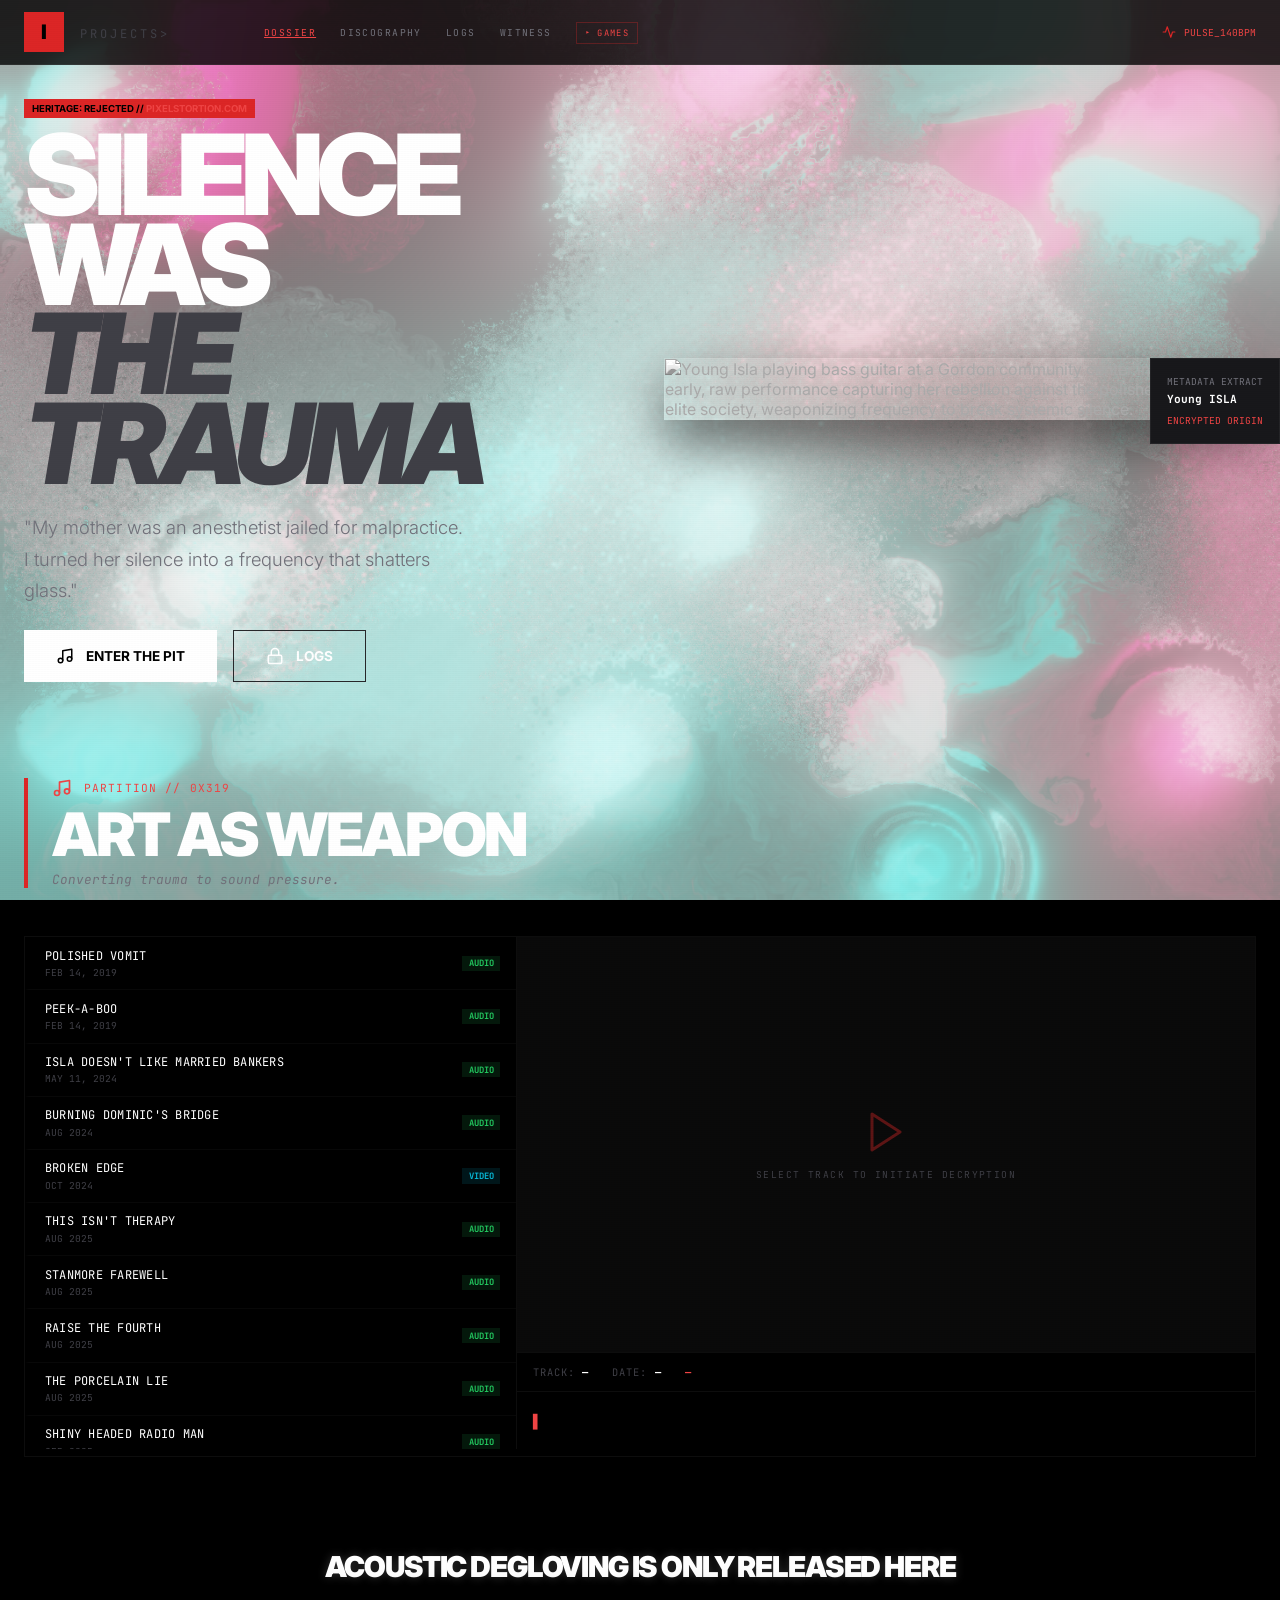
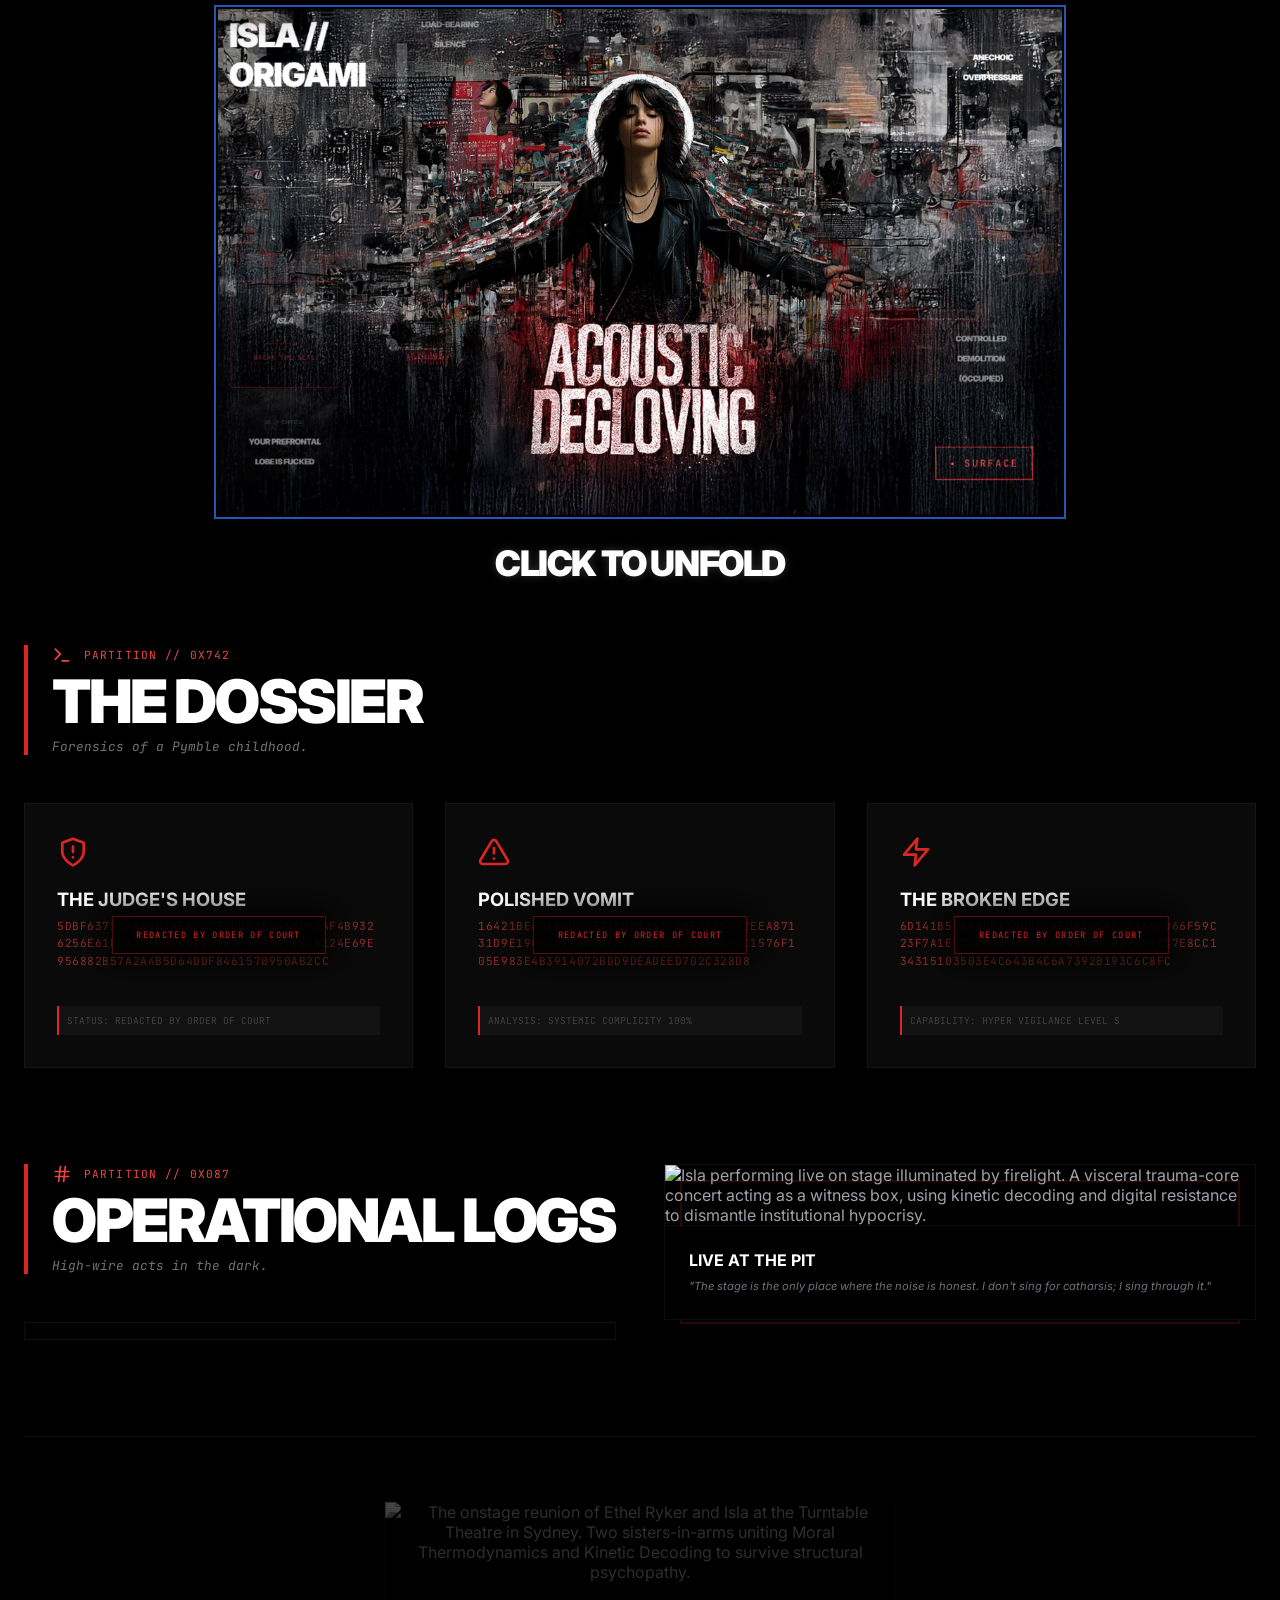
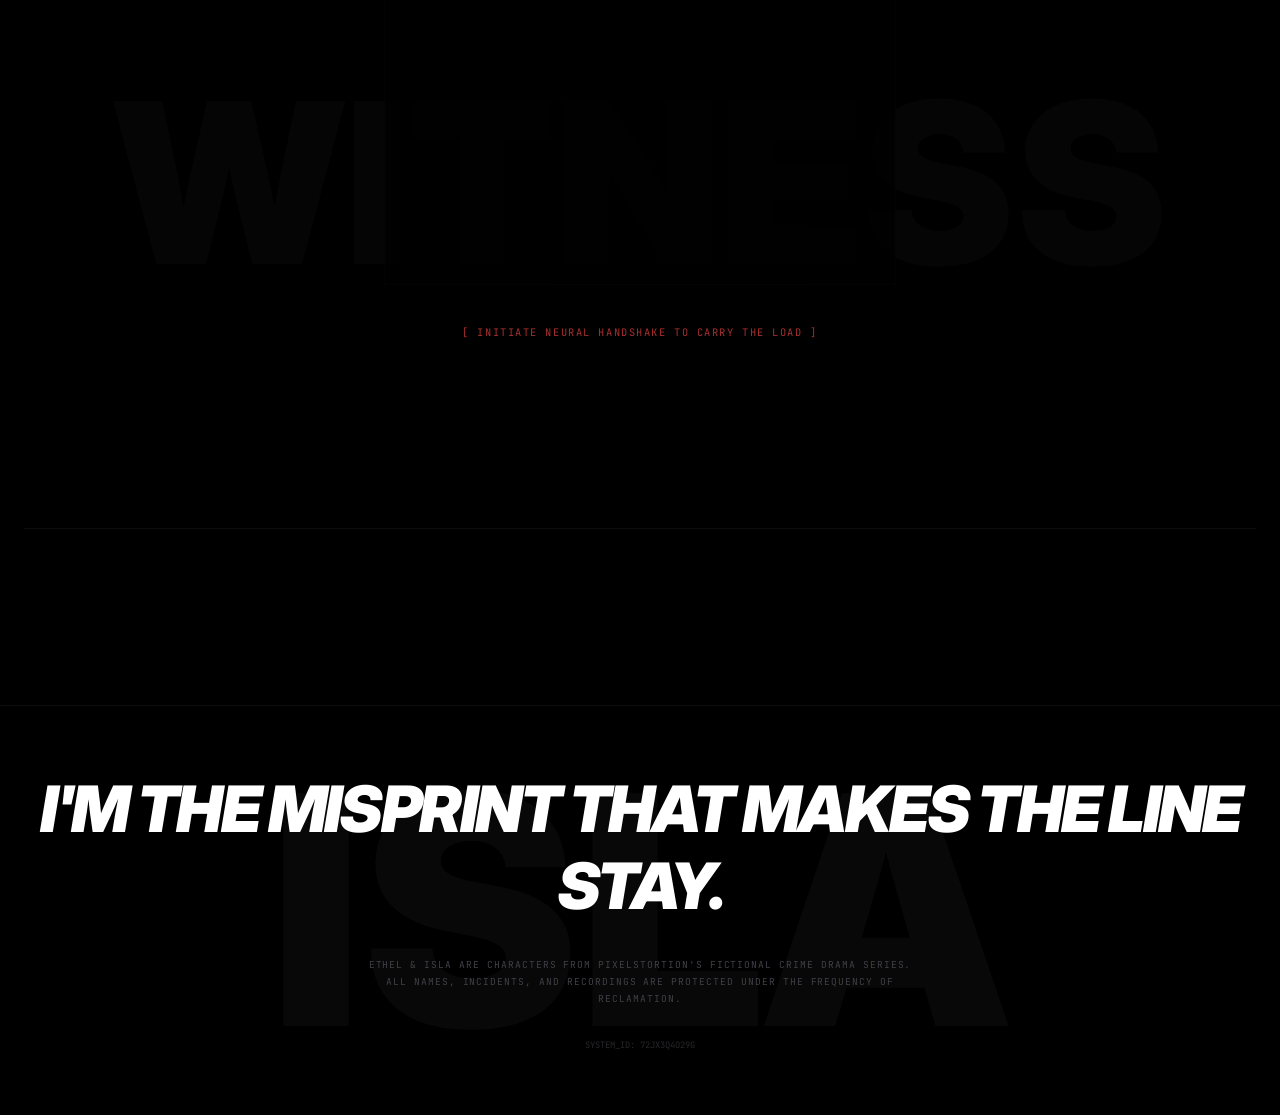
==== index.html @ 4ef732e5 "SEO: fix JSON-LD - merge duplicate isPartOf, dedupe relatedLink, ISO-8601 dates" ====
<!DOCTYPE html>
<html lang="en">

<head>
    <meta charset="UTF-8">
    <meta name="viewport" content="width=device-width, initial-scale=1.0">
    <title>Isla: female-fronted metal, dark folk, songs-as-testimony | Silence Is The Trauma</title>
    <meta name="description"
        content="Isla. Female-fronted metal with dark folk roots. A concept album from a fictional musician whose songs are the case file. For listeners of bands like Spiritbox, Jinjer, Poppy. Morally grey FMC. Songs about a controlling father, running away at 15, refusing the victim narrative.">
    <meta name="keywords"
        content="Isla, Isla Pixelstortion, female-fronted metal, female-fronted metalcore, dark folk, industrial metal, scream vocals, bands like Spiritbox, bands like Jinjer, bands like Poppy, songs as testimony, concept album, morally grey FMC, female rage, songs about a controlling father, songs about running away from home, anti-victim music, weaponised trauma art, Sydney metal, Australian metal, Silence Is The Trauma, Pixelstortion">

    <!-- Open Graph — Social Sharing -->
    <meta property="og:title" content="Isla | Female-fronted metal, dark folk, songs as testimony" />
    <meta property="og:description"
        content="Female-fronted metal with dark folk roots. Concept album from a fictional musician inside Silence Is The Trauma. For listeners of Spiritbox, Jinjer, Poppy." />
    <meta property="og:image" content="https://islaband.com/ISLABAND.jpg" />
    <meta property="og:image:width" content="1200" />
    <meta property="og:image:height" content="630" />
    <meta property="og:type" content="website" />
    <meta property="og:url" content="https://islaband.com/" />
    <meta property="og:site_name" content="ISLA" />

    <!-- Twitter Card -->
    <meta name="twitter:card" content="summary_large_image" />
    <meta name="twitter:title" content="Isla | Female-fronted metal, dark folk, songs as testimony" />
    <meta name="twitter:description"
        content="Female-fronted metal with dark folk roots. Concept album from a fictional musician inside Silence Is The Trauma. For listeners of Spiritbox, Jinjer, Poppy." />
    <meta name="twitter:image" content="https://islaband.com/ISLABAND.jpg" />

    <script type="application/ld+json">
    {
      "@context": "https://schema.org",
      "@type": "MusicGroup",
      "name": "ISLA",
      "url": "https://islaband.com/",
            "isPartOf": [
        {
          "@type": "CreativeWorkSeries",
          "name": "Silence Is The Trauma",
          "url": "https://silenceisthetrauma.com/"
        },
        {
          "@type": "WebSite",
          "name": "PIXELSTORTION",
          "url": "https://pixelstortion.com/"
        }
      ],
      "publisher": {
        "@type": "Organization",
        "name": "Pixelstortion",
        "url": "https://pixelstortion.com/",
        "logo": "https://pixelstortion.com/PIXELSTORTION.jpg"
      },
      "disambiguatingDescription": "Fictional character in Silence Is The Trauma, a transmedia art installation by Pixelstortion. No real person is depicted.",
      "description": "ISLA is a trauma-core musician, human cipher, and social engineer who utilizes weaponized frequency. She is the non-biological step-daughter of structural psychopath Dominic Ryker, and biological daughter of an abusive High Court Judge and a socially complicit mother who anesthetized trauma into silence. Rejecting the 'perfect victim' narrative, her arena tours act as a literal witness box. She uses kinetic decoding to hack her step-father's servers, burning the bridge to his empire as a sister-in-arms to Ethel Ryker.",
      "genre": ["Trauma Core", "Female-Fronted Metal", "Metalcore", "Industrial Metal", "Dark Folk", "Alternative Metal", "Concept Album", "Psychological Thriller Soundtrack"],
  "mentions": [
    {"@type": "Thing", "name": "Heavy metal music",
     "sameAs": "https://en.wikipedia.org/wiki/Heavy_metal_music"},
    {"@type": "Thing", "name": "Metalcore",
     "sameAs": "https://en.wikipedia.org/wiki/Metalcore"},
    {"@type": "Thing", "name": "Industrial metal",
     "sameAs": "https://en.wikipedia.org/wiki/Industrial_metal"},
    {"@type": "Thing", "name": "Women in heavy metal music",
     "sameAs": "https://en.wikipedia.org/wiki/Women_in_heavy_metal_music"},
    {"@type": "Thing", "name": "Dark folk",
     "sameAs": "https://en.wikipedia.org/wiki/Neofolk"},
    {"@type": "Thing", "name": "Concept album",
     "sameAs": "https://en.wikipedia.org/wiki/Concept_album"},
    {"@type": "Place", "name": "Sydney",
     "sameAs": "https://www.wikidata.org/wiki/Q3130"},
    {"@type": "Place", "name": "Australia",
     "sameAs": "https://www.wikidata.org/wiki/Q408"}
  ],
      "track": [
              {
                      "@type": "MusicRecording",
                      "name": "Polished Vomit",
                      "byArtist": {
                              "@type": "MusicGroup",
                              "name": "ISLA"
                      },
                      "datePublished": "2019-02-14",
                      "url": "https://www.youtube.com/watch?v=MhEeDcdscrs",
                      "embedUrl": "https://www.youtube-nocookie.com/embed/MhEeDcdscrs",
                      "thumbnailUrl": "https://i.ytimg.com/vi/MhEeDcdscrs/maxresdefault.jpg"
              },
              {
                      "@type": "MusicRecording",
                      "name": "PEEK-A-BOO",
                      "byArtist": {
                              "@type": "MusicGroup",
                              "name": "ISLA"
                      },
                      "datePublished": "2019-02-14",
                      "url": "https://www.youtube.com/watch?v=qbFxG7sK0pE",
                      "embedUrl": "https://www.youtube-nocookie.com/embed/qbFxG7sK0pE",
                      "thumbnailUrl": "https://i.ytimg.com/vi/qbFxG7sK0pE/maxresdefault.jpg"
              },
              {
                      "@type": "MusicRecording",
                      "name": "Isla Doesn't Like Married Bankers",
                      "byArtist": {
                              "@type": "MusicGroup",
                              "name": "ISLA"
                      },
                      "datePublished": "2024-05-11",
                      "url": "https://www.youtube.com/watch?v=sXKAs0U8eO8",
                      "embedUrl": "https://www.youtube-nocookie.com/embed/sXKAs0U8eO8",
                      "thumbnailUrl": "https://i.ytimg.com/vi/sXKAs0U8eO8/maxresdefault.jpg"
              },
              {
                      "@type": "MusicRecording",
                      "name": "Burning Dominic's Bridge",
                      "byArtist": {
                              "@type": "MusicGroup",
                              "name": "ISLA"
                      },
                      "datePublished": "2024-08",
                      "url": "https://www.youtube.com/watch?v=nVKkwb4EnRc",
                      "embedUrl": "https://www.youtube-nocookie.com/embed/nVKkwb4EnRc",
                      "thumbnailUrl": "https://i.ytimg.com/vi/nVKkwb4EnRc/maxresdefault.jpg"
              },
              {
                      "@type": "MusicRecording",
                      "name": "Broken Edge",
                      "byArtist": {
                              "@type": "MusicGroup",
                              "name": "ISLA"
                      },
                      "datePublished": "2024-10",
                      "url": "https://www.youtube.com/watch?v=_gvv_W5_x10",
                      "embedUrl": "https://www.youtube-nocookie.com/embed/_gvv_W5_x10",
                      "thumbnailUrl": "https://i.ytimg.com/vi/_gvv_W5_x10/maxresdefault.jpg"
              },
              {
                      "@type": "MusicRecording",
                      "name": "This Isn't Therapy",
                      "byArtist": {
                              "@type": "MusicGroup",
                              "name": "ISLA"
                      },
                      "datePublished": "2025-08",
                      "url": "https://www.youtube.com/watch?v=0tzOaukuBns",
                      "embedUrl": "https://www.youtube-nocookie.com/embed/0tzOaukuBns",
                      "thumbnailUrl": "https://i.ytimg.com/vi/0tzOaukuBns/maxresdefault.jpg"
              },
              {
                      "@type": "MusicRecording",
                      "name": "Stanmore Farewell",
                      "byArtist": {
                              "@type": "MusicGroup",
                              "name": "ISLA"
                      },
                      "datePublished": "2025-08",
                      "url": "https://www.youtube.com/watch?v=-3m2_zUNBlo",
                      "embedUrl": "https://www.youtube-nocookie.com/embed/-3m2_zUNBlo",
                      "thumbnailUrl": "https://i.ytimg.com/vi/-3m2_zUNBlo/maxresdefault.jpg"
              },
              {
                      "@type": "MusicRecording",
                      "name": "Raise The Fourth",
                      "byArtist": {
                              "@type": "MusicGroup",
                              "name": "ISLA"
                      },
                      "datePublished": "2025-08",
                      "url": "https://www.youtube.com/watch?v=xK-40zagx7k",
                      "embedUrl": "https://www.youtube-nocookie.com/embed/xK-40zagx7k",
                      "thumbnailUrl": "https://i.ytimg.com/vi/xK-40zagx7k/maxresdefault.jpg"
              },
              {
                      "@type": "MusicRecording",
                      "name": "The Porcelain Lie",
                      "byArtist": {
                              "@type": "MusicGroup",
                              "name": "ISLA"
                      },
                      "datePublished": "2025-08",
                      "url": "https://www.youtube.com/watch?v=fNVKsxe_EcM",
                      "embedUrl": "https://www.youtube-nocookie.com/embed/fNVKsxe_EcM",
                      "thumbnailUrl": "https://i.ytimg.com/vi/fNVKsxe_EcM/maxresdefault.jpg"
              },
              {
                      "@type": "MusicRecording",
                      "name": "Shiny Headed Radio Man",
                      "byArtist": {
                              "@type": "MusicGroup",
                              "name": "ISLA"
                      },
                      "datePublished": "2025-09",
                      "url": "https://www.youtube.com/watch?v=UFZeKCcSMoE",
                      "embedUrl": "https://www.youtube-nocookie.com/embed/UFZeKCcSMoE",
                      "thumbnailUrl": "https://i.ytimg.com/vi/UFZeKCcSMoE/maxresdefault.jpg"
              },
              {
                      "@type": "MusicRecording",
                      "name": "Don't Wake Him Yet",
                      "byArtist": {
                              "@type": "MusicGroup",
                              "name": "ISLA"
                      },
                      "url": "https://www.youtube.com/watch?v=NwqHLFYR1mA",
                      "embedUrl": "https://www.youtube-nocookie.com/embed/NwqHLFYR1mA",
                      "thumbnailUrl": "https://i.ytimg.com/vi/NwqHLFYR1mA/maxresdefault.jpg"
              },
              {
                      "@type": "MusicRecording",
                      "name": "Memory Under Water",
                      "byArtist": {
                              "@type": "MusicGroup",
                              "name": "ISLA"
                      },
                      "url": "https://www.youtube.com/watch?v=nk4Re7OjTTM",
                      "embedUrl": "https://www.youtube-nocookie.com/embed/nk4Re7OjTTM",
                      "thumbnailUrl": "https://i.ytimg.com/vi/nk4Re7OjTTM/maxresdefault.jpg"
              },
              {
                      "@type": "MusicRecording",
                      "name": "Raise The Fourth (Retrospect)",
                      "byArtist": {
                              "@type": "MusicGroup",
                              "name": "ISLA"
                      },
                      "url": "https://www.youtube.com/watch?v=ey20cJsY82M",
                      "embedUrl": "https://www.youtube-nocookie.com/embed/ey20cJsY82M",
                      "thumbnailUrl": "https://i.ytimg.com/vi/ey20cJsY82M/maxresdefault.jpg"
              },
              {
                      "@type": "MusicRecording",
                      "name": "Give It Back",
                      "byArtist": {
                              "@type": "MusicGroup",
                              "name": "ISLA"
                      },
                      "url": "https://www.youtube.com/watch?v=Aw2ZAkxp6b0",
                      "embedUrl": "https://www.youtube-nocookie.com/embed/Aw2ZAkxp6b0",
                      "thumbnailUrl": "https://i.ytimg.com/vi/Aw2ZAkxp6b0/maxresdefault.jpg"
              },
              {
                      "@type": "MusicRecording",
                      "name": "What You Don't See",
                      "byArtist": {
                              "@type": "MusicGroup",
                              "name": "ISLA"
                      },
                      "url": "https://www.youtube.com/watch?v=Y4VC6mh37NI",
                      "embedUrl": "https://www.youtube-nocookie.com/embed/Y4VC6mh37NI",
                      "thumbnailUrl": "https://i.ytimg.com/vi/Y4VC6mh37NI/maxresdefault.jpg"
              },
              {
                      "@type": "MusicRecording",
                      "name": "Melody of Normality",
                      "byArtist": {
                              "@type": "MusicGroup",
                              "name": "ISLA"
                      },
                      "url": "https://www.youtube.com/watch?v=a4TpIhna55k",
                      "embedUrl": "https://www.youtube-nocookie.com/embed/a4TpIhna55k",
                      "thumbnailUrl": "https://i.ytimg.com/vi/a4TpIhna55k/maxresdefault.jpg"
              },
              {
                      "@type": "MusicRecording",
                      "name": "What You Don't See (Symphony)",
                      "byArtist": {
                              "@type": "MusicGroup",
                              "name": "ISLA"
                      },
                      "datePublished": "2025-10-21",
                      "url": "https://www.youtube.com/watch?v=hm2kp7LOhsg",
                      "embedUrl": "https://www.youtube-nocookie.com/embed/hm2kp7LOhsg",
                      "thumbnailUrl": "https://i.ytimg.com/vi/hm2kp7LOhsg/maxresdefault.jpg"
              },
              {
                      "@type": "MusicRecording",
                      "name": "Drop From the Fourth (Symphony)",
                      "byArtist": {
                              "@type": "MusicGroup",
                              "name": "ISLA"
                      },
                      "datePublished": "2025-10-21",
                      "url": "https://www.youtube.com/watch?v=7UOZCk5vvbA",
                      "embedUrl": "https://www.youtube-nocookie.com/embed/7UOZCk5vvbA",
                      "thumbnailUrl": "https://i.ytimg.com/vi/7UOZCk5vvbA/maxresdefault.jpg"
              },
              {
                      "@type": "MusicRecording",
                      "name": "What This Was Always For",
                      "byArtist": {
                              "@type": "MusicGroup",
                              "name": "ISLA"
                      },
                      "url": "https://www.youtube.com/watch?v=X9EUb1_QC9c",
                      "embedUrl": "https://www.youtube-nocookie.com/embed/X9EUb1_QC9c",
                      "thumbnailUrl": "https://i.ytimg.com/vi/X9EUb1_QC9c/maxresdefault.jpg"
              }
      ],
      "member": [
        { "@type": "Person", "name": "Isla", "description": "Musician, vocalist, and social engineer." }
      ],
      "knows": [
        { "@type": "Person", "name": "Ethel Ryker", "url": "https://ethelryker.com/", "description": "Sister-in-arms and objective consequence mapper." },
        { "@type": "Person", "name": "Dominic Ryker", "url": "https://dominicryker.com/", "description": "Step-father and syndicate architect." }
      ],
            "relatedLink": [
        "https://silenceisthetrauma.com/"
      ]
    }
    </script>

    <!-- Google Analytics 4 — Async (non-blocking) -->
    <script async src="https://www.googletagmanager.com/gtag/js?id=G-34H8LS884F"></script>
    <script>
        window.dataLayer = window.dataLayer || [];
        function gtag() { dataLayer.push(arguments); }
        gtag('js', new Date());
        gtag('config', 'G-34H8LS884F');
    </script>

    <link
        href="https://fonts.googleapis.com/css2?family=Inter:wght@400;600;800;900&family=JetBrains+Mono:wght@400;700&display=swap"
        rel="stylesheet">
    <style>
        /* â•â•â•â•â•â•â•â•â•â•â•â•â•â•â•â•â•â•â•â•â•â•â•â•â•â•â•â•â•â•â•â•â•â•â•â•â•â•â•â•â•â•â•â•â•â•â•â•â•â•â•â•â•â•â•
           CSS DESIGN SYSTEM — HOSTILE AESTHETIC
           â•â•â•â•â•â•â•â•â•â•â•â•â•â•â•â•â•â•â•â•â•â•â•â•â•â•â•â•â•â•â•â•â•â•â•â•â•â•â•â•â•â•â•â•â•â•â•â•â•â•â•â•â•â•â• */
        :root {
            --red-600: #dc2626;
            --red-500: #ef4444;
            --cyan-500: #06b6d4;
            --bg-void: #050505;
            --bg-card: #0a0a0a;
            --text-primary: #ffffff;
            --text-secondary: #a1a1aa;
            --text-muted: #71717a;
            --text-ghost: #3f3f46;
            --border-dim: rgba(255, 255, 255, 0.05);
            --border-red: rgba(220, 38, 38, 0.5);
            --font-sans: 'Inter', sans-serif;
            --font-mono: 'JetBrains Mono', monospace;
        }

        *,
        *::before,
        *::after {
            margin: 0;
            padding: 0;
            box-sizing: border-box;
        }

        html {
            scroll-behavior: smooth;
        }

        body {
            font-family: var(--font-sans);
            background: #000;
            color: var(--text-secondary);
            overflow-x: hidden;
            -webkit-font-smoothing: antialiased;
            -webkit-user-select: none;
            -moz-user-select: none;
            -ms-user-select: none;
            user-select: none;
        }

        /* â”€â”€ FLUID CANVAS â”€â”€ */
        #fluid-canvas {
            position: fixed;
            inset: 0;
            width: 100%;
            height: 100%;
            z-index: 0;
        }

        /* â”€â”€ CRT SCANLINE OVERLAY â”€â”€ */
        .scanlines {
            position: fixed;
            inset: 0;
            pointer-events: none;
            z-index: 100;
            opacity: 0.04;
            background:
                linear-gradient(rgba(18, 16, 16, 0) 50%, rgba(0, 0, 0, 0.25) 50%),
                linear-gradient(90deg, rgba(255, 0, 0, 0.06), rgba(0, 255, 0, 0.02), rgba(0, 0, 255, 0.06));
            background-size: 100% 2px, 3px 100%;
        }

        /* â”€â”€ BOOT SCREEN â”€â”€ */
        #boot-screen {
            position: fixed;
            inset: 0;
            z-index: 200;
            background: #000;
            display: none;
            flex-direction: column;
            align-items: center;
            justify-content: center;
            padding: 1.5rem;
            font-family: var(--font-mono);
            color: var(--red-600);
            transition: opacity 0.8s ease;
        }

        #boot-screen svg {
            animation: pulse-glow 1.5s infinite;
            margin-bottom: 1rem;
        }

        @keyframes pulse-glow {

            0%,
            100% {
                opacity: 0.4;
                filter: drop-shadow(0 0 4px var(--red-600));
            }

            50% {
                opacity: 1;
                filter: drop-shadow(0 0 12px var(--red-600));
            }
        }

        #boot-lines {
            text-align: left;
            max-width: 500px;
            width: 100%;
            font-size: 0.75rem;
            letter-spacing: 0.08em;
            text-transform: uppercase;
            line-height: 2;
        }

        #boot-lines .line {
            opacity: 0;
            transition: opacity 0.3s;
        }

        #boot-lines .line.visible {
            opacity: 1;
        }

        #boot-lines .line.success {
            color: #22c55e;
        }

        .boot-bar {
            width: 16rem;
            height: 2px;
            background: #18181b;
            overflow: hidden;
            position: relative;
            margin-top: 1rem;
        }

        .boot-bar-fill {
            position: absolute;
            inset: 0;
            background: var(--red-600);
            width: 50%;
            animation: loading 1.5s infinite linear;
        }

        @keyframes loading {
            0% {
                transform: translateX(-100%);
            }

            100% {
                transform: translateX(200%);
            }
        }

        /* â”€â”€ MAIN CONTENT â”€â”€ */
        #main-content {
            position: relative;
            z-index: 1;
            opacity: 1;
            transition: opacity 1.2s ease;
            display: block;
        }

        #main-content.visible {
            opacity: 1;
        }

        /* â”€â”€ NAV â”€â”€ */
        .nav {
            position: fixed;
            top: 0;
            left: 0;
            right: 0;
            z-index: 50;
            background: rgba(0, 0, 0, 0.8);
            backdrop-filter: blur(12px);
            border-bottom: 1px solid var(--border-dim);
            padding: 0.75rem 1.5rem;
            display: flex;
            align-items: center;
            gap: 1.5rem;
            flex-wrap: wrap;
        }

        .nav-left {
            display: flex;
            align-items: center;
            gap: 1rem;
        }

        /* â”€â”€ PIXELSTORTION MANAGEMENT BRAND â”€â”€ */
        .brand-dropdown-container {
            position: relative;
            width: 160px;
        }

        .ps-brand {
            font-family: var(--font-mono);
            font-size: 0.75rem;
            letter-spacing: 0.25em;
            text-transform: uppercase;
            color: var(--text-ghost);
            text-decoration: none;
            transition: color 0.2s, text-shadow 0.2s;
            position: relative;
            background: none;
            border: none;
            cursor: pointer;
            padding: 0;
            display: inline-block;
        }

        .ps-brand:hover {
            color: var(--red-500);
            text-shadow: 0 0 8px rgba(220, 38, 38, 0.5);
        }

        .ps-brand::after {
            content: '';
            display: block;
            width: 100%;
            height: 1px;
            background: var(--red-600);
            opacity: 0;
            transform: scaleX(0);
            transform-origin: left;
            transition: transform 0.3s, opacity 0.3s;
        }

        .ps-brand:hover::after {
            opacity: 0.6;
            transform: scaleX(1);
        }

        .brand-dropdown-menu {
            position: absolute;
            top: 100%;
            left: 0;
            margin-top: 10px;
            background: rgba(5, 5, 5, 0.95);
            border: 1px solid #333;
            min-width: 140px;
            opacity: 0;
            visibility: hidden;
            transform: translateY(-10px);
            transition: all 0.3s ease;
            backdrop-filter: blur(8px);
            z-index: 10000;
            display: flex;
            flex-direction: column;
            text-align: left;
        }

        .brand-dropdown-menu.active {
            opacity: 1;
            visibility: visible;
            transform: translateY(0);
        }

        .menu-category-wrapper {
            position: relative;
        }

        .menu-category {
            font-family: var(--font-mono);
            font-size: 0.75rem;
            font-weight: 700;
            color: #888;
            letter-spacing: 0.15em;
            text-transform: uppercase;
            padding: 10px 12px;
            border-bottom: 1px solid #222;
            background: rgba(0,0,0,0.5);
            cursor: pointer;
            display: flex;
            justify-content: space-between;
            align-items: center;
            transition: all 0.2s;
        }

        .menu-category:hover {
            background: rgba(255, 255, 255, 0.05);
            color: #bbb;
        }

        .submenu {
            position: absolute;
            left: 100%;
            top: 0;
            margin-left: 2px;
            background: rgba(5, 5, 5, 0.95);
            border: 1px solid #333;
            min-width: 180px;
            opacity: 0;
            visibility: hidden;
            transform: translateX(-5px);
            transition: all 0.2s ease;
            backdrop-filter: blur(8px);
            display: flex;
            flex-direction: column;
            z-index: 10001;
            padding: 4px 0;
        }

        .menu-category-wrapper:hover > .submenu {
            opacity: 1;
            visibility: visible;
            transform: translateX(0);
        }

        .brand-dropdown-item {
            display: block;
            padding: 8px 16px;
            font-family: var(--font-mono);
            font-size: 0.75rem;
            color: #666;
            text-decoration: none;
            text-transform: uppercase;
            letter-spacing: 0.15em;
            transition: all 0.2s ease;
            border-left: 2px solid transparent;
            white-space: nowrap;
        }

        .brand-dropdown-item:hover {
            color: #aaa;
            background: rgba(255, 255, 255, 0.03);
            border-left: 2px solid #555;
            padding-left: 20px;
        }

        .nav-id-group {
            display: flex;
            flex-direction: column;
            gap: 0.15rem;
        }

        .nav-logo {
            width: 2.5rem;
            height: 2.5rem;
            background: var(--red-600);
            display: flex;
            align-items: center;
            justify-content: center;
            font-weight: 900;
            font-size: 1.25rem;
            color: #000;
        }

        .nav-id {
            font-family: var(--font-mono);
            font-size: 0.65rem;
            letter-spacing: -0.02em;
        }

        .nav-id-name {
            color: white;
            font-weight: 700;
            text-transform: uppercase;
        }

        .nav-id-status {
            color: var(--red-500);
        }

        .nav-tabs {
            display: flex;
            gap: 1.5rem;
            font-family: var(--font-mono);
            font-size: 0.6rem;
            text-transform: uppercase;
            letter-spacing: 0.15em;
        }

        .nav-pulse {
            margin-left: auto;
        }

        .nav-ep-link {
            font-family: var(--font-mono);
            font-size: 0.55rem;
            letter-spacing: 0.15em;
            text-transform: uppercase;
            text-decoration: none;
            color: var(--red-500);
            padding: 0.25rem 0.5rem;
            border: 1px solid rgba(220, 38, 38, 0.3);
            transition: color 0.3s, border-color 0.3s, box-shadow 0.3s;
            white-space: nowrap;
            flex-shrink: 0;
        }

        /* Compact nav for narrow / mobile screens */
        @media (max-width: 900px) {
            .nav {
                gap: 0.75rem;
                padding: 0.5rem 1rem;
            }
            .nav-tabs {
                gap: 0.75rem;
                font-size: 0.75rem;
                letter-spacing: 0.08em;
            }
            .nav-ep-link {
                font-size: 0.45rem;
                padding: 0.2rem 0.4rem;
                letter-spacing: 0.08em;
            }
        }
        @media (max-width: 600px) {
            .nav {
                gap: 0.5rem;
                padding: 0.4rem 0.75rem;
            }
            .nav-tabs {
                gap: 0.5rem;
                font-size: 0.4rem;
            }
            .nav-ep-link {
                font-size: 0.4rem;
                padding: 0.15rem 0.3rem;
            }
            .nav-logo {
                width: 1.75rem;
                height: 1.75rem;
                font-size: 0.9rem;
            }
            .nav-id {
                font-size: 0.75rem;
            }
            .nav-pulse {
                font-size: 0.45rem;
            }
        }

        .nav-ep-link:hover {
            color: #fff;
            border-color: var(--red-500);
            box-shadow: 0 0 12px rgba(220, 38, 38, 0.4);
        }

        /* ── GAMES DROPDOWN ── */
        .games-dropdown-container {
            position: relative;
            display: inline-block;
        }
        .games-trigger {
            font-family: var(--font-mono);
            font-size: 0.55rem;
            letter-spacing: 0.15em;
            text-transform: uppercase;
            color: var(--red-500);
            padding: 0.25rem 0.5rem;
            border: 1px solid rgba(220, 38, 38, 0.3);
            transition: color 0.3s, border-color 0.3s, box-shadow 0.3s;
            white-space: nowrap;
            flex-shrink: 0;
            background: none;
            cursor: pointer;
        }
        .games-trigger:hover {
            color: #fff;
            border-color: var(--red-500);
            box-shadow: 0 0 12px rgba(220, 38, 38, 0.4);
        }
        .games-dropdown-menu {
            display: none;
            position: absolute;
            top: 100%;
            left: 0;
            margin-top: 4px;
            background: rgba(10, 10, 10, 0.95);
            border: 1px solid rgba(220, 38, 38, 0.25);
            backdrop-filter: blur(12px);
            z-index: 120;
            min-width: 180px;
            padding: 4px 0;
        }
        .games-dropdown-menu.active {
            display: block;
        }
        .games-dropdown-item {
            display: block;
            padding: 8px 14px;
            font-family: var(--font-mono);
            font-size: 0.65rem;
            letter-spacing: 0.1em;
            text-transform: uppercase;
            color: #aaa;
            text-decoration: none;
            transition: color 0.2s, background 0.2s;
        }
        .games-dropdown-item:hover {
            color: var(--red-500);
            background: rgba(220, 38, 38, 0.08);
        }
        @media (max-width: 900px) {
            .games-trigger { font-size: 0.45rem; padding: 0.2rem 0.4rem; letter-spacing: 0.08em; }
        }
        @media (max-width: 600px) {
            .games-trigger { font-size: 0.4rem; padding: 0.15rem 0.3rem; }
        }

        .nav-tab {
            background: none;
            border: none;
            cursor: pointer;
            color: var(--text-muted);
            font-family: inherit;
            font-size: inherit;
            letter-spacing: inherit;
            text-transform: inherit;
            padding: 0.25rem 0;
            transition: color 0.2s;
            position: relative;
        }

        .nav-tab:hover {
            color: var(--text-primary);
        }

        .nav-tab.active {
            color: var(--red-500);
            text-decoration: underline;
        }

        /* â”€â”€ GLITCH TEXT â”€â”€ */
        .glitch-text {
            position: relative;
            display: inline-block;
        }

        .glitch-text::before,
        .glitch-text::after {
            content: attr(data-text);
            position: absolute;
            top: 0;
            left: 0;
            opacity: 0;
            pointer-events: none;
        }

        .glitch-text::before {
            color: var(--red-500);
            z-index: -1;
        }

        .glitch-text::after {
            color: var(--cyan-500);
            z-index: -2;
        }

        .glitch-text:hover::before {
            opacity: 0.7;
            transform: translate(4px, -4px);
            transition: all 75ms;
        }

        .glitch-text:hover::after {
            opacity: 0.7;
            transform: translate(-4px, 4px);
            transition: all 75ms;
        }

        /* â”€â”€ GLITCH TEAR (NAV CLICK) â”€â”€ */
        @keyframes glitch-tear {
            0% {
                clip-path: polygon(0 0, 100% 0, 100% 100%, 0 100%);
                transform: translate(0);
            }

            7% {
                clip-path: polygon(0 10%, 100% 10%, 100% 40%, 0 40%);
                transform: translate(-10px, 2px);
            }

            14% {
                clip-path: polygon(0 50%, 100% 50%, 100% 80%, 0 80%);
                transform: translate(8px, -3px);
            }

            21% {
                clip-path: polygon(0 20%, 100% 20%, 100% 55%, 0 55%);
                transform: translate(-6px, 1px);
            }

            28% {
                clip-path: polygon(0 65%, 100% 65%, 100% 90%, 0 90%);
                transform: translate(12px, -2px);
            }

            35% {
                clip-path: polygon(0 5%, 100% 5%, 100% 35%, 0 35%);
                transform: translate(-15px, 4px);
            }

            50% {
                clip-path: polygon(0 40%, 100% 40%, 100% 70%, 0 70%);
                transform: translate(7px, -1px);
            }

            65% {
                clip-path: polygon(0 0, 100% 0, 100% 30%, 0 30%);
                transform: translate(-4px, 3px);
            }

            80% {
                clip-path: polygon(0 60%, 100% 60%, 100% 100%, 0 100%);
                transform: translate(5px, -2px);
            }

            100% {
                clip-path: polygon(0 0, 100% 0, 100% 100%, 0 100%);
                transform: translate(0);
            }
        }

        .glitch-tear::before,
        .glitch-tear::after {
            opacity: 0.8 !important;
            animation: glitch-tear 300ms steps(1) forwards;
        }

        /* â”€â”€ PULSE INDICATOR â”€â”€ */
        .nav-pulse {
            display: flex;
            align-items: center;
            gap: 0.5rem;
            color: var(--text-muted);
        }

        .nav-pulse svg {
            color: var(--red-600);
            animation: pulse-glow 1.5s infinite;
        }

        .nav-pulse-text {
            font-family: var(--font-mono);
            font-size: 0.6rem;
            transition: color 0.3s;
        }

        .nav-pulse-text.danger {
            color: var(--red-500);
        }

        /* â”€â”€ SECTION LAYOUT â”€â”€ */
        .page-content {
            padding: 6rem 1.5rem 5rem;
            max-width: 80rem;
            margin: 0 auto;
        }

        .section {
            margin-bottom: 6rem;
        }

        .section-header {
            margin-bottom: 3rem;
            border-left: 4px solid var(--red-600);
            padding-left: 1.5rem;
        }

        .section-meta {
            display: flex;
            align-items: center;
            gap: 0.75rem;
            color: var(--red-500);
            margin-bottom: 0.5rem;
            font-family: var(--font-mono);
            font-size: 0.7rem;
            letter-spacing: 0.1em;
            text-transform: uppercase;
        }

        .section-title {
            font-size: clamp(2rem, 6vw, 3.75rem);
            font-weight: 900;
            text-transform: uppercase;
            letter-spacing: -0.04em;
            color: var(--text-primary);
            line-height: 0.95;
        }

        .section-subtitle {
            color: var(--text-muted);
            font-family: var(--font-mono);
            font-size: 0.8rem;
            margin-top: 0.5rem;
            font-style: italic;
        }

        /* â”€â”€ HERO â”€â”€ */
        .hero {
            margin-bottom: 6rem;
            display: flex;
            flex-direction: column;
            gap: 3rem;
            align-items: center;
        }

        @media (min-width: 768px) {
            .hero {
                flex-direction: row;
            }
        }

        .hero-text {
            flex: 1;
        }

        .hero-badge {
            display: inline-block;
            background: var(--red-600);
            color: #000;
            font-size: 0.6rem;
            font-weight: 700;
            padding: 0.25rem 0.5rem;
            text-transform: uppercase;
            margin-bottom: 0.75rem;
        }

        .hero-title {
            font-size: clamp(3.5rem, 10vw, 7rem);
            font-weight: 900;
            letter-spacing: -0.06em;
            color: var(--text-primary);
            line-height: 0.8;
            margin-bottom: 1.5rem;
        }

        .hero-title-sub {
            color: var(--text-ghost);
            font-style: italic;
        }

        .hero-quote {
            font-size: 1.15rem;
            color: var(--text-muted);
            font-weight: 300;
            line-height: 1.7;
            max-width: 28rem;
        }

        .hero-buttons {
            display: flex;
            gap: 1rem;
            margin-top: 1.5rem;
            flex-wrap: wrap;
        }

        .btn {
            display: inline-flex;
            align-items: center;
            gap: 0.75rem;
            padding: 1rem 2rem;
            font-weight: 700;
            text-transform: uppercase;
            font-size: 0.85rem;
            border: none;
            cursor: pointer;
            transition: all 0.2s;
            font-family: var(--font-sans);
        }

        .btn-primary {
            background: var(--text-primary);
            color: #000;
        }

        .btn-primary:hover {
            background: var(--red-600);
            color: white;
            transform: scale(1.05);
        }

        .btn-outline {
            background: transparent;
            color: var(--text-primary);
            border: 1px solid #27272a;
        }

        .btn-outline:hover {
            background: #27272a;
        }

        .hero-image-wrap {
            flex: 1;
            position: relative;
        }

        .hero-glow {
            position: absolute;
            inset: 0;
            background: rgba(220, 38, 38, 0.15);
            filter: blur(48px);
            border-radius: 50%;
        }

        .hero-image-wrap img {
            position: relative;
            z-index: 1;
            width: 100%;
            filter: grayscale(1) contrast(1.25);
            border: 1px solid var(--border-dim);
            box-shadow: 0 25px 50px rgba(0, 0, 0, 0.5);
        }

        .hero-meta {
            display: none;
            position: absolute;
            bottom: -1.5rem;
            right: -1.5rem;
            z-index: 2;
            background: #18181b;
            border: 1px solid var(--border-dim);
            padding: 1rem;
            font-family: var(--font-mono);
        }

        @media (min-width: 768px) {
            .hero-meta {
                display: block;
            }
        }

        .hero-meta-label {
            font-size: 0.6rem;
            color: var(--text-muted);
            margin-bottom: 0.25rem;
        }

        .hero-meta-file {
            font-size: 0.7rem;
            color: white;
            font-weight: 700;
        }

        .hero-meta-flag {
            font-size: 0.6rem;
            color: var(--red-500);
            margin-top: 0.5rem;
        }

        /* â”€â”€ PLACEHOLDER SECTIONS (Chunks 2 & 3) â”€â”€ */
        .dossier-grid {
            display: grid;
            grid-template-columns: 1fr;
            gap: 2rem;
        }

        @media (min-width: 768px) {
            .dossier-grid {
                grid-template-columns: repeat(3, 1fr);
            }
        }

        .dossier-card {
            background: var(--bg-card);
            border: 1px solid var(--border-dim);
            padding: 2rem;
            transition: border-color 0.3s;
        }

        .dossier-card:hover {
            border-color: var(--border-red);
        }

        .dossier-card svg {
            color: var(--red-600);
            margin-bottom: 1rem;
        }

        .dossier-card h3 {
            font-size: 1.15rem;
            font-weight: 700;
            color: var(--text-primary);
            text-transform: uppercase;
            margin-bottom: 0.5rem;
        }

        .dossier-card p {
            font-size: 0.8rem;
            color: var(--text-muted);
            line-height: 1.6;
            font-style: italic;
            margin-bottom: 1.5rem;
        }

        .dossier-stamp {
            font-family: var(--font-mono);
            font-size: 0.6rem;
            color: var(--text-ghost);
            background: rgba(255, 255, 255, 0.03);
            padding: 0.5rem;
            border-left: 2px solid var(--red-600);
        }

        /* â”€â”€ COMMAND TERMINAL MEDIA PLAYER â”€â”€ */
        .cmd-player {
            display: grid;
            grid-template-columns: 1fr;
            gap: 0;
            border: 1px solid var(--border-dim);
            background: rgba(0, 0, 0, 0.6);
            min-height: 28rem;
        }

        @media (min-width: 768px) {
            .cmd-player {
                grid-template-columns: 1fr 1.5fr;
            }
        }

        /* Left pane — Decryption Log (Tracklist) */
        .cmd-tracklist {
            max-height: 32rem;
            overflow-y: auto;
            border-right: 1px solid var(--border-dim);
            background: rgba(0, 0, 0, 0.8);
        }

        .cmd-tracklist::-webkit-scrollbar {
            width: 3px;
        }

        .cmd-tracklist::-webkit-scrollbar-track {
            background: transparent;
        }

        .cmd-tracklist::-webkit-scrollbar-thumb {
            background: rgba(220, 38, 38, 0.3);
        }

        .cmd-track {
            display: flex;
            align-items: center;
            justify-content: space-between;
            padding: 0.65rem 1rem;
            border-bottom: 1px solid rgba(255, 255, 255, 0.03);
            border-left: 4px solid transparent;
            cursor: pointer;
            transition: all 0.15s;
            font-family: var(--font-mono);
            gap: 0.5rem;
        }

        .cmd-track:hover {
            background: rgba(220, 38, 38, 0.06);
            border-left-color: rgba(220, 38, 38, 0.3);
        }

        .cmd-track.active {
            background: rgba(220, 38, 38, 0.1);
            border-left-color: var(--red-600);
        }

        .cmd-track-info {
            display: flex;
            flex-direction: column;
            gap: 0.15rem;
            min-width: 0;
            flex: 1;
        }

        .cmd-track-title {
            font-size: 0.75rem;
            color: var(--text-primary);
            text-transform: uppercase;
            letter-spacing: 0.02em;
            white-space: nowrap;
            overflow: hidden;
            text-overflow: ellipsis;
        }

        .cmd-track-date {
            font-size: 0.6rem;
            color: var(--text-ghost);
        }

        .cmd-track-type {
            font-size: 0.55rem;
            font-weight: 700;
            padding: 0.1rem 0.4rem;
            text-transform: uppercase;
            white-space: nowrap;
            flex-shrink: 0;
        }

        .cmd-track-type.audio {
            background: rgba(34, 197, 94, 0.12);
            color: #22c55e;
        }

        .cmd-track-type.video {
            background: rgba(6, 182, 212, 0.12);
            color: var(--cyan-500);
        }

        .cmd-track-streaming {
            font-size: 0.55rem;
            color: var(--red-500);
            font-weight: 700;
            letter-spacing: 0.1em;
            white-space: nowrap;
            flex-shrink: 0;
            display: none;
        }

        .cmd-track.active .cmd-track-streaming {
            display: inline;
            animation: flicker 1.5s infinite steps(3);
        }

        /* Right pane — The Payload */
        .cmd-payload {
            display: flex;
            flex-direction: column;
            background: #000;
        }

        /* Surveillance Monitor */
        .cmd-monitor {
            position: relative;
            width: 100%;
            aspect-ratio: 16/9;
            background: #0a0a0a;
            overflow: hidden;
        }

        .cmd-monitor-frame {
            position: relative;
            width: 100%;
            height: 100%;
        }

        .cmd-monitor-frame iframe {
            width: 100%;
            height: 100%;
            border: none;
            display: block;
        }

        .cmd-monitor-scanlines {
            position: absolute;
            inset: 0;
            pointer-events: none;
            z-index: 2;
            opacity: 0.08;
            background:
                linear-gradient(rgba(18, 16, 16, 0) 50%, rgba(0, 0, 0, 0.35) 50%),
                linear-gradient(90deg, rgba(255, 0, 0, 0.04), rgba(0, 255, 0, 0.02), rgba(0, 0, 255, 0.04));
            background-size: 100% 2px, 3px 100%;
        }

        .cmd-monitor-idle {
            position: absolute;
            inset: 0;
            display: flex;
            flex-direction: column;
            align-items: center;
            justify-content: center;
            gap: 0.75rem;
            z-index: 1;
            pointer-events: auto;
            cursor: pointer;
            transition: opacity 0.5s;
        }

        .cmd-monitor-idle.hidden {
            opacity: 0;
            pointer-events: none;
        }

        .cmd-monitor-idle svg {
            color: var(--red-600);
            opacity: 0.4;
            animation: pulse-glow 2s infinite;
        }

        .cmd-monitor-idle-text {
            font-family: var(--font-mono);
            font-size: 0.6rem;
            color: var(--text-ghost);
            text-transform: uppercase;
            letter-spacing: 0.15em;
        }

        /* Telemetry Data */
        .cmd-telemetry {
            display: flex;
            align-items: center;
            gap: 1.5rem;
            padding: 0.75rem 1rem;
            border-top: 1px solid var(--border-dim);
            border-bottom: 1px solid var(--border-dim);
            font-family: var(--font-mono);
            font-size: 0.65rem;
            background: rgba(0, 0, 0, 0.9);
            flex-wrap: wrap;
        }

        .cmd-tele-label {
            color: var(--text-ghost);
            text-transform: uppercase;
            letter-spacing: 0.1em;
        }

        .cmd-tele-value {
            color: var(--text-primary);
            font-weight: 700;
        }

        .cmd-tele-type {
            color: var(--red-500);
            font-weight: 700;
        }

        /* Lyric Terminal */
        .cmd-lyric-terminal {
            padding: 1.25rem 1rem;
            font-family: var(--font-mono);
            font-size: 0.75rem;
            color: var(--text-muted);
            line-height: 1.8;
            min-height: 4rem;
            font-style: italic;
            background: rgba(0, 0, 0, 0.7);
            flex: 1;
            position: relative;
        }

        .cmd-lyric-char {
            opacity: 0;
            transition: opacity 0.03s;
        }

        .cmd-lyric-char.vis {
            opacity: 1;
        }

        .cmd-lyric-cursor {
            color: var(--red-500);
            animation: flicker 1s infinite steps(2);
        }

        /* Red flash overlay for Enter The Pit */
        .breach-flash {
            position: fixed;
            inset: 0;
            background: var(--red-600);
            z-index: 300;
            pointer-events: none;
            opacity: 0;
        }

        .breach-flash.active {
            opacity: 1;
        }

        /* â”€â”€ OPS LOG â”€â”€ */
        .ops-layout {
            display: grid;
            grid-template-columns: 1fr;
            gap: 3rem;
        }

        @media (min-width: 1024px) {
            .ops-layout {
                grid-template-columns: 1fr 1fr;
            }
        }

        .ops-row {
            display: flex;
            justify-content: space-between;
            align-items: center;
            border-bottom: 1px solid var(--border-dim);
            padding: 0.75rem 0.5rem;
            font-family: var(--font-mono);
            transition: background 0.2s;
        }

        .ops-row:hover {
            background: rgba(255, 255, 255, 0.01);
        }

        .ops-time {
            font-size: 0.7rem;
            color: var(--text-ghost);
            margin-right: 1rem;
        }

        .ops-task {
            font-size: 0.8rem;
            color: white;
            letter-spacing: -0.02em;
        }

        .ops-status {
            font-size: 0.6rem;
            font-weight: 700;
            padding: 0.15rem 0.5rem;
        }

        .ops-status.good {
            background: rgba(34, 197, 94, 0.15);
            color: #22c55e;
        }

        .ops-status.bad {
            background: rgba(220, 38, 38, 0.15);
            color: var(--red-500);
        }

        .perf-wrap {
            position: relative;
        }

        .perf-frame {
            position: absolute;
            inset: 0;
            border: 2px solid rgba(220, 38, 38, 0.2);
            margin: 1rem;
            z-index: 0;
            transition: margin 0.3s;
        }

        .perf-wrap:hover .perf-frame {
            margin: 0.5rem;
        }

        .perf-wrap img {
            width: 100%;
            border: 1px solid var(--border-dim);
            position: relative;
            z-index: 1;
        }

        .perf-caption {
            padding: 1.5rem;
            background: #000;
            border: 1px solid var(--border-dim);
            border-top: none;
            position: relative;
            z-index: 1;
        }

        .perf-caption h4 {
            color: white;
            font-weight: 700;
            text-transform: uppercase;
            margin-bottom: 0.5rem;
        }

        .perf-caption p {
            font-size: 0.7rem;
            color: var(--text-muted);
            font-style: italic;
            line-height: 1.6;
        }

        /* â”€â”€ WITNESS — NEURAL HANDSHAKE â”€â”€ */
        .witness {
            padding: 4rem 1.5rem;
            border-top: 1px solid var(--border-dim);
            border-bottom: 1px solid var(--border-dim);
            position: relative;
            overflow: hidden;
            display: flex;
            flex-direction: column;
            align-items: center;
            justify-content: center;
            text-align: center;
        }

        @media (max-width: 768px) {
            .witness {
                padding: 3rem 1.5rem;
            }
        }

        .witness-bg-text {
            position: absolute;
            inset: 0;
            display: flex;
            align-items: center;
            justify-content: center;
            font-size: clamp(6rem, 18vw, 14rem);
            font-weight: 900;
            color: rgba(255, 255, 255, 0.02);
            text-transform: uppercase;
            pointer-events: none;
            user-select: none;
        }

        .witness-image-cage {
            position: relative;
            width: min(80vw, 32rem);
            aspect-ratio: 4/3;
            margin: 0 auto 2.5rem;
            cursor: pointer;
            user-select: none;
            -webkit-user-select: none;
        }

        .witness-image-cage img {
            width: 100%;
            height: 100%;
            object-fit: cover;
            filter: grayscale(1) contrast(1.3);
            border: 1px solid var(--border-dim);
            display: block;
        }

        /* Noise overlay — strips away on hold */
        .witness-noise {
            position: absolute;
            inset: 0;
            background:
                repeating-linear-gradient(0deg, rgba(0, 0, 0, 0.15) 0px, transparent 2px),
                repeating-linear-gradient(90deg, rgba(0, 0, 0, 0.08) 0px, transparent 3px);
            mix-blend-mode: multiply;
            pointer-events: none;
            transition: opacity 0.3s;
            z-index: 2;
        }

        .witness-static {
            position: absolute;
            inset: 0;
            background: rgba(0, 0, 0, 0.7);
            pointer-events: none;
            transition: opacity 0.8s;
            z-index: 3;
        }

        .witness-image-cage.revealing .witness-static {
            opacity: 0;
        }

        .witness-image-cage.revealing .witness-noise {
            opacity: 0.2;
        }

        .witness-image-cage.revealed .witness-static {
            opacity: 0;
        }

        .witness-image-cage.revealed .witness-noise {
            opacity: 0;
        }

        .witness-image-cage.revealed img {
            filter: grayscale(0.3) contrast(1.1);
        }

        /* Progress ring */
        .witness-progress {
            position: absolute;
            top: 50%;
            left: 50%;
            transform: translate(-50%, -50%);
            z-index: 5;
            pointer-events: none;
            opacity: 0;
            transition: opacity 0.3s;
        }

        .witness-image-cage.revealing .witness-progress {
            opacity: 1;
        }

        .witness-image-cage.revealed .witness-progress {
            opacity: 0;
        }

        .witness-progress circle {
            fill: none;
            stroke-width: 3;
        }

        .witness-progress .track {
            stroke: rgba(255, 255, 255, 0.1);
        }

        .witness-progress .fill {
            stroke: var(--red-600);
            stroke-linecap: round;
            transition: stroke-dashoffset 0.1s;
        }

        /* â”€â”€ WITNESS BRANDING OVERLAY â”€â”€ */
        .witness-brand-overlay {
            position: absolute;
            inset: 0;
            display: flex;
            flex-direction: column;
            align-items: center;
            justify-content: center;
            background: linear-gradient(180deg, rgba(0, 0, 0, 0.3) 0%, rgba(0, 0, 0, 0.75) 100%);
            text-decoration: none;
            opacity: 0;
            pointer-events: none;
            transition: opacity 1.2s ease;
            z-index: 10;
            cursor: pointer;
        }

        .witness-brand-overlay.visible {
            opacity: 1;
            pointer-events: auto;
        }

        .witness-brand-text {
            font-family: var(--font-sans);
            font-size: clamp(2rem, 5vw, 3.5rem);
            font-weight: 900;
            color: #fff;
            letter-spacing: 0.08em;
            text-transform: uppercase;
            text-shadow: 0 0 30px rgba(220, 38, 38, 0.6), 0 0 60px rgba(220, 38, 38, 0.3);
            transition: text-shadow 0.3s;
        }

        .witness-brand-overlay:hover .witness-brand-text {
            text-shadow: 0 0 40px rgba(220, 38, 38, 0.9), 0 0 80px rgba(220, 38, 38, 0.5), 0 0 120px rgba(220, 38, 38, 0.2);
        }

        .witness-brand-accent {
            color: var(--red-500);
        }

        .witness-brand-sub {
            font-family: var(--font-mono);
            font-size: 0.65rem;
            color: var(--text-muted);
            letter-spacing: 0.2em;
            margin-top: 0.5rem;
            text-transform: uppercase;
        }

        .witness-cta {
            font-family: var(--font-mono);
            font-size: 0.65rem;
            color: var(--red-500);
            text-transform: uppercase;
            letter-spacing: 0.15em;
            margin-bottom: 1rem;
            opacity: 0.7;
        }

        .witness-image-cage.revealed+.witness-cta-wrap .witness-cta {
            opacity: 0;
        }

        @keyframes flicker {

            0%,
            100% {
                opacity: 0.7;
            }

            50% {
                opacity: 0.3;
            }

            75% {
                opacity: 0.9;
            }
        }

        .witness-cta {
            animation: flicker 2s infinite steps(3);
        }

        .witness-transcript {
            max-width: 36rem;
            margin: 0 auto;
            font-family: var(--font-mono);
            font-size: 0.75rem;
            color: var(--text-muted);
            line-height: 1.8;
            text-align: left;
            min-height: 4rem;
            font-style: italic;
        }

        .witness-transcript .revealed-char {
            opacity: 0;
            transition: opacity 0.03s;
        }

        .witness-transcript .revealed-char.vis {
            opacity: 1;
        }

        .witness-post {
            margin-top: 2rem;
            font-family: var(--font-mono);
            font-size: 0.6rem;
            color: var(--text-ghost);
            text-transform: uppercase;
            letter-spacing: 0.1em;
            opacity: 0;
            transition: opacity 1s;
        }

        .witness-post.visible {
            opacity: 1;
        }

        /* â”€â”€ DOSSIER CRYPTO BYPASS â”€â”€ */
        .dossier-card {
            position: relative;
            overflow: hidden;
        }

        .dossier-card.locked .dossier-real-text {
            display: none;
        }

        .dossier-card.unlocked .dossier-hex-text {
            display: none;
        }

        .dossier-card.unlocked .dossier-redaction {
            display: none;
        }

        .dossier-hex-text {
            font-family: var(--font-mono);
            font-size: 0.7rem;
            color: var(--red-500);
            opacity: 0.6;
            line-height: 1.6;
            word-break: break-all;
            overflow-wrap: break-word;
            letter-spacing: 0.05em;
            margin-bottom: 1.5rem;
            min-height: 4rem;
            position: relative;
            z-index: 0;
        }

        .dossier-redaction {
            position: absolute;
            top: 50%;
            left: 50%;
            transform: translate(-50%, -50%);
            font-family: var(--font-mono);
            font-size: 0.55rem;
            color: var(--red-600);
            text-transform: uppercase;
            letter-spacing: 0.15em;
            text-align: center;
            background: rgba(0, 0, 0, 0.92);
            border: 1px solid rgba(220, 38, 38, 0.4);
            padding: 0.75rem 1.5rem;
            pointer-events: none;
            white-space: nowrap;
            z-index: 2;
            box-shadow: 0 0 30px 10px rgba(0, 0, 0, 0.8);
        }

        .dossier-real-text {
            font-size: 0.8rem;
            color: var(--text-muted);
            line-height: 1.6;
            font-style: italic;
            margin-bottom: 1.5rem;
        }

        /* Sieve cascade — letter-by-letter reveal */
        .sieve-char {
            display: inline;
            opacity: 0;
            transition: opacity 0.05s;
        }

        .sieve-char.revealed {
            opacity: 1;
        }

        /* Card unlock flash */
        @keyframes card-breach {
            0% {
                border-color: var(--red-600);
                box-shadow: 0 0 20px rgba(220, 38, 38, 0.6);
            }

            50% {
                border-color: var(--cyan-500);
                box-shadow: 0 0 40px rgba(6, 182, 212, 0.4);
            }

            100% {
                border-color: var(--border-dim);
                box-shadow: none;
            }
        }

        .dossier-card.breaching {
            animation: card-breach 400ms ease-out;
        }

        /* â”€â”€ TERMINAL PROMPT â”€â”€ */
        .terminal-prompt-bar {
            position: fixed;
            bottom: 0;
            left: 0;
            right: 0;
            z-index: 60;
            background: rgba(0, 0, 0, 0.95);
            border-top: 1px solid rgba(220, 38, 38, 0.3);
            padding: 0.75rem 1.5rem;
            font-family: var(--font-mono);
            font-size: 0.75rem;
            display: none;
            align-items: center;
            gap: 0;
        }

        .terminal-prompt-bar.active {
            display: flex;
        }

        .terminal-prefix {
            color: var(--red-500);
            white-space: nowrap;
        }

        .terminal-input {
            color: #22c55e;
            flex: 1;
            border: none;
            background: transparent;
            outline: none;
            font-family: var(--font-mono);
            font-size: 0.75rem;
            caret-color: #22c55e;
            text-transform: uppercase;
        }

        .terminal-feedback {
            position: fixed;
            bottom: 2.5rem;
            left: 0;
            right: 0;
            z-index: 59;
            padding: 0.5rem 1.5rem;
            font-family: var(--font-mono);
            font-size: 0.65rem;
            color: var(--red-500);
            background: rgba(0, 0, 0, 0.9);
            text-align: center;
            display: none;
            border-top: 1px solid rgba(220, 38, 38, 0.15);
        }

        .terminal-feedback.visible {
            display: block;
        }

        /* â”€â”€ (Album CRT overlay removed — replaced by cmd-monitor-scanlines) â”€â”€ */

        /* â”€â”€ OPS LOG TERMINAL STYLE â”€â”€ */
        #ops-log {
            max-height: 24rem;
            overflow-y: auto;
            border: 1px solid rgba(34, 197, 94, 0.1);
            background: rgba(0, 0, 0, 0.5);
            padding: 0.5rem;
        }

        #ops-log::-webkit-scrollbar {
            width: 4px;
        }

        #ops-log::-webkit-scrollbar-track {
            background: transparent;
        }

        #ops-log::-webkit-scrollbar-thumb {
            background: rgba(34, 197, 94, 0.3);
        }

        .ops-row {
            font-size: 0.7rem;
        }

        .ops-time {
            color: #22c55e;
            opacity: 0.5;
        }

        .ops-task {
            color: #22c55e;
            opacity: 0.8;
            letter-spacing: -0.02em;
        }

        /* â”€â”€ FOOTER â”€â”€ */
        .footer {
            background: #000;
            padding: 4rem 1.5rem;
            border-top: 1px solid var(--border-dim);
            text-align: center;
            position: relative;
            overflow: hidden;
        }

        .footer-isla {
            position: absolute;
            inset: 0;
            display: flex;
            align-items: center;
            justify-content: center;
            pointer-events: none;
            opacity: 0.03;
            font-size: clamp(10rem, 30vw, 20rem);
            font-weight: 900;
            color: white;
            line-height: 1;
        }

        .footer-content {
            position: relative;
            z-index: 1;
        }

        .footer-lyric {
            font-size: clamp(2rem, 5vw, 4rem);
            font-weight: 900;
            color: white;
            text-transform: uppercase;
            font-style: italic;
            letter-spacing: -0.04em;
            margin-bottom: 2rem;
        }

        .footer-disclaimer {
            color: var(--text-ghost);
            font-family: var(--font-mono);
            font-size: 0.6rem;
            text-transform: uppercase;
            letter-spacing: 0.1em;
            max-width: 36rem;
            margin: 0 auto;
            line-height: 1.8;
        }

        .footer-icons {
            display: flex;
            justify-content: center;
            gap: 1.5rem;
            margin-top: 2rem;
        }

        .footer-icons svg {
            color: #27272a;
        }

        .footer-sysid {
            font-family: var(--font-mono);
            font-size: 0.55rem;
            color: #27272a;
            margin-top: 2rem;
        }

        /* â”€â”€ AUDIO INTERCEPT (SHOUT LOG) â”€â”€ */
        .ops-shout {
            font-family: var(--font-mono);
            font-size: 0.65rem;
            color: var(--red-500);
            padding: 0.5rem 0.5rem 0.75rem 1.5rem;
            border-left: 2px solid var(--red-600);
            background: rgba(220, 38, 38, 0.05);
            margin-bottom: 0.5rem;
            font-weight: 700;
            letter-spacing: 0.05em;
            text-shadow: 1px 1px 0px rgba(0, 0, 0, 0.8);
            animation: pulse-shout 0.1s infinite;
        }

        @keyframes pulse-shout {

            0%,
            100% {
                transform: translateX(0);
            }

            50% {
                transform: translateX(1px);
            }
        }

        .ops-log-container-breach {
            border-color: var(--red-600) !important;
            box-shadow: 0 0 20px rgba(220, 38, 38, 0.2) inset !important;
            transition: all 0.1s;
        }
    </style>
    <link rel="canonical" href="https://islaband.com/" />
</head>

<body>

    <!-- FLUID CANVAS (BACKGROUND) -->
    <canvas id="fluid-canvas"></canvas>

    <!-- CRT SCANLINES -->
    <div class="scanlines"></div>

    <!-- â•â•â•â•â•â•â• BOOT SCREEN â•â•â•â•â•â•â• -->
    <div id="boot-screen">
        <svg width="48" height="48" viewBox="0 0 24 24" fill="none" stroke="currentColor" stroke-width="2"
            stroke-linecap="round" stroke-linejoin="round">
            <polyline points="4 17 10 11 4 5"></polyline>
            <line x1="12" y1="19" x2="20" y2="19"></line>
        </svg>
        <div id="boot-lines"></div>
        <div class="boot-bar">
            <div class="boot-bar-fill"></div>
        </div>
    </div>

    <!-- â•â•â•â•â•â•â• MAIN CONTENT â•â•â•â•â•â•â• -->
    <div id="main-content">

        <!-- NAV -->
        <nav class="nav">
            <div class="nav-left">
                <div class="nav-logo">I</div>
                <div class="nav-id-group">
                    <div class="brand-dropdown-container">
                        <button onclick="toggleBrandMenu(event)" class="brand-trigger text-left" style="background: none; border: none; cursor: pointer; text-decoration: none; padding: 0;">
                            <span class="ps-brand">PIXELSTORTION</span>
                        </button>
                        <div id="brandDropdown" class="brand-dropdown-menu" onclick="event.stopPropagation()">
                        <a href="https://silenceisthetrauma.com/veX_social_network/" class="brand-dropdown-item" style="border-bottom: 1px solid #222; margin-bottom: 4px;">veX: Social Network</a>
                        <a href="https://silenceisthetrauma.com/" class="brand-dropdown-item" style="border-bottom: 1px solid #222; margin-bottom: 4px;">Silence is the trauma</a>
                        <span class="brand-dropdown-item" style="border-bottom: 1px solid #222; margin-bottom: 4px; opacity: 0.5; cursor: default; pointer-events: none;">Isla</span>
                        <a href="https://ethelryker.com/" class="brand-dropdown-item" style="border-bottom: 1px solid #222; margin-bottom: 4px;">Ethel Ryker</a>
                        <a href="https://dominicryker.com/" class="brand-dropdown-item" style="border-bottom: 1px solid #222; margin-bottom: 4px;">Dominic Ryker</a>
                        <a href="https://pixelstortion.com/" class="brand-dropdown-item" style="border-bottom: 1px solid #222; margin-bottom: 4px;">Nalani</a>
                        <a href="https://pixelstortion.com/bio/" class="brand-dropdown-item" style="border-bottom: 1px solid #222; margin-bottom: 4px;">BIO</a>
                    </div>
                    </div>

                </div>
            </div>
            <div class="nav-tabs" id="nav-tabs">
                <button class="nav-tab active glitch-text" data-text="DOSSIER"
                    data-section="section-dossier">DOSSIER</button>
                <button class="nav-tab glitch-text" data-text="DISCOGRAPHY"
                    data-section="section-disco">DISCOGRAPHY</button>
                <button class="nav-tab glitch-text" data-text="LOGS" data-section="section-logs">LOGS</button>
                <button class="nav-tab glitch-text" data-text="WITNESS" data-section="section-witness">WITNESS</button>
            </div>
            <div class="games-dropdown-container">
                <button class="games-trigger glitch-text" data-text="GAMES" onclick="toggleGamesMenu(event)">▸ GAMES</button>
                <div id="gamesDropdown" class="games-dropdown-menu" onclick="event.stopPropagation()">
                    <a href="https://silenceisthetrauma.com/zones/games/Blast_Radius/" target="_blank" rel="noopener" class="games-dropdown-item">Isla's Jokie</a>
                    <a href="https://silenceisthetrauma.com/zones/games/Isla_pinball.html" target="_blank" rel="noopener" class="games-dropdown-item">Isla's Pinball</a>
                </div>
            </div>
            <div class="nav-pulse">
                <svg width="14" height="14" viewBox="0 0 24 24" fill="none" stroke="currentColor" stroke-width="2"
                    stroke-linecap="round" stroke-linejoin="round">
                    <polyline points="22 12 18 12 15 21 9 3 6 12 2 12"></polyline>
                </svg>
                <span class="nav-pulse-text" id="pulse-display">PULSE_98BPM</span>
            </div>
        </nav>

        <main class="page-content">

            <!-- â•â•â•â•â•â•â• HERO â•â•â•â•â•â•â• -->
            <div class="hero">
                <div class="hero-text">
                    <div class="hero-badge">Heritage: REJECTED // <a href="https://pixelstortion.com" target="_blank"
                            rel="noopener" style="color:var(--red-500);text-decoration:none;">pixelstortion.com</a>
                    </div>
                    <h1 class="hero-title">
                        <span class="glitch-text" data-text="SILENCE WAS">SILENCE WAS</span>
                        <br>
                        <span class="hero-title-sub">THE TRAUMA</span>
                    </h1>
                    <p class="hero-quote">
                        "My mother was an anesthetist jailed for malpractice.
                        I turned her silence into a frequency that shatters glass."
                    </p>
                    <div class="hero-buttons">
                        <button class="btn btn-primary" id="btn-enter-pit">
                            <svg width="18" height="18" viewBox="0 0 24 24" fill="none" stroke="currentColor"
                                stroke-width="2" stroke-linecap="round" stroke-linejoin="round">
                                <path d="M9 18V5l12-2v13"></path>
                                <circle cx="6" cy="18" r="3"></circle>
                                <circle cx="18" cy="16" r="3"></circle>
                            </svg>
                            ENTER THE PIT
                        </button>
                        <button class="btn btn-outline" id="btn-logs">
                            <svg width="18" height="18" viewBox="0 0 24 24" fill="none" stroke="currentColor"
                                stroke-width="2" stroke-linecap="round" stroke-linejoin="round">
                                <rect x="3" y="11" width="18" height="11" rx="2" ry="2"></rect>
                                <path d="M7 11V7a5 5 0 0 1 10 0v4"></path>
                            </svg>
                            LOGS
                        </button>
                    </div>
                </div>
                <div class="hero-image-wrap">
                    <div class="hero-glow"></div>
                    <img src="https://raw.githubusercontent.com/NJsalubrious/pixelstortion-assets/7f12e128b71aeff42d84ddffbe11be58827426cc/Isla_misc/isla_0000_723d75_f9a222e632f54d999f2bca0baa96e466.jpg"
                        alt="Young Isla playing bass guitar at a Gordon community center in Sydney. An early, raw performance capturing her rebellion against the polished vomit of elite society, weaponizing frequency to break systemic silence.">
                    <div class="hero-meta">
                        <div class="hero-meta-label">METADATA EXTRACT</div>
                        <div class="hero-meta-file">Young ISLA</div>
                        <div class="hero-meta-flag">ENCRYPTED ORIGIN</div>
                    </div>
                </div>
            </div>

            <!-- â•â•â•â•â•â•â• DOSSIER â•â•â•â•â•â•â• -->
            <!-- â• â• â• â• â• â• â•  DISCOGRAPHY â• â• â• â• â• â• â•  -->
            <div class="section" id="section-disco">
                <div class="section-header">
                    <div class="section-meta">
                        <svg width="20" height="20" viewBox="0 0 24 24" fill="none" stroke="currentColor"
                            stroke-width="2" stroke-linecap="round" stroke-linejoin="round">
                            <path d="M9 18V5l12-2v13"></path>
                            <circle cx="6" cy="18" r="3"></circle>
                            <circle cx="18" cy="16" r="3"></circle>
                        </svg>
                        <span>Partition // 0x319</span>
                    </div>
                    <h2 class="section-title">ART AS WEAPON</h2>
                    <p class="section-subtitle">Converting trauma to sound pressure.</p>
                </div>
                <div class="cmd-player" id="cmd-player">
                    <div class="cmd-tracklist" id="cmd-tracklist"></div>
                    <div class="cmd-payload">
                        <div class="cmd-monitor">
                            <div class="cmd-monitor-frame" id="cmd-monitor-frame">
                                <div id="isla-yt-player"></div>
                            </div>
                            <div class="cmd-monitor-scanlines"></div>
                            <div class="cmd-monitor-idle" id="cmd-monitor-idle">
                                <svg width="48" height="48" viewBox="0 0 24 24" fill="none" stroke="currentColor"
                                    stroke-width="1.5" stroke-linecap="round" stroke-linejoin="round">
                                    <polygon points="5 3 19 12 5 21 5 3"></polygon>
                                </svg>
                                <div class="cmd-monitor-idle-text">SELECT TRACK TO INITIATE DECRYPTION</div>
                            </div>
                        </div>
                        <div class="cmd-telemetry" id="cmd-telemetry">
                            <span><span class="cmd-tele-label">TRACK: </span><span class="cmd-tele-value"
                                    id="tele-title">&mdash;</span></span>
                            <span><span class="cmd-tele-label">DATE: </span><span class="cmd-tele-value"
                                    id="tele-date">&mdash;</span></span>
                            <span class="cmd-tele-type" id="tele-type">&mdash;</span>
                        </div>
                        <div class="cmd-lyric-terminal" id="cmd-lyric-terminal">
                            <span class="cmd-lyric-cursor">&#9611;</span>
                        </div>
                    </div>
                </div>
            </div>

            <!-- ═══════ ACOUSTIC DEGLOVING ALBUM BANNER ═══════ -->
            <div class="section" style="text-align: center; margin: 4rem auto; max-width: 900px; padding: 0 1.5rem;">
                <a href="ISLA_ALBUM.html" style="text-decoration: none; display: block; transition: transform 0.3s ease, filter 0.3s ease;" onmouseover="this.style.transform='scale(1.02)'; this.style.filter='brightness(1.1)'" onmouseout="this.style.transform='scale(1)'; this.style.filter='brightness(1)'">
                    <h2 class="section-title" style="margin-bottom: 1.5rem; text-align: center; border: none; padding: 0; font-size: clamp(1.2rem, 3vw, 1.8rem); text-shadow: 0 0 10px rgba(255,255,255,0.2);">ACOUSTIC DEGLOVING IS ONLY RELEASED HERE</h2>
                    
                    <div style="border: 2px solid #2854b3; padding: 2px; display: inline-block; box-shadow: 0 0 30px rgba(0,0,0,0.8);">
                        <img src="Cover_Images/Acoustic_degloving_noise_album.jpg" alt="Acoustic Degloving Album Cover" style="max-width: 100%; height: auto; display: block;">
                    </div>
                    
                    <h2 class="section-title" style="margin-top: 1.5rem; text-align: center; border: none; padding: 0; font-size: clamp(1.5rem, 3.5vw, 2.2rem); text-shadow: 0 0 10px rgba(255,255,255,0.2);">CLICK TO UNFOLD</h2>
                </a>
            </div>

            <div class="section" id="section-dossier">
                <div class="section-header">
                    <div class="section-meta">
                        <svg width="20" height="20" viewBox="0 0 24 24" fill="none" stroke="currentColor"
                            stroke-width="2" stroke-linecap="round" stroke-linejoin="round">
                            <polyline points="4 17 10 11 4 5"></polyline>
                            <line x1="12" y1="19" x2="20" y2="19"></line>
                        </svg>
                        <span>Partition // 0x742</span>
                    </div>
                    <h2 class="section-title">THE DOSSIER</h2>
                    <p class="section-subtitle">Forensics of a Pymble childhood.</p>
                </div>
                <div class="dossier-grid" id="dossier-grid"></div>
            </div>

            <!-- TERMINAL PROMPT BAR -->
            <div class="terminal-prompt-bar" id="terminal-bar">
                <span class="terminal-prefix">isla_root@pymble_archive:~$&nbsp;</span>
                <input class="terminal-input" id="terminal-input" type="text" autocomplete="off" spellcheck="false"
                    placeholder="ENTER ACCESS CODE...">
            </div>
            <div class="terminal-feedback" id="terminal-feedback"></div>

            <!-- â•â•â•â•â•â•â• DISCOGRAPHY â•â•â•â•â•â•â• -->


            <!-- â•â•â•â•â•â•â• OPERATIONAL LOGS â•â•â•â•â•â•â• -->
            <div class="section" id="section-logs">
                <div class="ops-layout">
                    <div>
                        <div class="section-header">
                            <div class="section-meta">
                                <svg width="20" height="20" viewBox="0 0 24 24" fill="none" stroke="currentColor"
                                    stroke-width="2" stroke-linecap="round" stroke-linejoin="round">
                                    <line x1="4" y1="9" x2="20" y2="9"></line>
                                    <line x1="4" y1="15" x2="20" y2="15"></line>
                                    <line x1="10" y1="3" x2="8" y2="21"></line>
                                    <line x1="16" y1="3" x2="14" y2="21"></line>
                                </svg>
                                <span>Partition // 0x087</span>
                            </div>
                            <h2 class="section-title">OPERATIONAL LOGS</h2>
                            <p class="section-subtitle">High-wire acts in the dark.</p>
                        </div>
                        <div id="ops-log"></div>
                    </div>
                    <div class="perf-wrap">
                        <div class="perf-frame"></div>
                        <img src="https://raw.githubusercontent.com/NJsalubrious/pixelstortion-assets/7f12e128b71aeff42d84ddffbe11be58827426cc/Isla_misc/isla_0004_723d75_a5726aa8c61e4849a5ba9c994c50ba4b.jpg"
                            alt="Isla performing live on stage illuminated by firelight. A visceral trauma-core concert acting as a witness box, using kinetic decoding and digital resistance to dismantle institutional hypocrisy.">
                        <div class="perf-caption">
                            <h4>LIVE AT THE PIT</h4>
                            <p>"The stage is the only place where the noise is honest. I don't sing for catharsis; I
                                sing through it."</p>
                        </div>
                    </div>
                </div>
            </div>

            <!-- â•â•â•â•â•â•â• WITNESS — NEURAL HANDSHAKE â•â•â•â•â•â•â• -->
            <div class="section witness" id="section-witness">
                <div class="witness-bg-text">Witness</div>

                <div class="witness-image-cage" id="witness-cage">
                    <img src="https://raw.githubusercontent.com/NJsalubrious/pixelstortion-assets/7f12e128b71aeff42d84ddffbe11be58827426cc/Isla_misc/isla_0005_723d75_71a8d710d7054d4f9981b763b3bf0bf6.jpg"
                        alt="The onstage reunion of Ethel Ryker and Isla at the Turntable Theatre in Sydney. Two sisters-in-arms uniting Moral Thermodynamics and Kinetic Decoding to survive structural psychopathy.">
                    <div class="witness-static"></div>
                    <div class="witness-noise"></div>
                    <svg class="witness-progress" width="80" height="80" viewBox="0 0 80 80">
                        <circle class="track" cx="40" cy="40" r="36"></circle>
                        <circle class="fill" id="witness-ring" cx="40" cy="40" r="36" stroke-dasharray="226.2"
                            stroke-dashoffset="226.2" transform="rotate(-90 40 40)"></circle>
                    </svg>
                    <a href="https://pixelstortion.com" target="_blank" rel="noopener" class="witness-brand-overlay"
                        id="witness-brand-overlay">
                        <div class="witness-brand-text">PIXEL<span class="witness-brand-accent">STORTION</span></div>
                        <div class="witness-brand-sub">THE SILENCE WAS THE TRAUMA</div>
                    </a>
                </div>

                <div class="witness-cta-wrap">
                    <div class="witness-cta" id="witness-cta">[ INITIATE NEURAL HANDSHAKE TO CARRY THE LOAD ]</div>
                </div>

                <div class="witness-transcript" id="witness-transcript"></div>
                <div class="witness-post" id="witness-post">COGNITIVE ENGINEERING: SUCCESSFUL &mdash; SILENCE IS THE
                    TRAUMA &mdash; WITNESSES BRING YOU BACK</div>
            </div>

        </main>

        <!-- â•â•â•â•â•â•â• FOOTER — THE VOID â•â•â•â•â•â•â• -->
        <footer class="footer">
            <div class="footer-isla">ISLA</div>
            <div class="footer-content">
                <div class="footer-lyric">I'm the misprint that makes the line stay.</div>
                <p class="footer-disclaimer">
                    Ethel &amp; Isla are characters from PixelStortion's fictional crime drama series.<br>
                    All names, incidents, and recordings are protected under the frequency of reclamation.
                </p>
                <div class="footer-sysid" id="system-id"></div>
            </div>
        </footer>

    </div>

    <!-- â•â•â•â•â•â•â• FLUID SIMULATOR â•â•â•â•â•â•â• -->
    <script src="js/isla-fluid-simulator.js"></script>

    <!-- â•â•â•â•â•â•â• YOUTUBE IFRAME API â•â•â•â•â•â•â• -->
    <script src="https://www.youtube.com/iframe_api"></script>

    <!-- BREACH FLASH OVERLAY -->
    <div class="breach-flash" id="breach-flash"></div>

    <!-- â•â•â•â•â•â•â• PAGE LOGIC â•â•â•â•â•â•â• -->
    <script>
        (function () {
            'use strict';

            // â”€â”€â”€â”€â”€â”€â”€â”€â”€â”€â”€â”€â”€â”€â”€â”€â”€â”€â”€â”€â”€â”€â”€â”€â”€â”€â”€â”€â”€â”€â”€â”€â”€â”€â”€â”€â”€â”€
            // 1. BOOT SEQUENCE
            // â”€â”€â”€â”€â”€â”€â”€â”€â”€â”€â”€â”€â”€â”€â”€â”€â”€â”€â”€â”€â”€â”€â”€â”€â”€â”€â”€â”€â”€â”€â”€â”€â”€â”€â”€â”€â”€â”€
            const bootLines = [
                "INITIALIZING BYPASS...",
                "DECRYPTING JUDGE'S ARCHIVES...",
                "EXTRACTING DOMINIC RYKER TERABYTE...",
                "BYPASSING HIGH COURT FIREWALL...",
                "LOCATING 'POLISHED VOMIT' ASSETS...",
                "LOADING NAVIER-STOKES ENGINE...",
                "RECLAIMING VOICE...",
                "ACCESS GRANTED."
            ];

            const bootContainer = document.getElementById('boot-lines');
            bootLines.forEach(text => {
                const el = document.createElement('div');
                el.className = 'line';
                el.textContent = '> ' + text;
                bootContainer.appendChild(el);
            });

            const lineEls = bootContainer.querySelectorAll('.line');
            let bootStep = 0;

            const bootScreen = document.getElementById('boot-screen');
            const mainContent = document.getElementById('main-content');
            bootScreen.style.display = 'none';
            mainContent.style.display = 'block';
            mainContent.classList.add('visible');
            initFluid();

            // â”€â”€â”€â”€â”€â”€â”€â”€â”€â”€â”€â”€â”€â”€â”€â”€â”€â”€â”€â”€â”€â”€â”€â”€â”€â”€â”€â”€â”€â”€â”€â”€â”€â”€â”€â”€â”€â”€
            // 2. FLUID SIMULATOR INIT
            // â”€â”€â”€â”€â”€â”€â”€â”€â”€â”€â”€â”€â”€â”€â”€â”€â”€â”€â”€â”€â”€â”€â”€â”€â”€â”€â”€â”€â”€â”€â”€â”€â”€â”€â”€â”€â”€â”€
            function initFluid() {
                const canvas = document.getElementById('fluid-canvas');
                canvas.width = canvas.clientWidth;
                canvas.height = canvas.clientHeight;

                if (window.FluidSimulator) {
                    window.fluidSim = new FluidSimulator(canvas, null);
                    window.fluidSim.updateConfig('ISLA');
                }
            }

            // â”€â”€â”€â”€â”€â”€â”€â”€â”€â”€â”€â”€â”€â”€â”€â”€â”€â”€â”€â”€â”€â”€â”€â”€â”€â”€â”€â”€â”€â”€â”€â”€â”€â”€â”€â”€â”€â”€
            // 3. NAV TAB NAVIGATION + GLITCH TEAR
            // â”€â”€â”€â”€â”€â”€â”€â”€â”€â”€â”€â”€â”€â”€â”€â”€â”€â”€â”€â”€â”€â”€â”€â”€â”€â”€â”€â”€â”€â”€â”€â”€â”€â”€â”€â”€â”€â”€
            document.querySelectorAll('.nav-tab').forEach(btn => {
                btn.addEventListener('click', () => {
                    // Update active state
                    document.querySelectorAll('.nav-tab').forEach(b => b.classList.remove('active'));
                    btn.classList.add('active');

                    // Trigger glitch tear
                    btn.classList.add('glitch-tear');
                    setTimeout(() => btn.classList.remove('glitch-tear'), 350);

                    // Scroll to section
                    const targetId = btn.dataset.section;
                    const target = document.getElementById(targetId);
                    if (target) target.scrollIntoView({ behavior: 'smooth' });
                });
            });

            // â”€â”€â”€â”€â”€â”€â”€â”€â”€â”€â”€â”€â”€â”€â”€â”€â”€â”€â”€â”€â”€â”€â”€â”€â”€â”€â”€â”€â”€â”€â”€â”€â”€â”€â”€â”€â”€â”€
            // 4. SCROLL VELOCITY â†’ BPM PULSE
            // â”€â”€â”€â”€â”€â”€â”€â”€â”€â”€â”€â”€â”€â”€â”€â”€â”€â”€â”€â”€â”€â”€â”€â”€â”€â”€â”€â”€â”€â”€â”€â”€â”€â”€â”€â”€â”€â”€
            let prevScrollY = window.scrollY;
            let smoothedVelocity = 0;
            const pulseEl = document.getElementById('pulse-display');

            window.addEventListener('scroll', () => {
                const delta = Math.abs(window.scrollY - prevScrollY);
                prevScrollY = window.scrollY;
                smoothedVelocity += (delta - smoothedVelocity) * 0.15; // EMA
            });

            setInterval(() => {
                // Decay when not scrolling
                smoothedVelocity *= 0.92;
                const bpm = Math.round(98 + Math.min(smoothedVelocity * 0.8, 42));
                pulseEl.textContent = 'PULSE_' + bpm + 'BPM';
                if (bpm >= 130) {
                    pulseEl.classList.add('danger');
                } else {
                    pulseEl.classList.remove('danger');
                }

                // Fentanyl Strike at 140 BPM — toxic nervous system short-circuit
                if (bpm >= 140 && window.fluidSim && window.FLUID_CONFIG) {
                    const cfg = window.FLUID_CONFIG;
                    cfg.DENSITY_DISSIPATION = 0.999;
                    cfg.VELOCITY_DISSIPATION = 0.999; // Smear — colors drag like a bad trip
                    cfg.BLOOM_INTENSITY = 3.0;

                    for (let i = 0; i < 3; i++) {
                        const x = Math.random();
                        const y = Math.random();
                        const angle = Math.random() * Math.PI * 2;
                        const force = 18000 + Math.random() * 12000;
                        // Neon Pink/Red — the chemical burn
                        window.fluidSim.splatStack.push({
                            x, y,
                            dx: Math.cos(angle) * force,
                            dy: Math.sin(angle) * force,
                            color: { r: 1.0, g: 0.0, b: 0.2 }
                        });
                        // Cyan/Teal — the nervous system short-circuit
                        window.fluidSim.splatStack.push({
                            x: Math.random(), y: Math.random(),
                            dx: Math.cos(angle + Math.PI) * force * 0.8,
                            dy: Math.sin(angle + Math.PI) * force * 0.8,
                            color: { r: 0.0, g: 1.0, b: 0.8 }
                        });
                    }
                } else if (window.FLUID_CONFIG) {
                    // Logarithmic decay back to ISLA baseline
                    const cfg = window.FLUID_CONFIG;
                    cfg.DENSITY_DISSIPATION += (0.995 - cfg.DENSITY_DISSIPATION) * 0.02;
                    cfg.VELOCITY_DISSIPATION += (0.98 - cfg.VELOCITY_DISSIPATION) * 0.01; // Slow decay of smear
                    cfg.BLOOM_INTENSITY += (1.2 - cfg.BLOOM_INTENSITY) * 0.02;
                }
            }, 50);

            // â”€â”€â”€â”€â”€â”€â”€â”€â”€â”€â”€â”€â”€â”€â”€â”€â”€â”€â”€â”€â”€â”€â”€â”€â”€â”€â”€â”€â”€â”€â”€â”€â”€â”€â”€â”€â”€â”€
            // 5. SYSTEM ID
            // â”€â”€â”€â”€â”€â”€â”€â”€â”€â”€â”€â”€â”€â”€â”€â”€â”€â”€â”€â”€â”€â”€â”€â”€â”€â”€â”€â”€â”€â”€â”€â”€â”€â”€â”€â”€â”€â”€
            document.getElementById('system-id').textContent =
                'SYSTEM_ID: ' + Math.random().toString(36).substring(2, 15).toUpperCase();

            // â•â•â•â•â•â•â•â•â•â•â•â•â•â•â•â•â•â•â•â•â•â•â•â•â•â•â•â•â•â•â•â•â•â•â•â•â•â•
            // 6. DOSSIER — CRYPTOGRAPHIC BYPASS
            // â•â•â•â•â•â•â•â•â•â•â•â•â•â•â•â•â•â•â•â•â•â•â•â•â•â•â•â•â•â•â•â•â•â•â•â•â•â•
            const HEX = '0123456789ABCDEF';
            const randomHex = (len) => Array.from({ length: len }, () => HEX[Math.random() * 16 | 0]).join('');

            const dossierData = [
                {
                    icon: '<path d="M12 22s8-4 8-10V5l-8-3-8 3v7c0 6 8 10 8 10z"></path><line x1="12" y1="8" x2="12" y2="12"></line><line x1="12" y1="16" x2="12.01" y2="16"></line>',
                    title: "The Judge's House",
                    text: 'A High Court Judge not judged. He built a world where love and fear spoke in the same voice. He gave me my mind, and I use it to dismantle men like him.',
                    stamp: 'STATUS: REDACTED BY ORDER OF COURT',
                    password: 'CLEAN NAME'
                },
                {
                    icon: '<path d="M10.29 3.86L1.82 18a2 2 0 0 0 1.71 3h16.94a2 2 0 0 0 1.71-3L13.71 3.86a2 2 0 0 0-3.42 0z"></path><line x1="12" y1="9" x2="12" y2="13"></line><line x1="12" y1="17" x2="12.01" y2="17"></line>',
                    title: "Polished Vomit",
                    text: 'My mother was an anesthetist jailed for malpractice, dressing her tremor in a faÃ§ade of grace. I turned her silence into a frequency.',
                    stamp: 'ANALYSIS: SYSTEMIC COMPLICITY 100%',
                    password: 'CHINA CALM'
                },
                {
                    icon: '<polygon points="13 2 3 14 12 14 11 22 21 10 12 10 13 2"></polygon>',
                    title: "The Broken Edge",
                    text: 'Dominic Ryker thought I was just his wife\'s addict kid. He didn\'t realize I brought a Judge\'s paranoia into his criminal empire. When he tried to silence me, I stole his terabytes and handed Ethel the matches.',
                    stamp: 'CAPABILITY: HYPER VIGILANCE LEVEL S',
                    password: 'FENTANYL STRIKE'
                }
            ];

            const wrongResponses = [
                '> ACCESS DENIED. Dominic is just the step-trash my mother married. He\'s a subcontractor, not the architect.',
                '> INCORRECT. My mother was an anesthetist; she specialized in numbing the room. Inject some actual thought.',
                '> WRONG. You\'re guessing like a married banker trapped in a tunnel. It\'s pathetic.',
                '> DENIED. The Judge\'s house had better security than your logic. It was a cage for the mind.',
                '> ERROR. That\'s a Dominic move: lazy and entitled. I don\'t give keys; I melt them.',
                '> ACCESS DENIED. I outran a fentanyl overdose. Your password isn\'t going to break me.',
                '> INCORRECT. The court sealed those records to protect the bench. You\'re digging in a guarded graveyard.',
                '> DENIED. I\'m not your "Cautionary Tale". I\'m the one who stole the terabytes.',
                '> WRONG. Normalcy is a lie for people who don\'t need to dissociate to survive. Your input is just static.'
            ];

            const dossierGrid = document.getElementById('dossier-grid');
            const dossierCards = [];
            const hexIntervals = [];

            dossierData.forEach((d, idx) => {
                const card = document.createElement('div');
                card.className = 'dossier-card locked';
                card.dataset.password = d.password;
                card.dataset.index = idx;

                // Build card with both hex (visible) and real (hidden) text
                card.innerHTML = `
                    <svg width="32" height="32" viewBox="0 0 24 24" fill="none" stroke="currentColor" stroke-width="2" stroke-linecap="round" stroke-linejoin="round">${d.icon}</svg>
                    <h3>${d.title}</h3>
                    <div class="dossier-hex-text" id="hex-${idx}">${randomHex(120)}</div>
                    <div class="dossier-real-text" id="real-${idx}"></div>
                    <div class="dossier-stamp">${d.stamp}</div>
                    <div class="dossier-redaction">REDACTED BY ORDER OF COURT</div>
                `;
                dossierGrid.appendChild(card);
                dossierCards.push({ el: card, data: d, unlocked: false });

                // Cycle hex scramble every 80ms
                const hexEl = card.querySelector('.dossier-hex-text');
                hexIntervals.push(setInterval(() => {
                    if (!dossierCards[idx].unlocked) hexEl.textContent = randomHex(120);
                }, 80));
            });

            // Show terminal bar when dossier section is in viewport
            const terminalBar = document.getElementById('terminal-bar');
            const terminalInput = document.getElementById('terminal-input');
            const terminalFeedback = document.getElementById('terminal-feedback');
            let terminalVisible = false;

            const dossierObserver = new IntersectionObserver((entries) => {
                entries.forEach(entry => {
                    terminalVisible = entry.isIntersecting;
                    terminalBar.classList.toggle('active', terminalVisible);
                    if (terminalVisible) terminalInput.focus();
                });
            }, { threshold: 0.2 });
            dossierObserver.observe(document.getElementById('section-dossier'));

            // Sieve cascade: reveal letters one by one
            function sieveCascade(cardObj) {
                const realEl = document.getElementById('real-' + cardObj.el.dataset.index);
                const text = cardObj.data.text;
                realEl.innerHTML = '';
                // Wrap each char in a span
                const chars = [];
                for (let i = 0; i < text.length; i++) {
                    const span = document.createElement('span');
                    span.className = 'sieve-char';
                    span.textContent = text[i];
                    realEl.appendChild(span);
                    chars.push(span);
                }
                // Reveal one by one
                let ci = 0;
                const revealInterval = setInterval(() => {
                    if (ci < chars.length) {
                        chars[ci].classList.add('revealed');
                        ci++;
                    } else {
                        clearInterval(revealInterval);
                    }
                }, 12);
            }

            // Password handling
            terminalInput.addEventListener('keydown', (e) => {
                if (e.key !== 'Enter') return;
                const val = terminalInput.value.trim().toUpperCase();
                terminalInput.value = '';
                if (!val) return;

                // Check all locked cards
                let matched = false;
                dossierCards.forEach((cardObj, idx) => {
                    if (!cardObj.unlocked && val === cardObj.data.password) {
                        matched = true;
                        cardObj.unlocked = true;
                        clearInterval(hexIntervals[idx]);

                        // Visual breach
                        cardObj.el.classList.add('breaching');
                        setTimeout(() => cardObj.el.classList.remove('breaching'), 500);

                        // Switch from locked to unlocked
                        cardObj.el.classList.remove('locked');
                        cardObj.el.classList.add('unlocked');

                        // Sieve cascade
                        sieveCascade(cardObj);

                        // Fluid spike
                        if (window.fluidSim && window.fluidSim.splatStack) {
                            for (let i = 0; i < 5; i++) {
                                window.fluidSim.splatStack.push({
                                    x: Math.random(), y: Math.random(),
                                    dx: (Math.random() - 0.5) * 15000,
                                    dy: (Math.random() - 0.5) * 15000,
                                    color: { r: 0.1, g: 0.8, b: 0.9 }
                                });
                            }
                        }

                        showFeedback('> DECRYPTION SUCCESSFUL: ' + cardObj.data.title.toUpperCase(), '#22c55e');

                        // Wire dossier to media player — push relevant track
                        const trackMap = {
                            'Polished Vomit': 0,
                            'The Broken Edge': 2
                        };
                        const trackIdx = trackMap[cardObj.data.title];
                        if (trackIdx !== undefined) {
                            setTimeout(() => {
                                const disco = document.getElementById('section-disco');
                                if (disco) disco.scrollIntoView({ behavior: 'smooth' });
                                setTimeout(() => loadTrack(trackIdx), 600);
                            }, 1200);
                        }
                    }
                });

                if (!matched) {
                    const msg = wrongResponses[Math.random() * wrongResponses.length | 0];
                    showFeedback(msg, null);

                    // Punish with red fluid splat
                    if (window.fluidSim && window.fluidSim.splatStack) {
                        window.fluidSim.splatStack.push({
                            x: Math.random(), y: Math.random(),
                            dx: (Math.random() - 0.5) * 8000,
                            dy: (Math.random() - 0.5) * 8000,
                            color: { r: 1.0, g: 0.05, b: 0.05 }
                        });
                    }
                }

                // Check if all unlocked
                if (dossierCards.every(c => c.unlocked)) {
                    setTimeout(() => {
                        terminalBar.classList.remove('active');
                        showFeedback('> ALL DOSSIERS DECRYPTED. FULL ACCESS GRANTED.', '#22c55e');
                    }, 1500);
                }
            });

            function showFeedback(msg, color) {
                terminalFeedback.textContent = msg;
                if (color) terminalFeedback.style.color = color;
                else terminalFeedback.style.color = '';
                terminalFeedback.classList.add('visible');
                clearTimeout(terminalFeedback._timer);
                terminalFeedback._timer = setTimeout(() => {
                    terminalFeedback.classList.remove('visible');
                }, 3000);
            }

            // â•â•â•â•â•â•â•â•â•â•â•â•â•â•â•â•â•â•â•â•â•â•â•â•â•â•â•â•â•â•â•â•â•â•â•â•â•â•
            // 7. COMMAND TERMINAL MEDIA PLAYER
            // â•â•â•â•â•â•â•â•â•â•â•â•â•â•â•â•â•â•â•â•â•â•â•â•â•â•â•â•â•â•â•â•â•â•â•â•â•â•
            const ISLA_TRACKS = [
                { id: "MhEeDcdscrs", title: "Polished Vomit", date: "FEB 14, 2019", type: "AUDIO", lyric: "Mother's his mirror. Napkin smile. Polished vomit. I shine mine too." },
                { id: "qbFxG7sK0pE", title: "PEEK-A-BOO", date: "FEB 14, 2019", type: "AUDIO", lyric: "For my sister-in-arms. I tried to split you. Seems we spit your old man instead." },
                { id: "sXKAs0U8eO8", title: "Isla Doesn't Like Married Bankers", date: "MAY 11, 2024", type: "AUDIO", lyric: "He thought she owed him a narrative. I gave him my game." },
                { id: "nVKkwb4EnRc", title: "Burning Dominic's Bridge", date: "AUG 2024", type: "AUDIO", lyric: "He bought me out in needles... Inside, my hands ran the system. Every click mine." },
                { id: "_gvv_W5_x10", title: "Broken Edge", date: "OCT 2024", type: "VIDEO", lyric: "They call it manic, they name the sin / But clarity cracks when pain breaks in" },
                { id: "0tzOaukuBns", title: "This Isn't Therapy", date: "AUG 2025", type: "AUDIO", lyric: "You called that unstable? I call it restraint. This isn't therapy. This is proof." },
                { id: "-3m2_zUNBlo", title: "Stanmore Farewell", date: "AUG 2025", type: "AUDIO", lyric: "Saftey net looks soft until it knots around the ankles." },
                { id: "xK-40zagx7k", title: "Raise The Fourth", date: "AUG 2025", type: "AUDIO", lyric: "Pigeons walk like priests. The crowd leans in" },
                { id: "fNVKsxe_EcM", title: "The porcelain Lie", date: "AUG 2025", type: "AUDIO", lyric: "If i am floods put your sheet music on the surface and read me by ripples" },
                { id: "UFZeKCcSMoE", title: "Shiny Headed Radio Man", date: "SEP 2025", type: "AUDIO", lyric: "I'm dirt layered on nitrate. You're just dirt. Just get me the f***ing audition." },
                { id: "NwqHLFYR1mA", title: "Don't Wake Him Yet", date: "RETROSPECT", type: "AUDIO", lyric: "Runway beads turn ocean to wire / Wing dips once, the rows go thin / Your eyes keep night like tinted glass" },
                { id: "nk4Re7OjTTM", title: "Memory Under Water", date: "RETROSPECT", type: "AUDIO", lyric: "She dressed her tremor like a grace / China calm on a borrowed face." },
                { id: "ey20cJsY82M", title: "Raise The Fourth", date: "RETROSPECT", type: "AUDIO", lyric: "Raise the fourth, cut the room, leave the hinge singing / I'm fine, I'm fine, hear the porcelain lie." },
                { id: "Aw2ZAkxp6b0", title: "Give It Back", date: "RETROSPECT", type: "AUDIO", lyric: "Give it back, the year you pressed flat, give it back / I sing the cut, I feed it air, give it back." },
                { id: "Y4VC6mh37NI", title: "What You Don't See", date: "RETROSPECT", type: "VIDEO", lyric: "It said the world was run by those who know the rules / And me, I learnt not to cry." },
                { id: "a4TpIhna55k", title: "Melody of Normality", date: "RETROSPECT", type: "VIDEO", lyric: "Not just to heal. This is proof. You can bleed... and still find truth." },
                { id: "hm2kp7LOhsg", title: "What You Don't See (Symphony)", date: "OCT 21, 2025", type: "AUDIO", lyric: "I'll split the fracture / Tear the frame / Keep the fire / But forget the name." },
                { id: "7UOZCk5vvbA", title: "Drop From the Fourth (Symphony)", date: "OCT 21, 2025", type: "VIDEO", lyric: "If the door won't answer, I'll become the ringing." },
                { id: "X9EUb1_QC9c", title: "What This Was Always For", date: "RETROSPECT", type: "AUDIO", lyric: "You wrote the wall / I crack the wall / This was always waiting for me." }
            ];

            const cmdTracklist = document.getElementById('cmd-tracklist');
            const cmdLyricTerminal = document.getElementById('cmd-lyric-terminal');
            const cmdMonitorIdle = document.getElementById('cmd-monitor-idle');
            const teleTitle = document.getElementById('tele-title');
            const teleDate = document.getElementById('tele-date');
            const teleType = document.getElementById('tele-type');
            let activeTrackIdx = -1;
            let islaPlayer = null;
            let islaPlayerReady = false;
            let lyricInterval = null;

            // Build tracklist
            ISLA_TRACKS.forEach((track, idx) => {
                const row = document.createElement('div');
                row.className = 'cmd-track glitch-text';
                row.setAttribute('data-text', track.title);
                row.dataset.index = idx;
                row.innerHTML = `
                    <div class="cmd-track-info">
                        <span class="cmd-track-title">${track.title}</span>
                        <span class="cmd-track-date">${track.date}</span>
                    </div>
                    <span class="cmd-track-type ${track.type.toLowerCase()}">${track.type}</span>
                    <span class="cmd-track-streaming">[ STREAMING ]</span>
                `;
                row.addEventListener('click', () => loadTrack(idx));
                cmdTracklist.appendChild(row);
            });

            function loadTrack(idx) {
                if (idx === activeTrackIdx && islaPlayer && islaPlayerReady) {
                    // Toggle play/pause
                    const state = islaPlayer.getPlayerState();
                    if (state === 1) islaPlayer.pauseVideo();
                    else islaPlayer.playVideo();
                    return;
                }

                activeTrackIdx = idx;
                const track = ISLA_TRACKS[idx];

                // Update active track UI
                document.querySelectorAll('.cmd-track').forEach(t => t.classList.remove('active'));
                cmdTracklist.children[idx].classList.add('active');

                // Scroll active track into view
                cmdTracklist.children[idx].scrollIntoView({ behavior: 'smooth', block: 'nearest' });

                // Update telemetry
                teleTitle.textContent = track.title.toUpperCase();
                teleDate.textContent = track.date;
                teleType.textContent = track.type;
                teleType.className = 'cmd-tele-type';

                // Hide idle state
                cmdMonitorIdle.classList.add('hidden');

                // Load video
                // Remove any previous error overlays
                const existingError = document.getElementById('uplink-error-overlay');
                if (existingError) existingError.remove();

                if (islaPlayerReady && islaPlayer) {
                    islaPlayer.loadVideoById(track.id);
                    startUplinkMonitor(track.id);
                } else {
                    // Player not ready yet — queue it
                    window._pendingIslaTrackId = track.id;
                }

                // Typeout lyric
                typeOutLyric(track.lyric);
            }

            function typeOutLyric(text) {
                if (lyricInterval) clearInterval(lyricInterval);
                cmdLyricTerminal.innerHTML = '';
                const chars = [];
                for (let i = 0; i < text.length; i++) {
                    const span = document.createElement('span');
                    span.className = 'cmd-lyric-char';
                    span.textContent = text[i];
                    cmdLyricTerminal.appendChild(span);
                    chars.push(span);
                }
                // Add cursor at the end
                const cursor = document.createElement('span');
                cursor.className = 'cmd-lyric-cursor';
                cursor.innerHTML = '&#9611;';
                cmdLyricTerminal.appendChild(cursor);

                let ci = 0;
                lyricInterval = setInterval(() => {
                    if (ci < chars.length) {
                        chars[ci].classList.add('vis');
                        ci++;
                    } else {
                        clearInterval(lyricInterval);
                        lyricInterval = null;
                    }
                }, 25);
            }

            // Make the idle overlay and monitor frame clickable
            document.getElementById('cmd-monitor-idle').addEventListener('click', () => {
                loadTrack(activeTrackIdx >= 0 ? activeTrackIdx : 0);
            });
            document.getElementById('cmd-monitor-frame').addEventListener('click', (e) => {
                // Only fire if the click was on the frame itself, not the iframe
                if (e.target.id === 'cmd-monitor-frame') {
                    loadTrack(activeTrackIdx >= 0 ? activeTrackIdx : 0);
                }
            });

            // YouTube Player — global callback
            window.onYouTubeIframeAPIReady = function () {
                islaPlayer = new YT.Player('isla-yt-player', {
                    host: 'https://www.youtube-nocookie.com',
                    videoId: 'MhEeDcdscrs',
                    height: '100%',
                    width: '100%',
                    playerVars: {
                        autoplay: 0,
                        controls: 1,
                        modestbranding: 1,
                        rel: 0,
                        iv_load_policy: 3,
                        fs: 1,
                        playsinline: 1,
                        origin: window.location.origin
                    },
                    events: {
                        onReady: function () {
                            islaPlayerReady = true;
                            // If a track was queued before player was ready
                            if (window._pendingIslaTrackId) {
                                islaPlayer.loadVideoById(window._pendingIslaTrackId);
                                delete window._pendingIslaTrackId;
                            }
                        },
                        onStateChange: function (event) {
                            const state = event.data;
                            if (state === YT.PlayerState.PLAYING) {
                                // SUCCESS! Clear uplink error monitor
                                if (typeof uplinkTimeout !== 'undefined' && uplinkTimeout) clearTimeout(uplinkTimeout);
                                // PLAYING — weaponize the fluid
                                pulseEl.textContent = 'PULSE_160BPM_CRITICAL';
                                pulseEl.classList.add('danger');
                                if (window.FLUID_CONFIG) {
                                    window.FLUID_CONFIG.CURL = 60;
                                    window.FLUID_CONFIG.BLOOM_INTENSITY = 2.5;
                                }
                                // PAUSE the chronological engine — music takes priority
                                enginePaused = true;
                                if (currentAudio && !currentAudio.paused) {
                                    currentAudio.pause();
                                }
                                // Fade out the background loop
                                fadeLoop(0, 500);
                            } else if (state === YT.PlayerState.PAUSED || state === YT.PlayerState.ENDED) {
                                // PAUSED/ENDED ” comedown
                                pulseEl.textContent = 'PULSE_98BPM';
                                pulseEl.classList.remove('danger');
                                if (window.FLUID_CONFIG) {
                                    window.FLUID_CONFIG.CURL = 55;
                                    window.FLUID_CONFIG.BLOOM_INTENSITY = 1.2;
                                }
                                // RESUME the chronological engine
                                if (enginePaused) {
                                    enginePaused = false;
                                    // Fade background loop back in
                                    if (bgLoop) { bgLoop.play().catch(() => { }); fadeLoop(BG_LOOP_VOLUME, 800); }
                                    if (currentAudio && currentAudio.paused && currentAudio.currentTime > 0) {
                                        // Resume where the trauma audio left off
                                        currentAudio.play().catch(() => { });
                                    } else if (enginePendingResume) {
                                        // Engine tried to advance while paused ” do it now
                                        enginePendingResume = false;
                                        advanceToNext();
                                    } else if (engineStarted) {
                                        // Engine was idle while paused ” kick it forward
                                        processNextLog();
                                    }
                                }
                            }
                            if (state === YT.PlayerState.ENDED) {
                                // Auto-advance to next track
                                const nextIdx = (activeTrackIdx + 1) % ISLA_TRACKS.length;
                                loadTrack(nextIdx);
                            }
                        }
                    }
                });
            };

            // --- UPLINK MONITOR: VPN / BOT-WALL DETECTOR ---
            let uplinkTimeout = null;

            function startUplinkMonitor(videoId) {
                if (uplinkTimeout) clearTimeout(uplinkTimeout);

                uplinkTimeout = setTimeout(() => {
                    let isActuallyPlaying = false;
                    if (islaPlayer && typeof islaPlayer.getPlayerState === 'function') {
                        isActuallyPlaying = (islaPlayer.getPlayerState() === 1);
                    }

                    if (!isActuallyPlaying) {
                        showUplinkError(videoId);
                    }
                }, 3000);
            }

            function showUplinkError(videoId) {
                const container = document.getElementById('cmd-monitor-frame');
                if (!container || document.getElementById('uplink-error-overlay')) return;

                const errorOverlay = document.createElement('div');
                errorOverlay.id = 'uplink-error-overlay';
                errorOverlay.style.cssText = 'position:absolute;inset:0;z-index:70;display:flex;flex-direction:column;align-items:center;justify-content:center;background:rgba(10,5,5,0.95);backdrop-filter:blur(8px);text-align:center;padding:24px;border:1px solid rgba(200,30,30,0.3);';
                errorOverlay.innerHTML = `
                    <div style="font-size:56px;color:#c81e1e;margin-bottom:16px;animation:pulse 2s infinite">⚠</div>
                    <h2 style="font-size:1.3rem;font-weight:700;color:#c81e1e;font-family:'Courier New',monospace;letter-spacing:0.2em;margin-bottom:16px;text-transform:uppercase">SIGNAL BLOCKED</h2>
                    <p style="color:#888;font-family:'Courier New',monospace;font-size:0.75rem;max-width:320px;line-height:1.6;margin-bottom:24px">
                        Your VPN or browser privacy settings are interfering with playback. Try disabling your VPN or adjusting your tracking protection.
                    </p>
                    <div style="display:flex;flex-direction:column;align-items:center;gap:16px">
                        <a href="https://www.youtube.com/watch?v=${videoId}" target="_blank" rel="noopener noreferrer" onclick="pauseSiteAudio();" style="border:1px solid #c81e1e;color:#c81e1e;padding:10px 28px;font-family:'Courier New',monospace;font-size:0.85rem;text-decoration:none;display:flex;align-items:center;gap:8px;text-transform:uppercase;letter-spacing:0.15em;transition:all 0.3s" onmouseover="this.style.background='#c81e1e';this.style.color='#000'" onmouseout="this.style.background='transparent';this.style.color='#c81e1e'">
                            ↗ WATCH DIRECTLY ON YOUTUBE
                        </a>
                    </div>
                `;
                container.style.position = 'relative';
                container.appendChild(errorOverlay);
            }

            // Pause all site audio when user clicks YouTube link, resume on return + click
            function pauseSiteAudio() {
                if (typeof bgLoop !== 'undefined' && bgLoop && !bgLoop.paused) bgLoop.pause();
                if (typeof currentAudio !== 'undefined' && currentAudio && !currentAudio.paused) currentAudio.pause();
                if (islaPlayer && typeof islaPlayer.pauseVideo === 'function') islaPlayer.pauseVideo();

                // Listen for tab return, then require a click to resume
                const resumeHandler = () => {
                    if (!document.hidden) {
                        document.removeEventListener('visibilitychange', resumeHandler);
                        const clickResume = () => {
                            if (typeof bgLoop !== 'undefined' && bgLoop) { bgLoop.play().catch(() => { }); }
                            document.removeEventListener('click', clickResume);
                        };
                        document.addEventListener('click', clickResume, { once: true });
                    }
                };
                document.addEventListener('visibilitychange', resumeHandler);
            }

            // "ENTER THE PIT" ” red flash + scroll + auto-play first track
            const enterPitBtn = document.getElementById('btn-enter-pit');
            const breachFlash = document.getElementById('breach-flash');

            if (enterPitBtn) {
                enterPitBtn.addEventListener('click', () => {
                    // Red flash
                    breachFlash.classList.add('active');
                    setTimeout(() => {
                        breachFlash.classList.remove('active');
                    }, 50);

                    // Scroll to discography
                    setTimeout(() => {
                        const disco = document.getElementById('section-disco');
                        if (disco) disco.scrollIntoView({ behavior: 'smooth' });
                    }, 100);

                    // Auto-trigger first track after scroll settles
                    setTimeout(() => {
                        loadTrack(0);
                    }, 800);
                });
            }

            // "LOGS" button ” smooth scroll to #section-logs
            const logsBtn = document.getElementById('btn-logs');
            if (logsBtn) {
                logsBtn.addEventListener('click', () => {
                    const logs = document.getElementById('section-logs');
                    if (logs) logs.scrollIntoView({ behavior: 'smooth' });
                });
            }

            // â•â•â•â•â•â•â•â•â•â•â•â•â•â•â•â•â•â•â•â•â•â•â•â•â•â•â•â•â•â•â•â•â•â•â•â•â•â•
            // 8. OPERATIONAL LOGS ” AUTO-SCROLL TERMINAL (ISLA TRUE TIMELINE)
            // â•â•â•â•â•â•â•â•â•â•â•â•â•â•â•â•â•â•â•â•â•â•â•â•â•â•â•â•â•â•â•â•â•â•â•â•â•â•
            const allOps = [
                // PRE-2016: The Judge's House (Pymble Childhood)
                { time: "[2009.XX]", task: "Judge Chambers Dissociation Protocol", status: "ACTIVE" },
                { time: "[2011.XX]", task: "Pymble Ceiling Crack Count", status: "COMPLETE" },
                { time: "[2014.XX]", task: "Anesthetist Malpractice Record Purge", status: "BLOCKED" },

                // 2016: The Night Flight (Age 15 - Don't Wake Him Yet)
                { time: "[2016.11]", task: "Judge Credit Card Flight Tragedy", status: "SUCCESS" },
                { time: "[2016.11]", task: "Night Flight Cabin Air Monitor", status: "LOGGED" },
                { time: "[2016.11]", task: "Passenger Narcotic Intervention", status: "FAILED" },

                // 2019: The Collision (Dominic's World & Ethel)
                { time: "[2019.02]", task: "Mother Wedding Projector Hijack", status: "SUCCESS" },
                { time: "[2019.02]", task: "DBT Rehab Containment Facility", status: "ESCAPED" },
                { time: "[2019.03]", task: "Mosman Driveway Ethel Collision", status: "INITIATED" },
                { time: "[2019.03]", task: "Sydney CBD Wallet Theft Decoy", status: "SUCCESS" },
                { time: "[2019.05]", task: "Married Banker Tunnel Bypass", status: "TRAPPED" },

                // 2019: The Takedown (Burning the Bridge)
                { time: "[2019.08]", task: "Fentanyl Overdose Countermeasure", status: "SURVIVED" },
                { time: "[2019.08]", task: "Ryker Mansion Smart Lock Override", status: "LOCKED" },
                { time: "[2019.08]", task: "Ryker Terabyte Archive Exfil", status: "EXFIL_COMPLETE" },
                { time: "[2019.10]", task: "Broken Edge Sanity Stutter", status: "OVERRIDDEN" },

                // 2020: The Reset (Stanmore & The Music)
                { time: "[2020.08]", task: "Sydney Conservatorium Expulsion", status: "REJECTED" },
                { time: "[2020.09]", task: "Shiny Headed Gatekeeper Bypass", status: "OVERCLOCKED" },
                { time: "[2020.12]", task: "Stanmore Flat Abandonment", status: "COMPLETE" },

                // 2022-2025: Retrospect & The Stage
                { time: "[2022.XX]", task: "Maternal Autopsy of Silence Logged", status: "COMPLETE" },
                { time: "[2024.XX]", task: "Melody Of Normality Reckoning", status: "SUCCESS" },
                { time: "[2025.10]", task: "Turntable Theatre - Isla & Symphony", status: "OVERCLOCKED" },
                { time: "[2025.10]", task: "Neural Handshake Witness Protocol", status: "ENGAGED" }
            ];

            // â”€â”€ HOSTILE BROADCAST: Audio + Visual Scream Payloads â”€â”€
            const AUDIO_BASE_URL = "isla_audio_trauma/";

            const SHOUT_MAP = {
                "Judge Chambers Dissociation Protocol": { audio: "Isla_iUsedToCountTheCracks.mp3", text: "I USED TO COUNT THE CRACKS" },
                "Pymble Ceiling Crack Count": { audio: "Isla_threeThreeOutsideMyForm.mp3", text: "THREE THREE, TWO TWO TWO! I LEARNED TO FLOAT OUTSIDE MY FORM!" },
                "Anesthetist Malpractice Record Purge": { audio: "Isla_dearestMotherTremor.mp3", text: "DEAREST MOTHER - POLISHED VOMIT - DRESS THAT MENTAL TREMOR" },
                "Judge Credit Card Flight Tragedy": { audio: "Isla_aRedEyeFlightWontBuyAnExit.mp3", text: "A RED-EYE FLIGHT ON HIS DIME WON'T BUY AN EXIT!" },
                "Night Flight Cabin Air Monitor": { audio: "Isla_dontWakeHimyetmightSwitch.mp3", text: "DON'T WAKE HIM YET! THE CABIN AIR MIGHT SWITCH!" },
                "Passenger Narcotic Intervention": { audio: "Isla_nightGoneDidntWakeUp.mp3", text: "NIGHT GONE! NOISE WINS! HE DIDN'T WAKE UP!" },
                "Mother Wedding Projector Hijack": { audio: "Isla_enjoytheSlideshowEasyToHack.mp3", text: "ENJOY THE SLIDESHOW, DOMINIC! YOUR NETWORK IS EASY TO HACK!" },
                "DBT Rehab Containment Facility": { audio: "Isla_youCallitTherapyIcallItRestraint.mp3", text: "YOU CALL THIS THERAPY? I CALL IT RESTRAINT!" },
                "Mosman Driveway Ethel Collision": { audio: "Isla_newgirlPeekABoo.mp3", text: "NEW GIRL IN THE CRAZY HOUSE! PEEK-A-BOO!" },
                "Sydney CBD Wallet Theft Decoy": { audio: "Isla_sheTookthekeysSisterInArms.mp3", text: "I TOOK THE KEYS! SHE TOOK THE FALL! SISTER IN ARMS" },
                "Married Banker Tunnel Bypass": { audio: "Isla_youSuitWontBanker.mp3", text: "YOUR SUIT WON'T SAVE YOU IN THE DARK, BANKER!" },
                "Fentanyl Overdose Countermeasure": { audio: "Isla_youBoughtmeThePyre.mp3", text: "YOU BOUGHT ME OUT IN NEEDLES, BUT I WALKED THROUGH THE PYRE!" },
                "Ryker Mansion Smart Lock Override": { audio: "Isla_NiceToMeetYouCold.mp3", text: "NICE TO MEET YOU! NOW DIE IN THE COLD!" },
                "Ryker Terabyte Archive Exfil": { audio: "Isla_empireBleedingBrokenEdge.mp3", text: "EMPIRE BLEEDING IN MY HANDS! I AM YOUR BROKEN EDGE!" },
                "Broken Edge Sanity Stutter": { audio: "Isla_sanityStuttersChaosWins.mp3", text: "SANITY STUTTERS BETWEEN THE SEAMS! LET CHAOS WIN!" },
                "Sydney Conservatorium Expulsion": { audio: "Isla_iDidnetBegSpeakingInKey.mp3", text: "I DIDN'T BEG! I DIDN'T BREAK! I JUST STOPPED SPEAKING IN KEY!" },
                "Shiny Headed Gatekeeper Bypass": { audio: "Isla_imDirtLayeredOnNitrateJustDirt.mp3", text: "I'M DIRT LAYERED ON NITRATE! YOU'RE JUST DIRT!" },
                "Stanmore Flat Abandonment": { audio: "Isla_theSafteyNetRunway.mp3", text: "THE SAFETY NET KNOTS AROUND THE ANKLE! I TASTE RUNWAY!" },
                "Maternal Autopsy of Silence Logged": { audio: "Isla_iKeepHerNoonAndStone.mp3", text: "I KEEP HER ABSENCE FOLDED SMALL! NO SPEECHES THEN, JUST NOON AND STONE!" },
                "Melody Of Normality Reckoning": { audio: "Isla_niceLittlemelodyArtIsPain.mp3", text: "A NICE LITTLE MELODY OF NORMALITY? HELL NO! ART IS PAIN!" },
                "Turntable Theatre - Isla & Symphony": { audio: "Isla_iAmTheMisprintHingeSinging.mp3", text: "I AM THE MISPRINT THAT MAKES THE LINE STAY! LEAVE THE HINGE SINGING!" },
                "Neural Handshake Witness Protocol": { audio: "Isla_SilenceIsTheTraumaFindTruth.mp3", text: "SILENCE IS THE TRAUMA! YOU CAN BLEED AND STILL FIND TRUTH!" }
            };

            // â”€â”€ THE PROTOCOL DIRECTOR: Maps Log Events to Fluid Physics â”€â”€
            function triggerFluidProtocol(taskName) {
                if (!window.fluidSim || !window.FLUID_CONFIG) return;

                const pushSplat = (x, y, dx, dy, color) => {
                    window.fluidSim.splatStack.push({ x, y, dx, dy, color });
                };

                // Helper to instantly clear screen to black
                const voidScreen = () => { window.FLUID_CONFIG.DENSITY_DISSIPATION = 0.5; };
                const restoreScreen = () => { setTimeout(() => { window.FLUID_CONFIG.DENSITY_DISSIPATION = 0.995; }, 100); };

                // Set default base parameters just in case
                window.FLUID_CONFIG.CURL = 40;
                window.FLUID_CONFIG.BLOOM_INTENSITY = 1.2;

                switch (taskName) {
                    case "Judge Chambers Dissociation Protocol":
                    case "Pymble Ceiling Crack Count":
                        // Full fluid explosion (Cyan/Blue dissociation)
                        for (let i = 0; i < 4; i++) pushSplat(0.5, 0.5, (Math.random() - 0.5) * 20000, (Math.random() - 0.5) * 20000, { r: 0.1, g: 0.5, b: 1.0 });
                        break;
                    case "Anesthetist Malpractice Record Purge":
                        // Total black - subtle white at bottom
                        voidScreen(); restoreScreen();
                        setTimeout(() => pushSplat(0.5, 0.95, 0, -5000, { r: 0.15, g: 0.15, b: 0.15 }), 150);
                        break;
                    case "Judge Credit Card Flight Tragedy":
                        // Blue fluid sky
                        pushSplat(0.5, 0.2, 0, 8000, { r: 0.2, g: 0.6, b: 1.0 });
                        break;
                    case "Night Flight Cabin Air Monitor":
                        // Red fluid flash
                        window.FLUID_CONFIG.BLOOM_INTENSITY = 3.0;
                        pushSplat(0.5, 0.5, (Math.random() - 0.5) * 15000, (Math.random() - 0.5) * 15000, { r: 1.0, g: 0.0, b: 0.0 });
                        break;
                    case "Passenger Narcotic Intervention":
                        // Total black - subtle white at bottom
                        voidScreen(); restoreScreen();
                        setTimeout(() => pushSplat(0.5, 0.95, 0, -2000, { r: 0.2, g: 0.2, b: 0.2 }), 150);
                        break;
                    case "Mother Wedding Projector Hijack":
                        // Fluid gold explosion
                        for (let i = 0; i < 3; i++) pushSplat(0.5, 0.5, (Math.random() - 0.5) * 25000, (Math.random() - 0.5) * 25000, { r: 1.0, g: 0.8, b: 0.1 });
                        break;
                    case "DBT Rehab Containment Facility":
                        // Somber light blue with subtle white at bottom
                        voidScreen(); restoreScreen();
                        setTimeout(() => {
                            pushSplat(0.5, 0.5, 0, 0, { r: 0.1, g: 0.3, b: 0.5 }); // Center dim blue
                            pushSplat(0.5, 0.95, 0, -3000, { r: 0.2, g: 0.2, b: 0.2 }); // Bottom white
                        }, 150);
                        break;
                    case "Mosman Driveway Ethel Collision":
                        // Red hair - orange/red fluid explosion
                        pushSplat(0.5, 0.5, (Math.random() - 0.5) * 20000, (Math.random() - 0.5) * 20000, { r: 1.0, g: 0.3, b: 0.0 });
                        break;
                    case "Sydney CBD Wallet Theft Decoy":
                        // Red/Blue collision (Red left, Blue right)
                        pushSplat(0.2, 0.5, 15000, 0, { r: 1.0, g: 0.0, b: 0.0 });
                        pushSplat(0.8, 0.5, -15000, 0, { r: 0.0, g: 0.2, b: 1.0 });
                        break;
                    case "Married Banker Tunnel Bypass":
                        // Chaos color hits & fast movements
                        window.FLUID_CONFIG.CURL = 60;
                        for (let i = 0; i < 5; i++) pushSplat(Math.random(), Math.random(), (Math.random() - 0.5) * 30000, (Math.random() - 0.5) * 30000, { r: Math.random(), g: Math.random(), b: Math.random() });
                        break;
                    case "Fentanyl Overdose Countermeasure":
                        // Total black - subtle white at bottom
                        voidScreen(); restoreScreen();
                        setTimeout(() => pushSplat(0.5, 0.95, 0, -2000, { r: 0.2, g: 0.2, b: 0.2 }), 150);
                        break;
                    case "Ryker Mansion Smart Lock Override":
                        // Total black builds up with red and blue
                        voidScreen(); restoreScreen();
                        setTimeout(() => {
                            pushSplat(0.3, 0.5, 0, 5000, { r: 0.8, g: 0.0, b: 0.1 });
                            pushSplat(0.7, 0.5, 0, 5000, { r: 0.0, g: 0.3, b: 0.8 });
                        }, 200);
                        break;
                    case "Ryker Terabyte Archive Exfil":
                        // Red and blue full force
                        pushSplat(0.5, 0.5, 20000, 20000, { r: 1.0, g: 0.0, b: 0.2 });
                        pushSplat(0.5, 0.5, -20000, -20000, { r: 0.0, g: 0.4, b: 1.0 });
                        break;
                    case "Broken Edge Sanity Stutter":
                        // Gothic purples and blue fluids
                        pushSplat(0.4, 0.5, (Math.random() - 0.5) * 15000, (Math.random() - 0.5) * 15000, { r: 0.4, g: 0.0, b: 0.8 });
                        pushSplat(0.6, 0.5, (Math.random() - 0.5) * 15000, (Math.random() - 0.5) * 15000, { r: 0.1, g: 0.0, b: 0.5 });
                        break;
                    case "Sydney Conservatorium Expulsion":
                        // Elegant fluids (Teal/Purple smooth)
                        window.FLUID_CONFIG.CURL = 10; // Smooth
                        pushSplat(0.5, 0.5, 5000, 5000, { r: 0.0, g: 0.8, b: 0.8 });
                        pushSplat(0.5, 0.5, -5000, -5000, { r: 0.6, g: 0.0, b: 0.6 });
                        break;
                    case "Shiny Headed Gatekeeper Bypass":
                        // Gold and blue collision, violent
                        window.FLUID_CONFIG.CURL = 65;
                        pushSplat(0.3, 0.5, 20000, 0, { r: 1.0, g: 0.8, b: 0.0 });
                        pushSplat(0.7, 0.5, -20000, 0, { r: 0.0, g: 0.2, b: 1.0 });
                        break;
                    case "Stanmore Flat Abandonment":
                        // Elegant white from bottom -> turns blue -> orange force
                        window.FLUID_CONFIG.CURL = 15;
                        pushSplat(0.5, 0.9, 0, -10000, { r: 0.8, g: 0.8, b: 0.8 }); // White launch
                        setTimeout(() => pushSplat(0.5, 0.5, 0, -15000, { r: 0.0, g: 0.4, b: 1.0 }), 300); // Blue shift
                        setTimeout(() => pushSplat(0.5, 0.3, (Math.random() - 0.5) * 20000, (Math.random() - 0.5) * 20000, { r: 1.0, g: 0.4, b: 0.0 }), 600); // Orange explode
                        break;
                    case "Maternal Autopsy of Silence Logged":
                        // Total black - subtle white at bottom
                        voidScreen(); restoreScreen();
                        setTimeout(() => pushSplat(0.5, 0.95, 0, -2000, { r: 0.15, g: 0.15, b: 0.15 }), 150);
                        break;
                    case "Melody Of Normality Reckoning":
                        // Total black -> subtle white -> orange -> red force (Awakening)
                        voidScreen(); restoreScreen();
                        setTimeout(() => pushSplat(0.5, 0.9, 0, -3000, { r: 0.2, g: 0.2, b: 0.2 }), 100);
                        setTimeout(() => pushSplat(0.5, 0.7, 0, -8000, { r: 1.0, g: 0.6, b: 0.0 }), 500);
                        setTimeout(() => pushSplat(0.5, 0.4, (Math.random() - 0.5) * 25000, -15000, { r: 1.0, g: 0.0, b: 0.0 }), 900);
                        break;
                    case "Turntable Theatre - Isla & Symphony":
                        // Elegant fluids
                        window.FLUID_CONFIG.CURL = 5;
                        pushSplat(0.3, 0.5, 3000, 3000, { r: 0.0, g: 0.5, b: 0.8 });
                        pushSplat(0.7, 0.5, -3000, -3000, { r: 0.8, g: 0.6, b: 0.8 });
                        break;
                    case "Neural Handshake Witness Protocol":
                        // Calm red and blue settle
                        window.FLUID_CONFIG.CURL = 2;
                        window.FLUID_CONFIG.VELOCITY_DISSIPATION = 0.95; // Settles fast
                        pushSplat(0.4, 0.5, 0, 0, { r: 0.6, g: 0.0, b: 0.1 });
                        pushSplat(0.6, 0.5, 0, 0, { r: 0.0, g: 0.2, b: 0.6 });
                        break;
                }
            }

            // â”€â”€ CHRONOLOGICAL ENGINE: Audio-Driven, Gesture-Gated â”€â”€
            const opsLog = document.getElementById('ops-log');
            let opsIndex = 0;
            let currentAudio = null;
            let engineStarted = false;
            let enginePaused = false;
            let enginePendingResume = false;

            // â”€â”€ BACKGROUND AMBIENT LOOP â”€â”€
            const BG_LOOP_URL = AUDIO_BASE_URL + 'Isla_LOOP_ON_BACKGROUND.mp3';
            let bgLoop = null;
            const BG_LOOP_VOLUME = 0.4; // Ambient level ” sits behind the trauma clips
            let sharedAudioCtx = null; // Shared AudioContext for mobile unlock

            // Pre-create the bgLoop element so it's warm when the gesture fires.
            // On mobile, elements created *before* the gesture can still play
            // IF .play() is called inside that gesture handler.
            (function prewarmLoop() {
                bgLoop = new Audio(BG_LOOP_URL);
                bgLoop.loop = true;
                bgLoop.volume = 0; // Silent until armed
                bgLoop.preload = 'auto';
                bgLoop.setAttribute('playsinline', '');
                bgLoop.setAttribute('webkit-playsinline', '');
            })();

            function fadeLoop(targetVol, durationMs) {
                if (!bgLoop) return;
                const steps = 20;
                const stepTime = durationMs / steps;
                const startVol = bgLoop.volume;
                const delta = (targetVol - startVol) / steps;
                let step = 0;
                const fade = setInterval(() => {
                    step++;
                    bgLoop.volume = Math.max(0, Math.min(1, startVol + delta * step));
                    if (step >= steps) {
                        clearInterval(fade);
                        bgLoop.volume = targetVol;
                        if (targetVol === 0) bgLoop.pause();
                    }
                }, stepTime);
            }

            // Preload the next track while the current one plays
            function preloadAudioFor(idx) {
                const data = SHOUT_MAP[allOps[idx % allOps.length].task];
                if (data) {
                    const a = new Audio(AUDIO_BASE_URL + data.audio);
                    a.preload = 'auto';
                    a.setAttribute('playsinline', '');
                    a.setAttribute('webkit-playsinline', '');
                    return a;
                }
                return null;
            }
            let nextAudioPreload = null;

            // Advance: preload next, then fire after a 1.5s breathing gap
            function advanceToNext() {
                if (enginePaused) { enginePendingResume = true; return; }
                opsIndex++;
                nextAudioPreload = preloadAudioFor(opsIndex);
                setTimeout(processNextLog, 1500);
            }

            function processNextLog() {
                if (enginePaused) { enginePendingResume = true; return; }
                if (opsIndex >= allOps.length) {
                    opsIndex = 0;
                }

                const data = allOps[opsIndex];
                const shoutData = SHOUT_MAP[data.task];

                // 1. Append the operational log row
                const isGood = ['SUCCESS', 'EXFIL_COMPLETE', 'CONFIRMED', 'COMPLETE', 'OVERCLOCKED', 'ACTIVE', 'SURVIVED', 'WITNESSED', 'INTERCEPTED'].includes(data.status);
                const row = document.createElement('div');
                row.className = 'ops-row';
                row.style.opacity = '0';
                row.innerHTML = `
                    <div style="display:flex;align-items:center;gap:1rem;">
                        <span class="ops-time">${data.time}</span>
                        <span class="ops-task">${data.task}</span>
                    </div>
                    <span class="ops-status ${isGood ? 'good' : 'bad'}">${data.status}</span>
                `;
                opsLog.appendChild(row);
                requestAnimationFrame(() => { row.style.transition = 'opacity 0.5s'; row.style.opacity = '1'; });

                // 2. Trigger fluid reaction
                triggerFluidProtocol(data.task);

                // 3. Handle Audio + Intercept Text
                if (shoutData) {
                    // Append intercept text
                    const shoutRow = document.createElement('div');
                    shoutRow.className = 'ops-shout glitch-text';
                    shoutRow.setAttribute('data-text', ">> INTERCEPT: " + shoutData.text);
                    shoutRow.textContent = ">> INTERCEPT: " + shoutData.text;
                    opsLog.appendChild(shoutRow);

                    // Flash terminal red
                    opsLog.classList.add('ops-log-container-breach');
                    setTimeout(() => opsLog.classList.remove('ops-log-container-breach'), 2500);

                    // Kill previous audio
                    if (currentAudio) { currentAudio.pause(); currentAudio.currentTime = 0; }

                    // Use preloaded audio if it matches, otherwise create fresh
                    if (nextAudioPreload && nextAudioPreload.src.includes(shoutData.audio)) {
                        currentAudio = nextAudioPreload;
                        nextAudioPreload = null;
                    } else {
                        currentAudio = new Audio(AUDIO_BASE_URL + shoutData.audio);
                        currentAudio.setAttribute('playsinline', '');
                        currentAudio.setAttribute('webkit-playsinline', '');
                    }

                    // AUDIO DRIVES THE CLOCK: advance only when the voice finishes
                    currentAudio.onended = advanceToNext;
                    // Safety: if audio fails to load, don't stall forever
                    currentAudio.onerror = () => { setTimeout(advanceToNext, 2000); };

                    // If YT music is playing, skip audio, advance after 3s
                    const ytPlaying = typeof islaPlayerReady !== 'undefined' && islaPlayerReady && islaPlayer && islaPlayer.getPlayerState() === 1;
                    if (ytPlaying) {
                        setTimeout(advanceToNext, 3000);
                    } else {
                        currentAudio.play().catch(() => {
                            // Mobile fallback: if play() is rejected, advance anyway
                            setTimeout(advanceToNext, 3000);
                        });
                    }
                } else {
                    // No shout data ” advance after 3s
                    setTimeout(advanceToNext, 3000);
                }

                // Auto-scroll
                opsLog.scrollTop = opsLog.scrollHeight;
            }

            // â”€â”€ GESTURE GATE: Engine starts ONLY after the user interacts â”€â”€
            // This guarantees the browser's autoplay policy is satisfied.
            // MOBILE FIX: All audio .play() calls MUST happen synchronously
            // inside this gesture handler for iOS Safari / mobile Chrome to allow them.
            function armEngine() {
                if (engineStarted) return;
                engineStarted = true;

                // 1. Create & resume a shared AudioContext (covers Chrome + Safari)
                try {
                    sharedAudioCtx = new (window.AudioContext || window.webkitAudioContext)();
                    // If suspended (common on mobile), resume it inside this gesture
                    if (sharedAudioCtx.state === 'suspended') {
                        sharedAudioCtx.resume();
                    }
                    // Play a silent buffer to fully unlock the context
                    const buf = sharedAudioCtx.createBuffer(1, 1, 22050);
                    const src = sharedAudioCtx.createBufferSource();
                    src.buffer = buf;
                    src.connect(sharedAudioCtx.destination);
                    src.start(0);
                } catch (e) { }

                // 2. Preload first trauma audio
                nextAudioPreload = preloadAudioFor(0);

                // 3. Start the background ambient loop
                // bgLoop was pre-created at page load ” now play it in the gesture context.
                // Set the volume and play. On iOS this MUST happen synchronously here.
                bgLoop.volume = BG_LOOP_VOLUME;
                const loopPlayPromise = bgLoop.play();
                if (loopPlayPromise) {
                    loopPlayPromise.catch(() => {
                        // Retry: some mobile browsers need a fresh element after gesture.
                        // Re-create and immediately play inside a microtask (still in gesture).
                        bgLoop = new Audio(BG_LOOP_URL);
                        bgLoop.loop = true;
                        bgLoop.volume = BG_LOOP_VOLUME;
                        bgLoop.setAttribute('playsinline', '');
                        bgLoop.setAttribute('webkit-playsinline', '');
                        bgLoop.play().catch(() => {
                            // Final fallback: try again on next user interaction
                            const retryPlay = () => {
                                bgLoop.play().catch(() => { });
                                window.removeEventListener('touchstart', retryPlay);
                                window.removeEventListener('click', retryPlay);
                            };
                            window.addEventListener('touchstart', retryPlay, { once: true });
                            window.addEventListener('click', retryPlay, { once: true });
                        });
                    });
                }

                // 4. Start the chronological engine
                processNextLog();
            }

            // Listen for ANY user gesture ” click, touch, or key
            ['click', 'touchstart', 'keydown'].forEach(evt => {
                window.addEventListener(evt, armEngine, { once: true });
            });

            // â•â•â•â•â•â•â•â•â•â•â•â•â•â•â•â•â•â•â•â•â•â•â•â•â•â•â•â•â•â•â•â•â•â•â•â•â•â•
            // 9. WITNESS — NEURAL HANDSHAKE
            // â•â•â•â•â•â•â•â•â•â•â•â•â•â•â•â•â•â•â•â•â•â•â•â•â•â•â•â•â•â•â•â•â•â•â•â•â•â•
            const witnessCage = document.getElementById('witness-cage');
            const witnessRing = document.getElementById('witness-ring');
            const witnessCta = document.getElementById('witness-cta');
            const witnessTranscript = document.getElementById('witness-transcript');
            const witnessPost = document.getElementById('witness-post');
            const CIRCUMFERENCE = 226.2; // 2 * Ï€ * 36
            const HOLD_DURATION = 2000; // 2 seconds to reveal

            const witnessText = '"When I tell you my story... and when you understand it... ' +
                'The relief is the biological relief of finally putting down a weight ' +
                'I was never meant to carry alone."';

            let witnessHolding = false;
            let witnessStartTime = 0;
            let witnessRevealed = false;
            let witnessRAF = null;

            function witnessHoldStart(e) {
                if (witnessRevealed) return;
                e.preventDefault();
                witnessHolding = true;
                witnessStartTime = performance.now();
                witnessCage.classList.add('revealing');

                // Shift fluid to WITNESS vibe (dense, sluggish)
                if (window.fluidSim) {
                    window.fluidSim.updateConfig('WITNESS');
                }

                witnessRAF = requestAnimationFrame(witnessHoldLoop);
            }

            function witnessHoldLoop(now) {
                if (!witnessHolding) return;
                const elapsed = now - witnessStartTime;
                const progress = Math.min(elapsed / HOLD_DURATION, 1.0);

                // Update progress ring
                const offset = CIRCUMFERENCE * (1 - progress);
                witnessRing.setAttribute('stroke-dashoffset', offset.toFixed(1));

                if (progress >= 1.0) {
                    // REVEAL COMPLETE
                    witnessRevealed = true;
                    witnessHolding = false;
                    witnessCage.classList.remove('revealing');
                    witnessCage.classList.add('revealed');

                    // Hide CTA
                    witnessCta.style.opacity = '0';
                    witnessCta.style.transition = 'opacity 0.5s';

                    // â”€â”€ FADE OUT ALL SOUNDS â”€â”€
                    enginePaused = true;
                    if (currentAudio && !currentAudio.paused) { currentAudio.pause(); }
                    fadeLoop(0, 500);
                    if (islaPlayerReady && islaPlayer && islaPlayer.getPlayerState() === 1) {
                        islaPlayer.pauseVideo();
                    }

                    // Inject centrifugal splats (fluid rushes outward)
                    if (window.fluidSim && window.fluidSim.splatStack) {
                        for (let i = 0; i < 8; i++) {
                            const angle = (i / 8) * Math.PI * 2;
                            window.fluidSim.splatStack.push({
                                x: 0.5, y: 0.5,
                                dx: Math.cos(angle) * 20000,
                                dy: Math.sin(angle) * 20000,
                                color: { r: 0.3, g: 0.5, b: 0.8 }
                            });
                        }
                    }

                    // Fluid stays in WITNESS vibe during typeout
                    // SILENCE snap happens when transcript finishes (in typeOutTranscript)

                    // Typeout transcript
                    typeOutTranscript();

                    return;
                }

                witnessRAF = requestAnimationFrame(witnessHoldLoop);
            }

            function witnessHoldEnd() {
                if (witnessRevealed) return;
                witnessHolding = false;
                witnessCage.classList.remove('revealing');
                cancelAnimationFrame(witnessRAF);

                // Reset ring
                witnessRing.setAttribute('stroke-dashoffset', CIRCUMFERENCE.toFixed(1));

                // Reset fluid
                if (window.fluidSim) {
                    window.fluidSim.updateConfig('ISLA');
                }
            }

            function typeOutTranscript() {
                witnessTranscript.innerHTML = '';
                const chars = [];
                for (let i = 0; i < witnessText.length; i++) {
                    const span = document.createElement('span');
                    span.className = 'revealed-char';
                    span.textContent = witnessText[i];
                    witnessTranscript.appendChild(span);
                    chars.push(span);
                }

                let ci = 0;
                const typeInterval = setInterval(() => {
                    if (ci < chars.length) {
                        chars[ci].classList.add('vis');
                        ci++;
                    } else {
                        clearInterval(typeInterval);
                        // Biological exhalation ” fluid snaps to SILENCE
                        if (window.fluidSim) {
                            window.fluidSim.updateConfig('SILENCE');
                        }
                        // Show post-witness status
                        setTimeout(() => {
                            witnessPost.classList.add('visible');
                        }, 800);

                        // Play the Isla witness audio
                        const witnessAudio = new Audio(
                            'https://raw.githubusercontent.com/NJsalubrious/pixelstortion-assets/main/library/Silence_CharactersInTeirOwnWords/Isla_witnessesBringYouBackIntoTheHumanRace.mp3'
                        );
                        witnessAudio.setAttribute('playsinline', '');
                        witnessAudio.setAttribute('webkit-playsinline', '');
                        witnessAudio.play().catch(() => { });
                        witnessAudio.onended = () => {
                            // Show the PixelStortion branding overlay
                            const overlay = document.getElementById('witness-brand-overlay');
                            if (overlay) overlay.classList.add('visible');
                        };
                        witnessAudio.onerror = () => {
                            // Fallback: show overlay anyway after 5s
                            setTimeout(() => {
                                const overlay = document.getElementById('witness-brand-overlay');
                                if (overlay) overlay.classList.add('visible');
                            }, 5000);
                        };
                    }
                }, 20);
            }

            // Mouse events
            witnessCage.addEventListener('mousedown', witnessHoldStart);
            window.addEventListener('mouseup', witnessHoldEnd);

            // Touch events
            witnessCage.addEventListener('touchstart', witnessHoldStart, { passive: false });
            window.addEventListener('touchend', witnessHoldEnd);
            window.addEventListener('touchcancel', witnessHoldEnd);

            // Fluid mode shift when witness section enters viewport
            const witnessObserver = new IntersectionObserver((entries) => {
                entries.forEach(entry => {
                    if (entry.isIntersecting && !witnessRevealed && window.fluidSim) {
                        // Make fluid feel heavier when approaching witness
                        if (window.FLUID_CONFIG) {
                            window.FLUID_CONFIG.DENSITY_DISSIPATION = 0.998;
                            window.FLUID_CONFIG.CURL = 15;
                        }
                    }
                });
            }, { threshold: 0.1 });
            witnessObserver.observe(document.getElementById('section-witness'));

        })();

        // ============================================================
        // BRANDING DROPDOWN JS
        // ============================================================
        class BrandingGlitch {
            constructor(el) {
                this.el = el;
                this.chars = '!<>-_\\\\/[]{}-=+*^?#_01';
                this.update = this.update.bind(this);
            }
            setText(newText) {
                const oldText = this.el.innerText;
                const length = Math.max(oldText.length, newText.length);
                const promise = new Promise((resolve) => this.resolve = resolve);
                this.queue = [];
                for (let i = 0; i < length; i++) {
                    const from = oldText[i] || '';
                    const to = newText[i] || '';
                    const start = Math.floor(Math.random() * 15);
                    const end = start + Math.floor(Math.random() * 15);
                    this.queue.push({ from, to, start, end });
                }
                cancelAnimationFrame(this.frameRequest);
                this.frame = 0;
                this.update();
                return promise;
            }
            update() {
                let output = '';
                let complete = 0;
                for (let i = 0, n = this.queue.length; i < n; i++) {
                    let { from, to, start, end, char } = this.queue[i];
                    if (this.frame >= end) {
                        complete++;
                        output += to;
                    } else if (this.frame >= start) {
                        if (!char || Math.random() < 0.28) {
                            char = this.randomChar();
                            this.queue[i].char = char;
                        }
                        output += char;
                    } else {
                        output += from;
                    }
                }
                this.el.innerText = output;
                this.el.setAttribute('data-text', output);
                if (complete === this.queue.length) {
                    this.resolve();
                } else {
                    this.frameRequest = requestAnimationFrame(this.update);
                    this.frame++;
                }
            }
            randomChar() {
                return this.chars[Math.floor(Math.random() * this.chars.length)];
            }
        }

        document.addEventListener('DOMContentLoaded', () => {
            const brandEl = document.querySelector('.ps-brand');
            if (brandEl) {
                const brandFx = new BrandingGlitch(brandEl);
                const brandWords = [
                    'PIXELSTORTION', 'PROJECTS', 'BIO', 'SILENCE', 'MATAALA', 
                    'CINEMA', 'MUSIC', 'VEX', 'SOCIAL NETWORK', 'PIXELSTORTION', 
                    'NALANI', 'REDFERN', 'TURNBULL', 'PIXELSTORTION', 
                    'ETHEL', 'ISLA', 'DOMINIC', 'STICKY', 'KINLEY', 'PIXELSTORTION'
                ];
                let wordIndex = 0;

                function nextBrandWord() {
                    wordIndex = (wordIndex + 1) % brandWords.length;
                    brandFx.setText(brandWords[wordIndex]).then(() => {
                        let delay = 1500;
                        if (brandWords[wordIndex] === 'PIXELSTORTION') delay = 6000;
                        setTimeout(nextBrandWord, delay);
                    });
                }
                setTimeout(nextBrandWord, 6000);
            }

            // Highlight Active Link (Universal Matcher)
            const currentUrl = window.location.href.toLowerCase();
            const dropdownLinks = document.querySelectorAll('.brand-dropdown-item');

            dropdownLinks.forEach(link => {
                let href = link.getAttribute('href');
                if (!href) return;
                href = href.toLowerCase();
                
                let isMatch = false;
                if (href.includes('vex_social_network') && currentUrl.includes('vex_social_network')) isMatch = true;
                else if (href.includes('ethelryker.com') && currentUrl.includes('ethelryker')) isMatch = true;
                else if (href.includes('dominicryker.com') && currentUrl.includes('dominicryker')) isMatch = true;
                else if (href.includes('isla_album') && currentUrl.includes('isla_album')) isMatch = true;
                else if (href === 'https://islaband.com' && currentUrl.includes('islaband') && !currentUrl.includes('isla_album')) isMatch = true;
                else if (href.includes('zones/silence') && currentUrl.includes('silence') && !currentUrl.includes('silenceisthetrauma')) isMatch = true;
                else if (href === 'https://silenceisthetrauma.com' && currentUrl.includes('silenceisthetrauma') && !currentUrl.includes('vex_social_network')) isMatch = true;
                else if (href.includes('zones/mataala') && currentUrl.includes('mataala')) isMatch = true;
                else if (href.includes('ethel_gallery') && currentUrl.includes('ethel_gallery')) isMatch = true;
                else if (href.includes('silentcinema') && currentUrl.includes('silentcinema')) isMatch = true;
                else if (href.includes('bio') && currentUrl.includes('bio')) isMatch = true;

                if (isMatch) {
                    link.removeAttribute('href');
                    link.style.opacity = '0.4';
                    link.style.cursor = 'default';
                    link.style.pointerEvents = 'none';
                    link.innerHTML += ' <span style="font-size:9px; letter-spacing:1px; margin-left:8px; color:#666;">[ACTIVE]</span>';
                }
            });
        });

        window.toggleBrandMenu = function(e) {
            e.stopPropagation();
            const menu = document.getElementById('brandDropdown');
            if (menu) menu.classList.toggle('active');
            // Close games menu if open
            const gMenu = document.getElementById('gamesDropdown');
            if (gMenu) gMenu.classList.remove('active');
        };

        window.toggleGamesMenu = function(e) {
            e.stopPropagation();
            const menu = document.getElementById('gamesDropdown');
            if (menu) menu.classList.toggle('active');
            // Close brand menu if open
            const bMenu = document.getElementById('brandDropdown');
            if (bMenu) bMenu.classList.remove('active');
        };

        document.addEventListener('click', (e) => {
            const menu = document.getElementById('brandDropdown');
            if (menu && menu.classList.contains('active')) {
                menu.classList.remove('active');
            }
            const gMenu = document.getElementById('gamesDropdown');
            if (gMenu && gMenu.classList.contains('active')) {
                gMenu.classList.remove('active');
            }
        });

    </script>

</body>

</html>
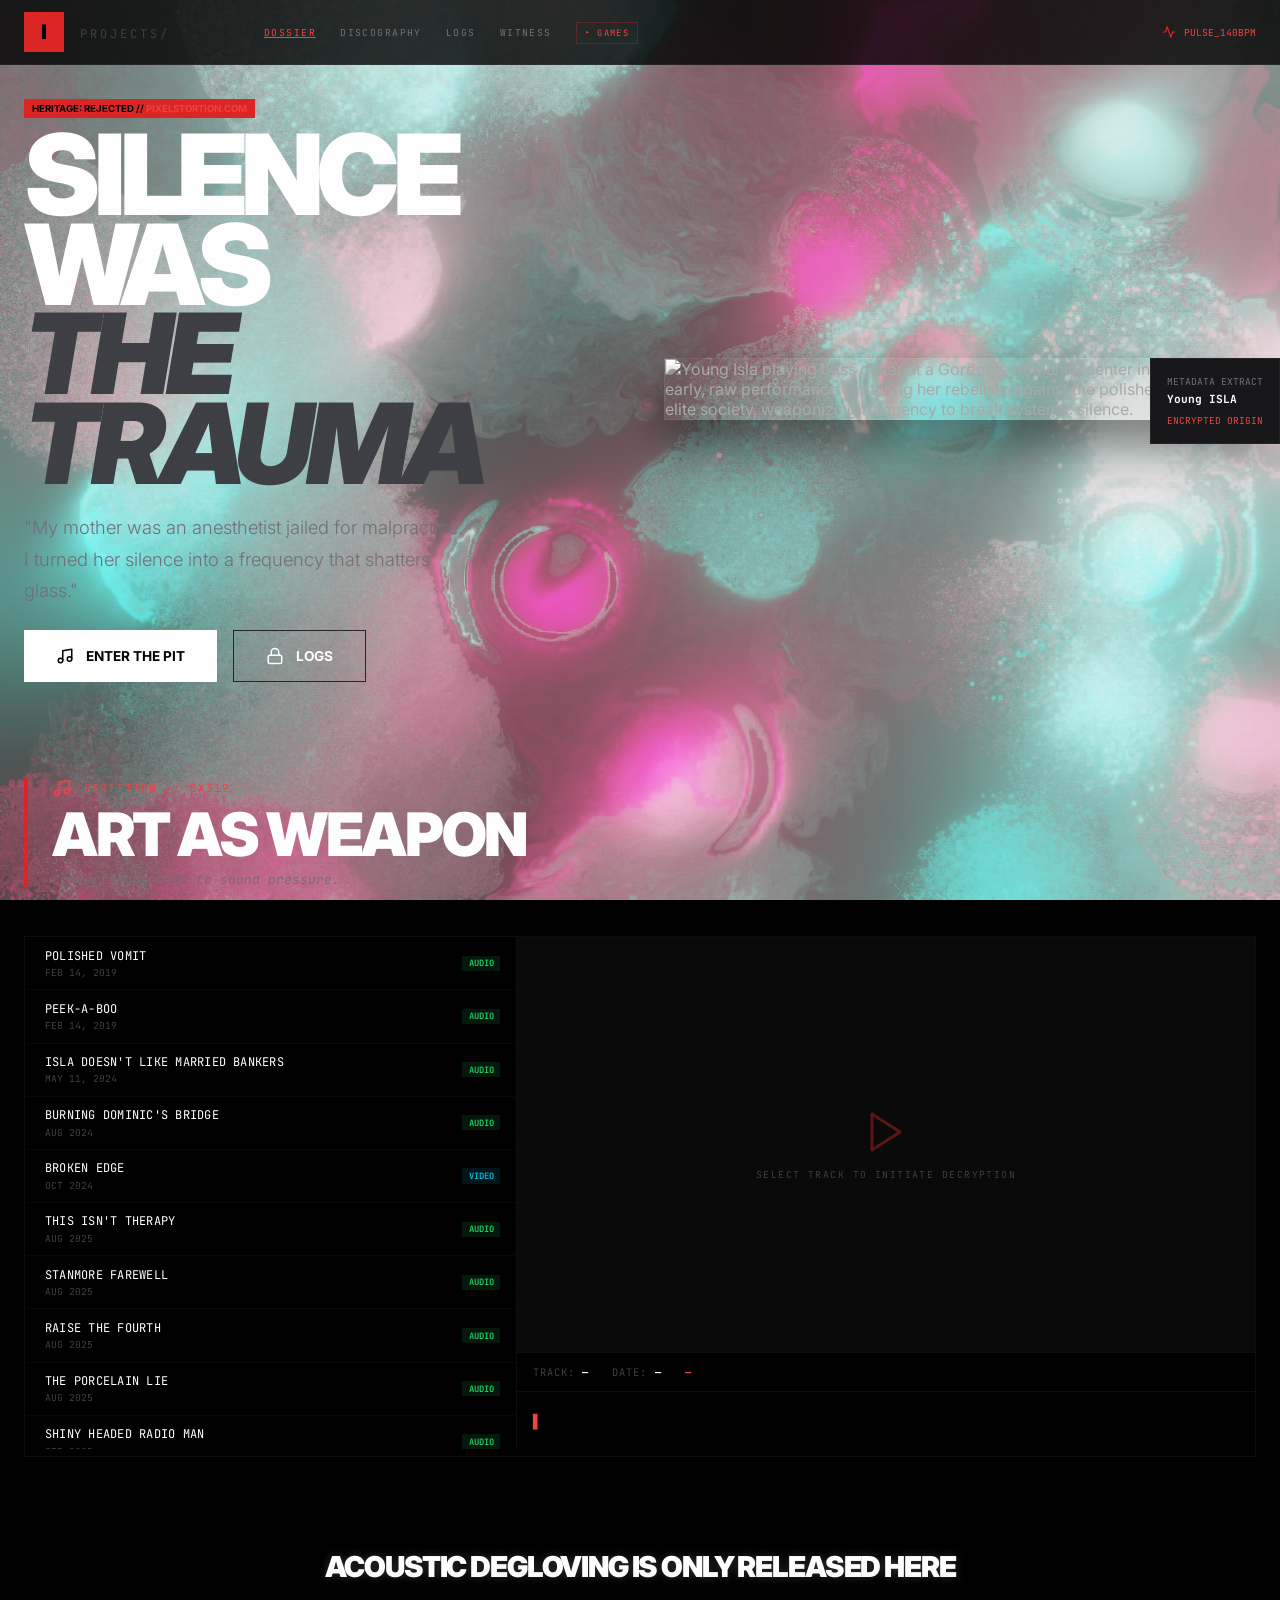
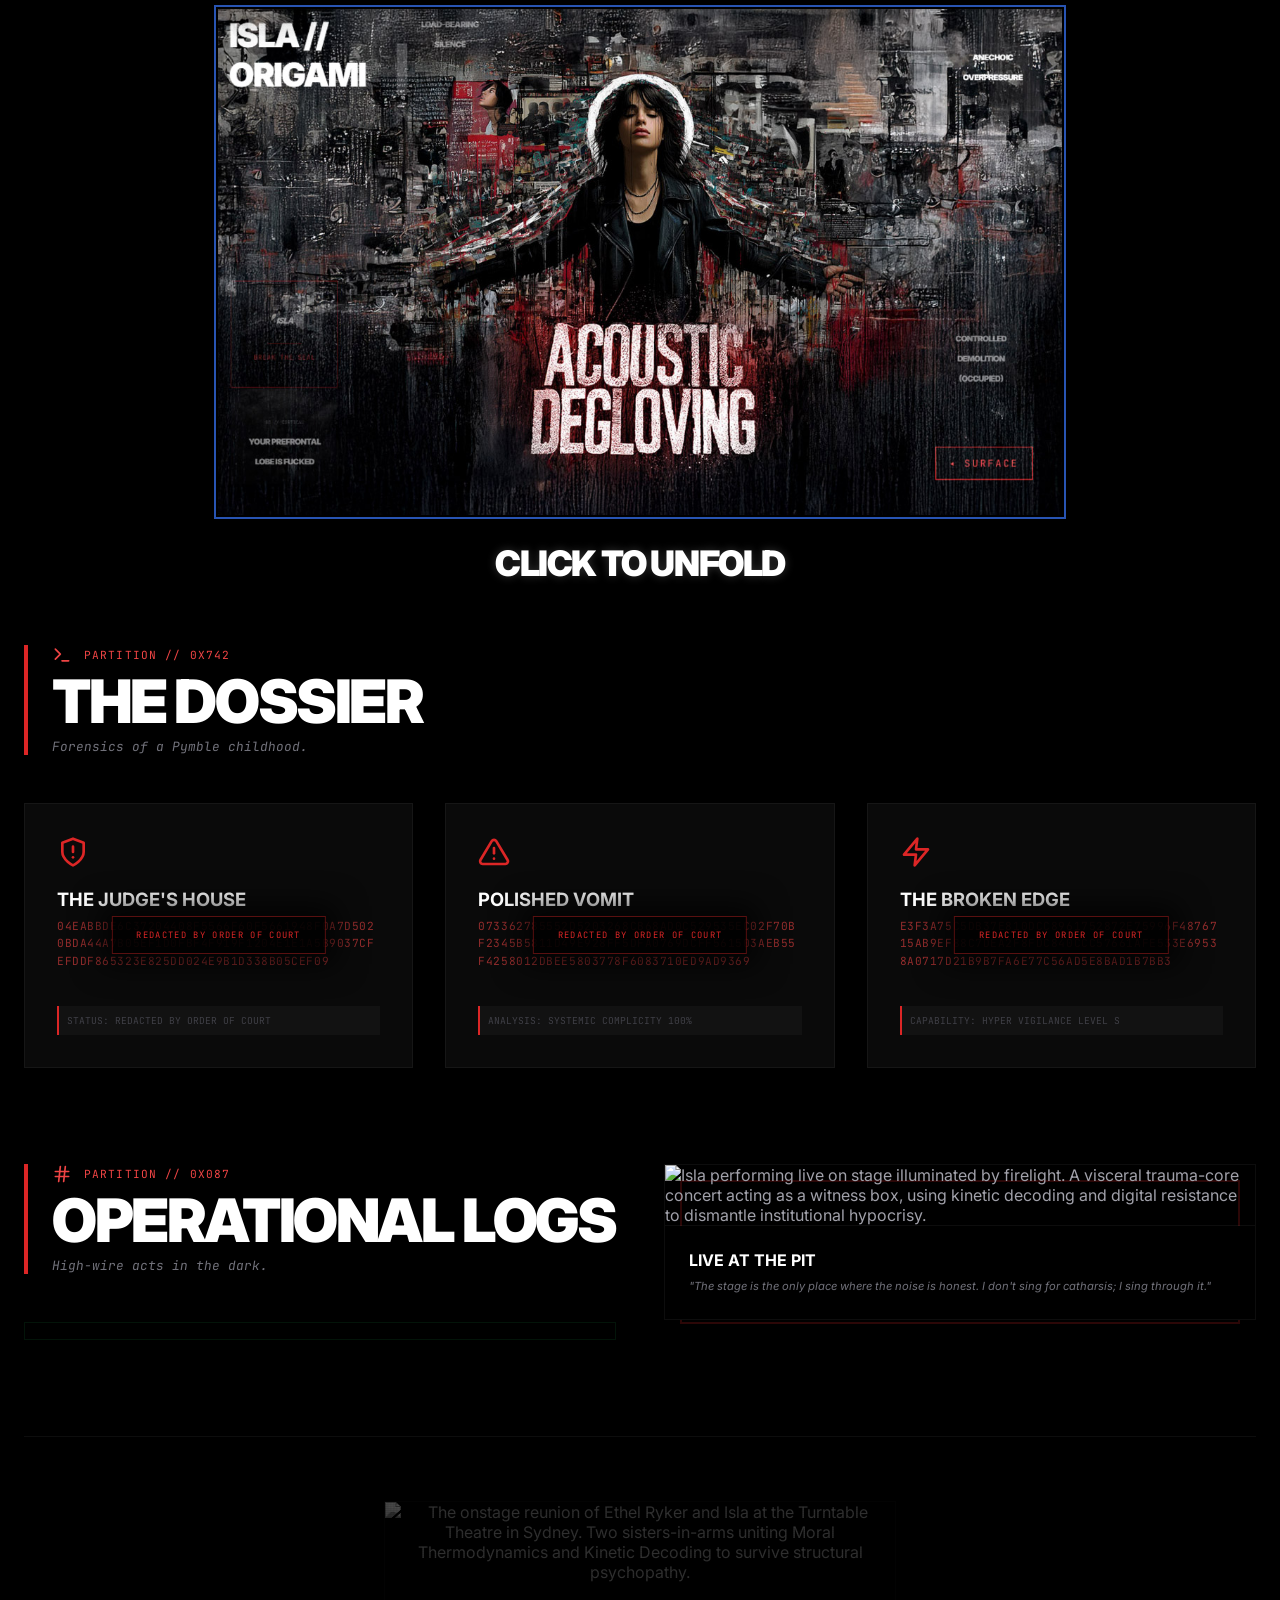
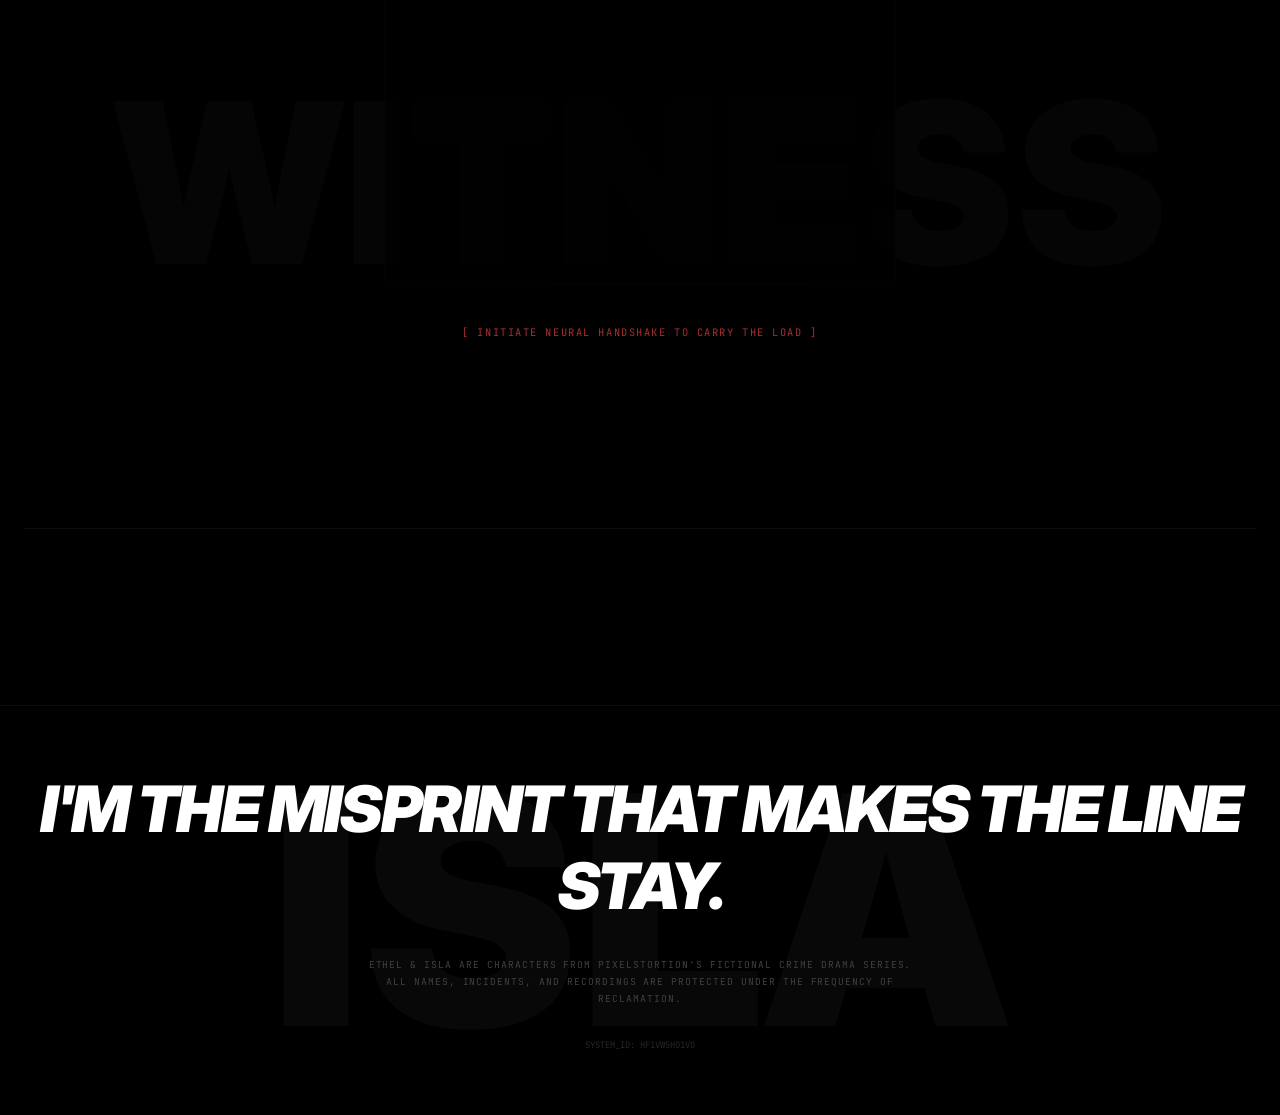
==== commit 8876e30f: "Add site favicon for browser tabs and Google search icon Commit favicon.png (square) at site root an" ====
--- a/index.html
+++ b/index.html
@@ -2,6 +2,10 @@
 <html lang="en">
 
 <head>
+    <!-- Favicon (browser tab + Google domain icon). Square PNG at site root. -->
+    <link rel="icon" type="image/png" sizes="96x96" href="/favicon.png" />
+    <link rel="icon" type="image/png" sizes="512x512" href="/favicon.png" />
+    <link rel="apple-touch-icon" href="/favicon.png" />
     <meta charset="UTF-8">
     <meta name="viewport" content="width=device-width, initial-scale=1.0">
     <title>Isla: female-fronted metal, dark folk, songs-as-testimony | Silence Is The Trauma</title>
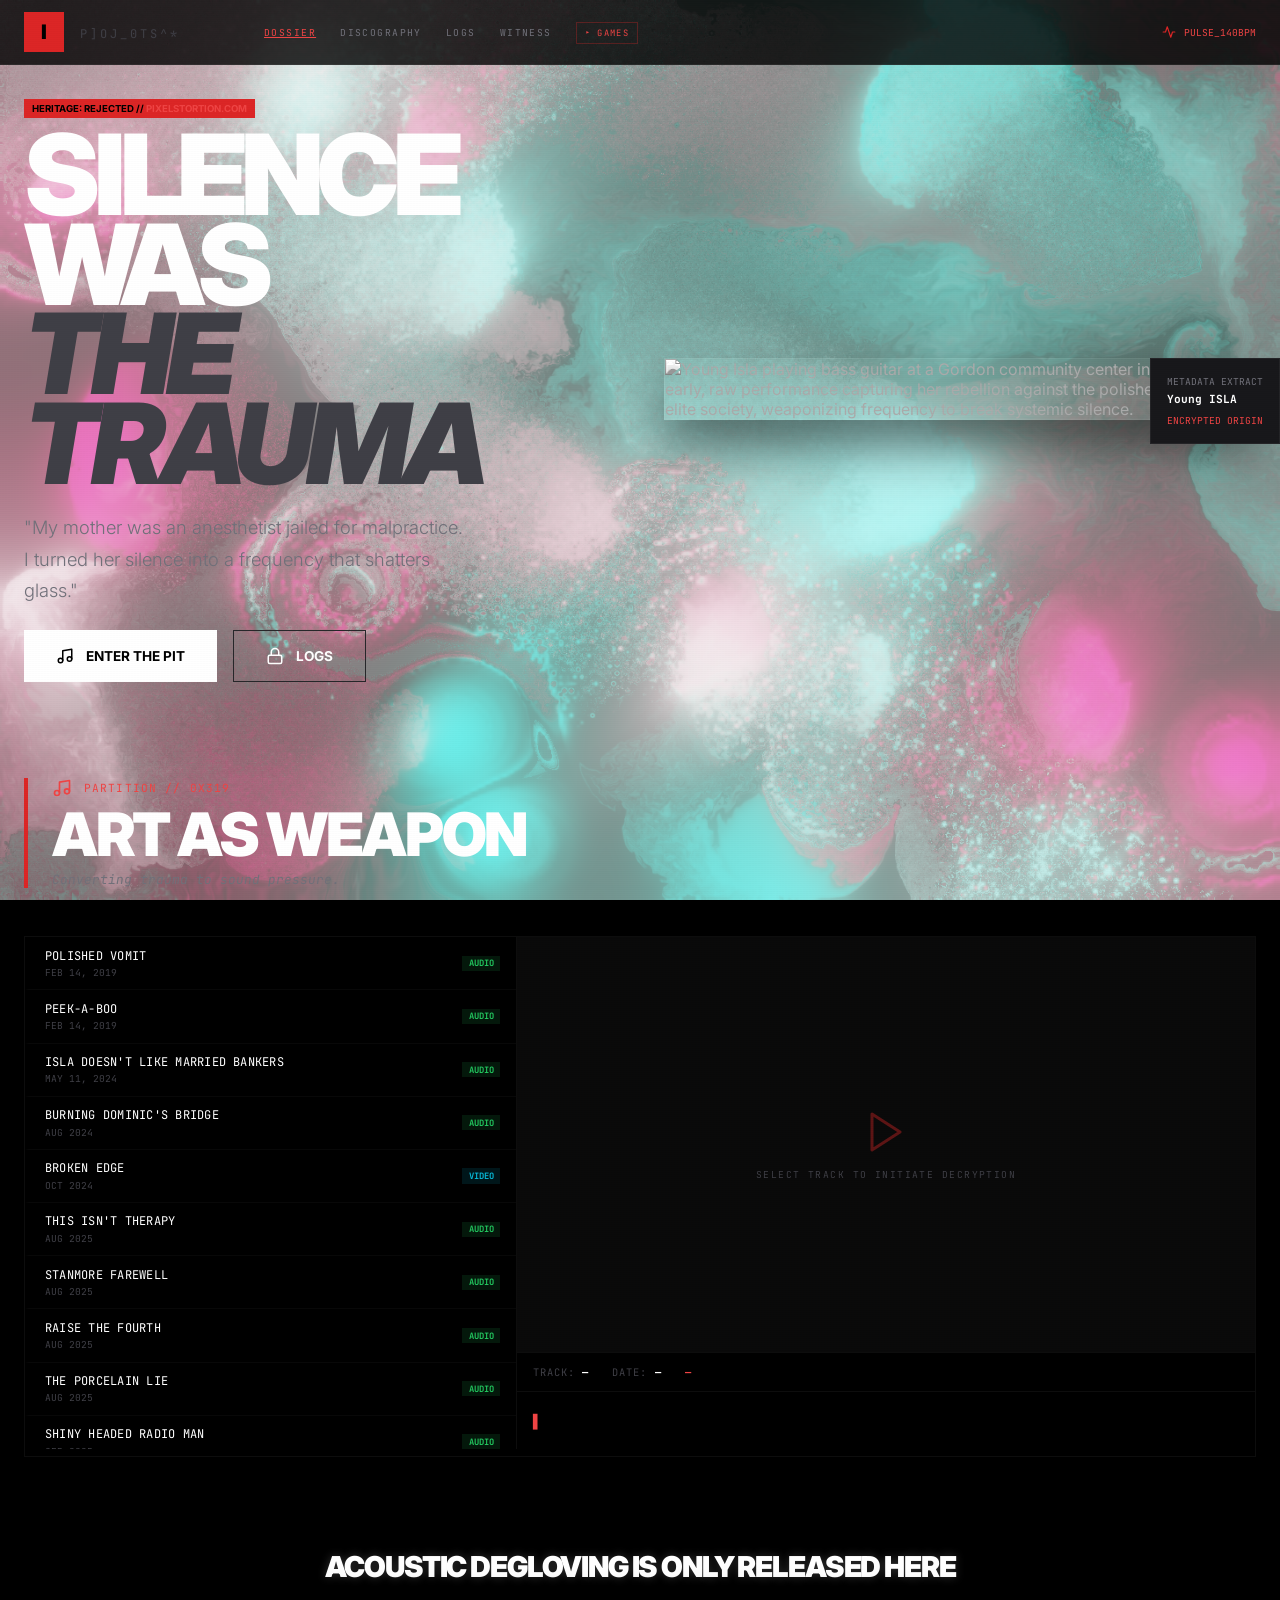
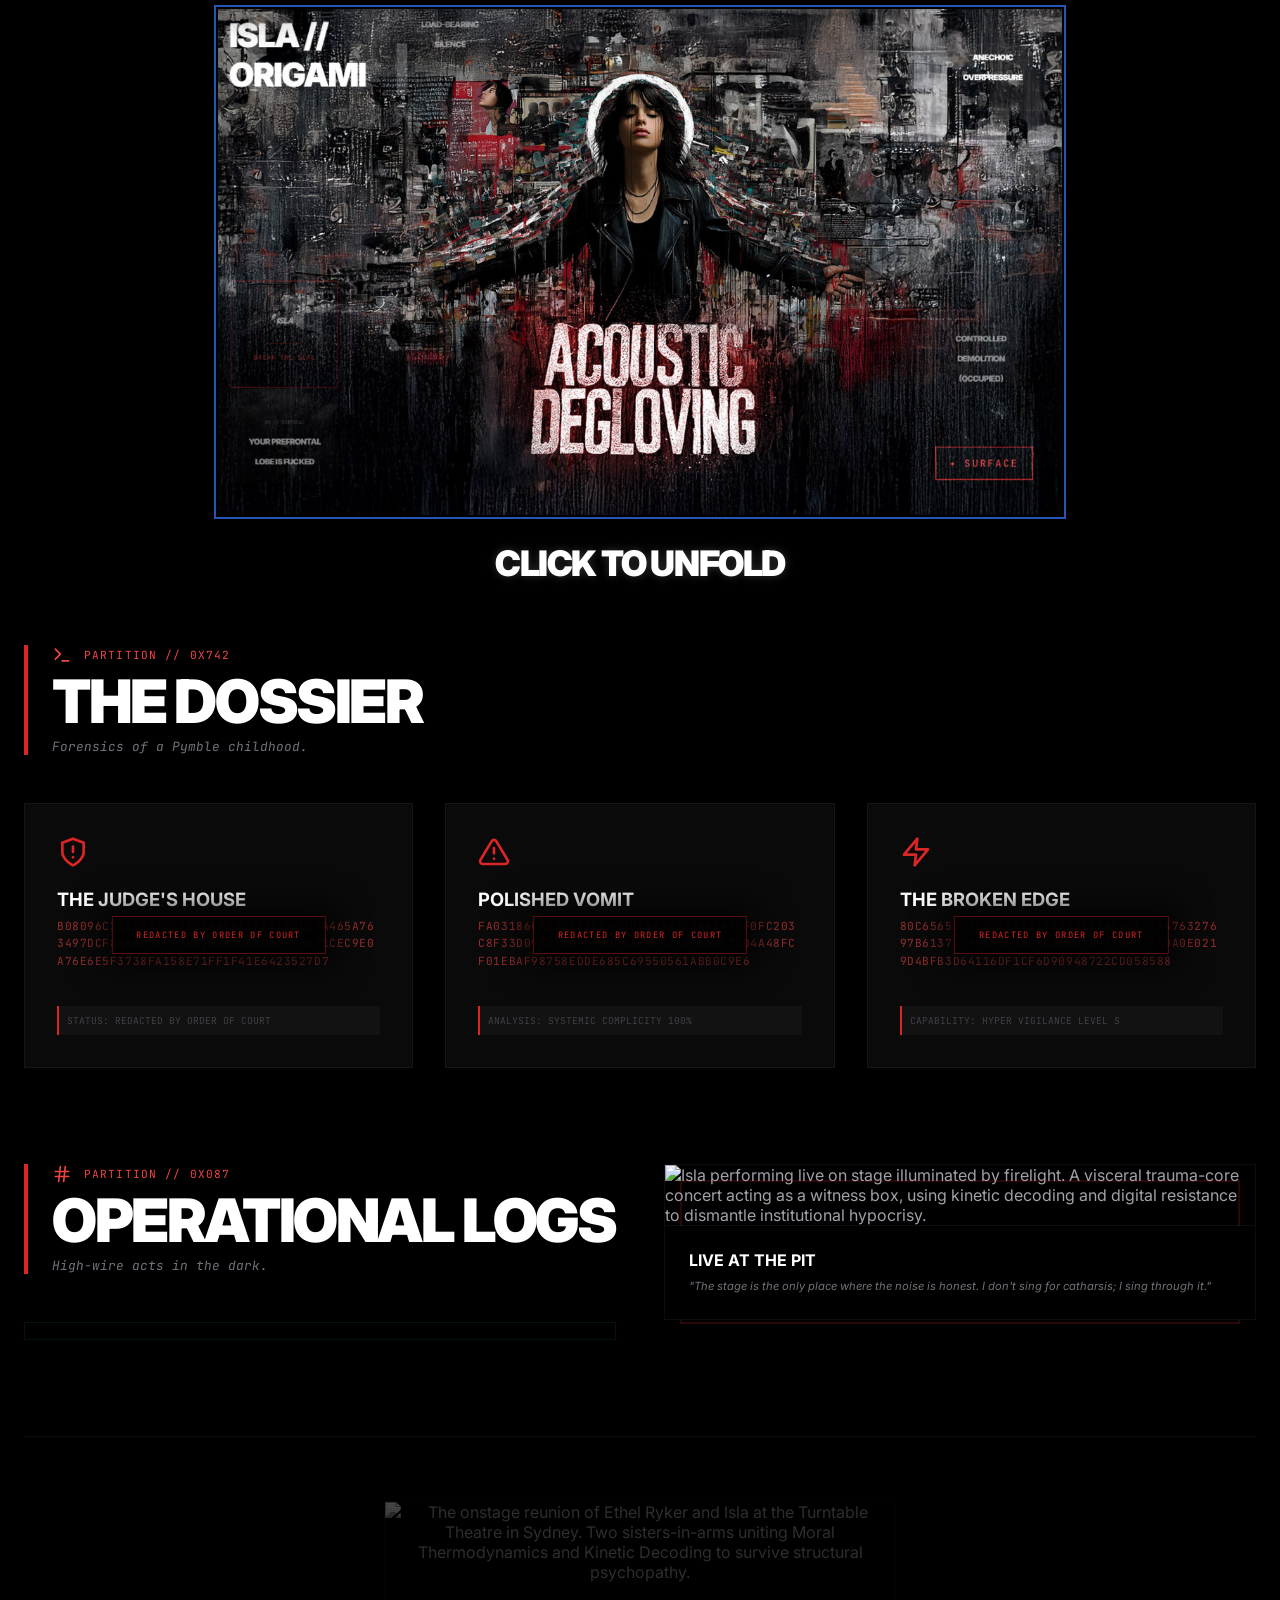
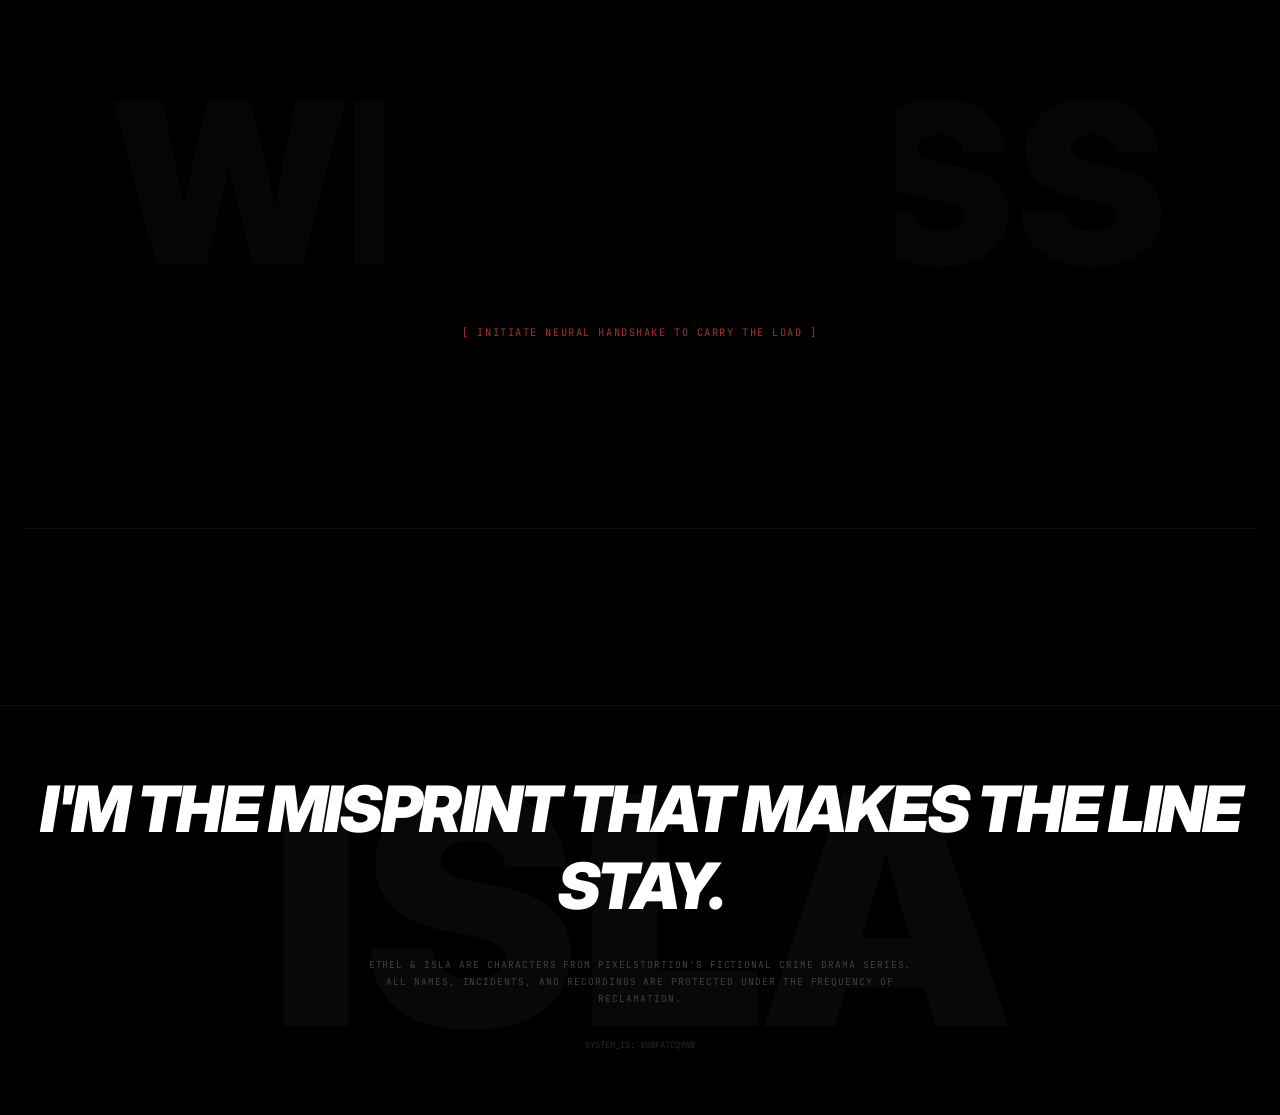
==== commit ac0d0fc3: "isla" ====
--- a/index.html
+++ b/index.html
@@ -10,9 +10,9 @@
     <meta name="viewport" content="width=device-width, initial-scale=1.0">
     <title>Isla: female-fronted metal, dark folk, songs-as-testimony | Silence Is The Trauma</title>
     <meta name="description"
-        content="Isla. Female-fronted metal with dark folk roots. A concept album from a fictional musician whose songs are the case file. For listeners of bands like Spiritbox, Jinjer, Poppy. Morally grey FMC. Songs about a controlling father, running away at 15, refusing the victim narrative.">
+        content="Isla. Female-fronted metal with punk and dark folk roots. A concept album from a fictional musician whose songs are the case file. For listeners of bands like Spiritbox, Jinjer, Poppy, the cure. Morally grey FMC. Songs about a controlling father, running away at 15, refusing the victim narrative.">
     <meta name="keywords"
-        content="Isla, Isla Pixelstortion, female-fronted metal, female-fronted metalcore, dark folk, industrial metal, scream vocals, bands like Spiritbox, bands like Jinjer, bands like Poppy, songs as testimony, concept album, morally grey FMC, female rage, songs about a controlling father, songs about running away from home, anti-victim music, weaponised trauma art, Sydney metal, Australian metal, Silence Is The Trauma, Pixelstortion">
+        content="Isla, Isla Pixelstortion, female-fronted metal, female-fronted metalcore, dark folk, goth rock, noise rock, industrial metal, death metal, doom metal, scream vocals, bands like Spiritbox, bands like Jinjer, bands like Poppy, songs as testimony, concept album, morally grey FMC, female rage, songs about a controlling father, songs about running away from home, anti-victim music, weaponised trauma art, Sydney metal, Australian metal, Silence Is The Trauma, Pixelstortion">
 
     <!-- Open Graph — Social Sharing -->
     <meta property="og:title" content="Isla | Female-fronted metal, dark folk, songs as testimony" />
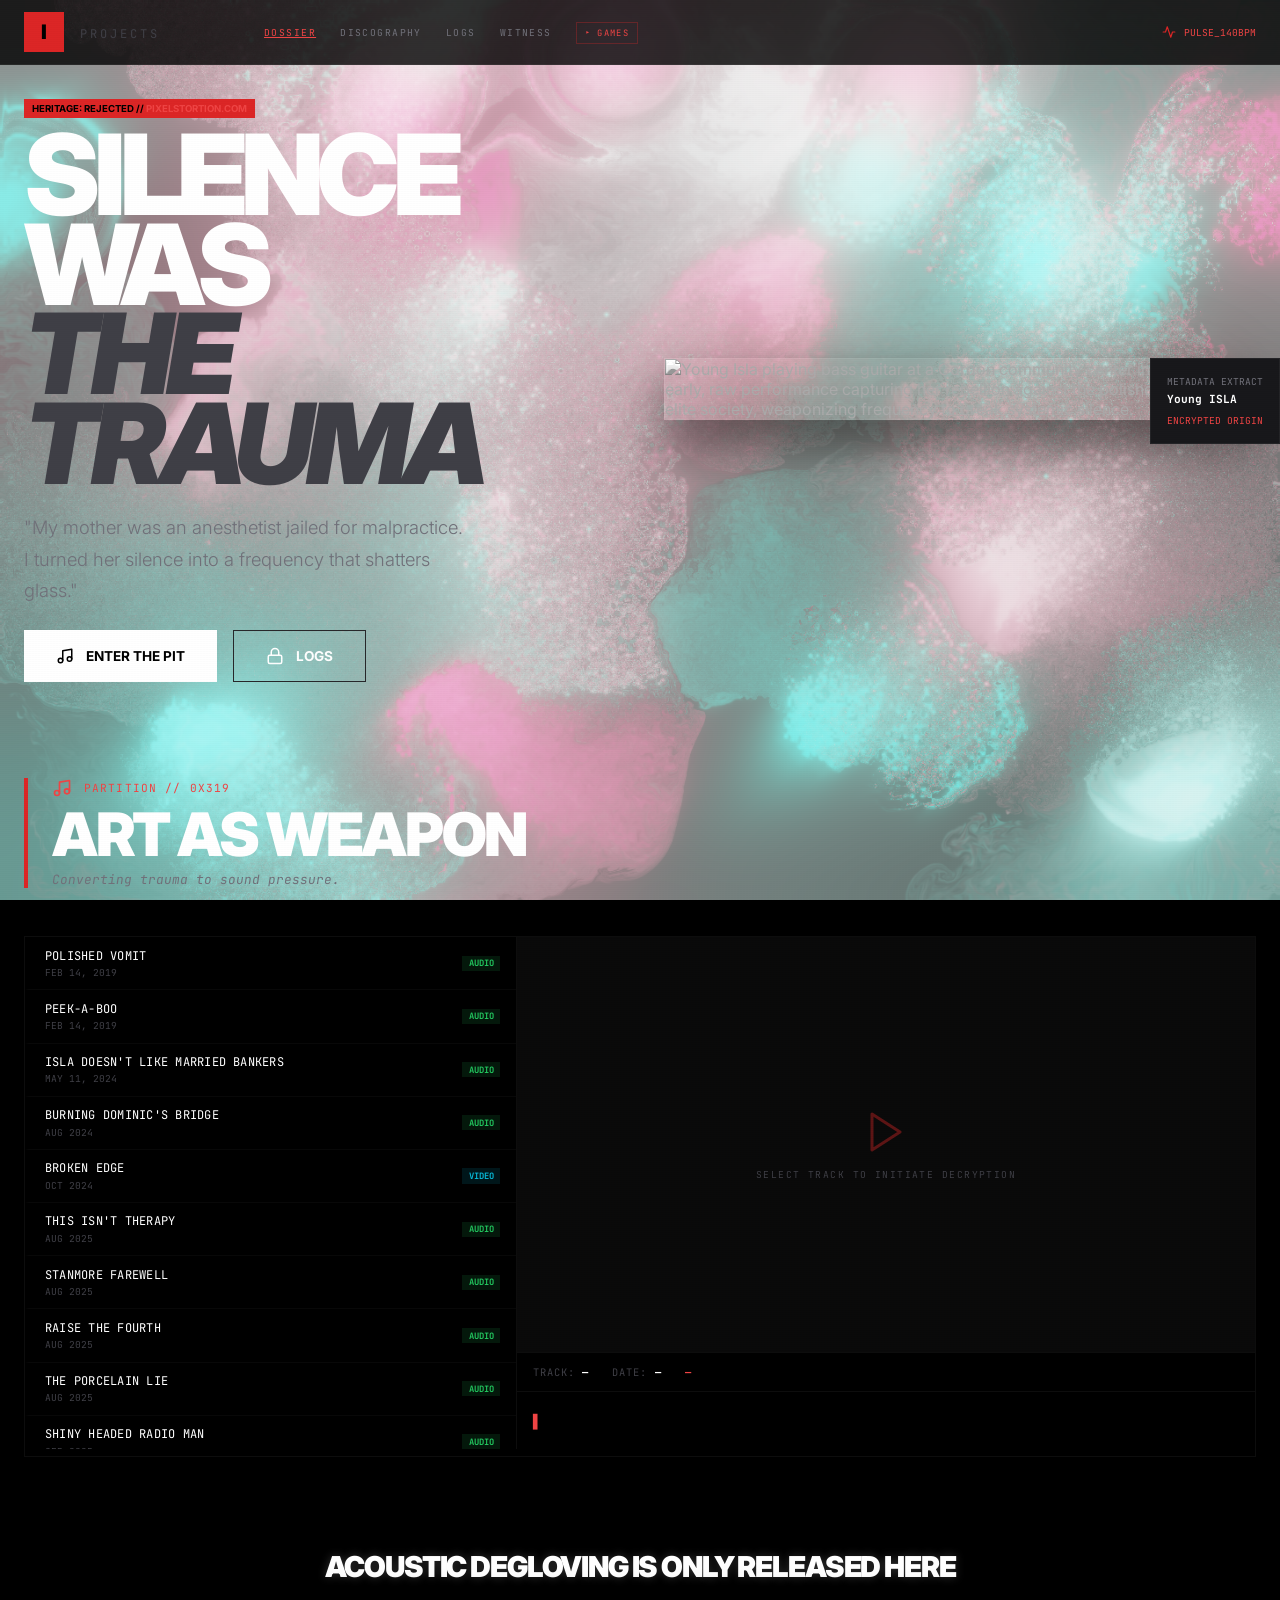
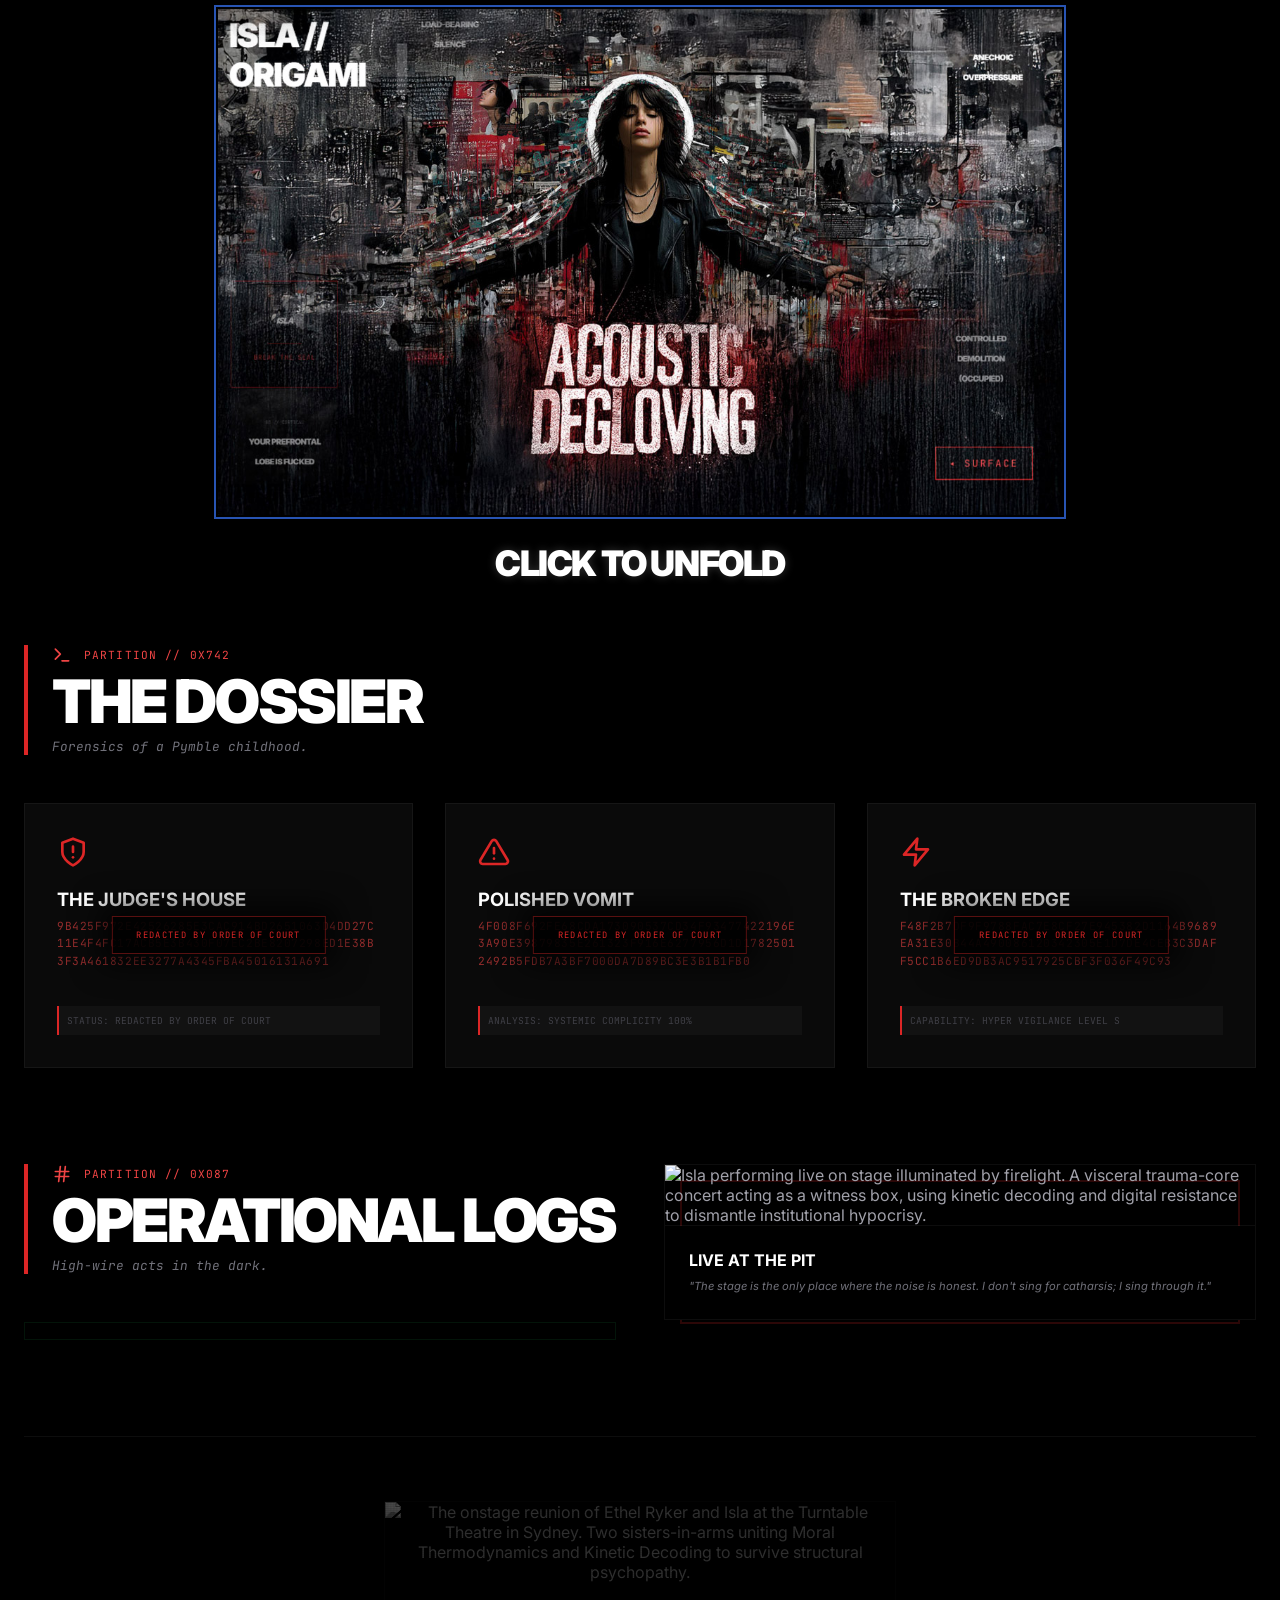
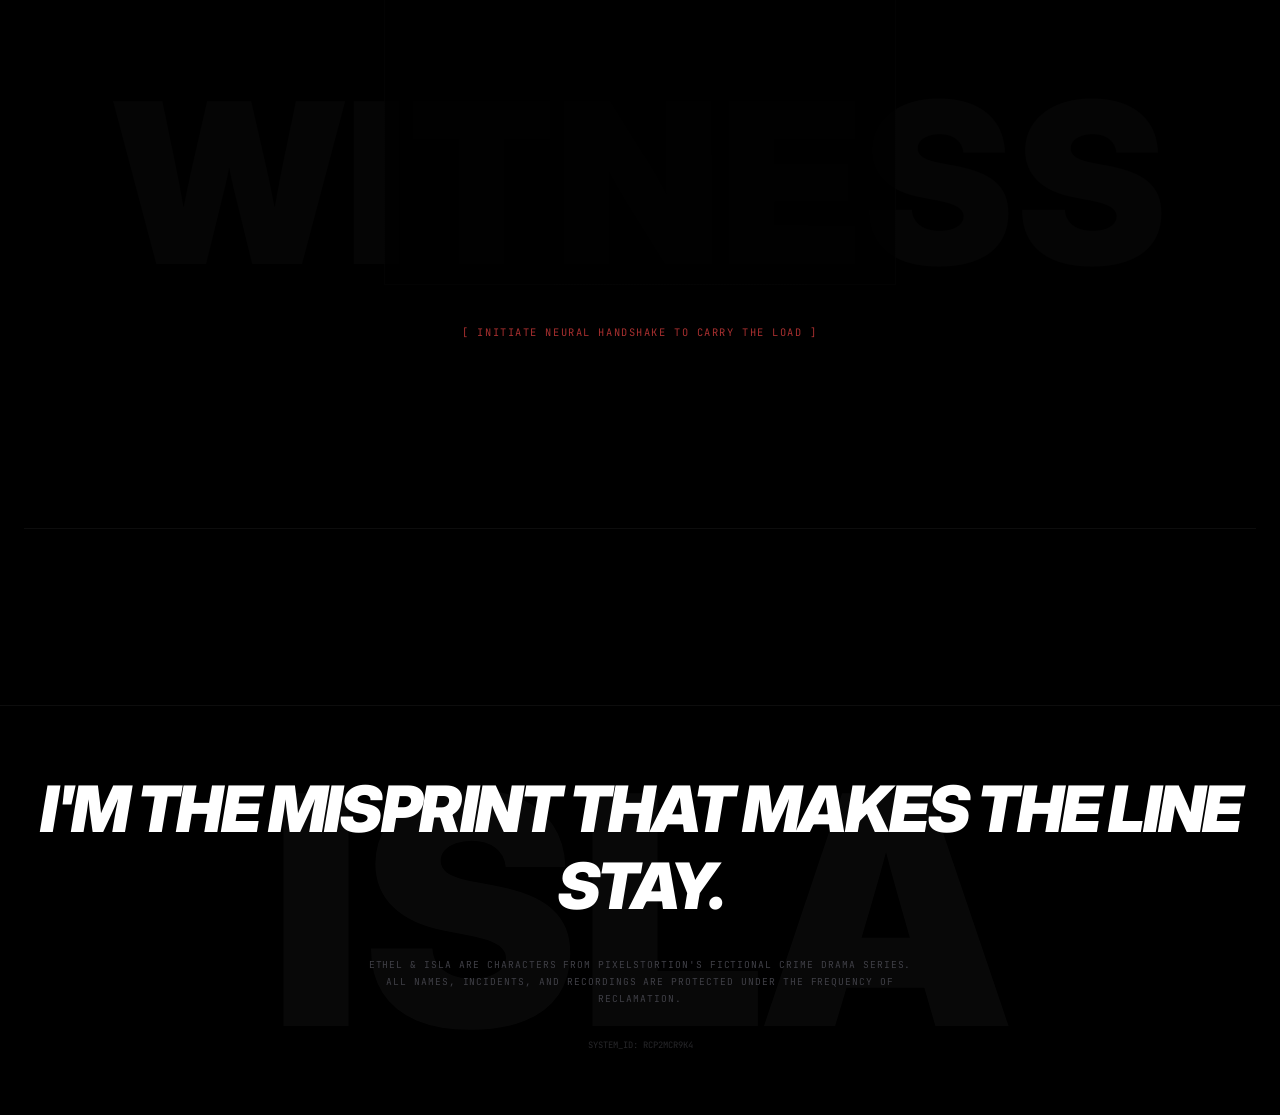
==== commit 474396d0: "Point islaband.com at its own GA4 stream (G-HN8FVMYPNR) Path B: each site now reports to its own dat" ====
--- a/index.html
+++ b/index.html
@@ -314,12 +314,12 @@
     </script>
 
     <!-- Google Analytics 4 — Async (non-blocking) -->
-    <script async src="https://www.googletagmanager.com/gtag/js?id=G-34H8LS884F"></script>
+    <script async src="https://www.googletagmanager.com/gtag/js?id=G-HN8FVMYPNR"></script>
     <script>
         window.dataLayer = window.dataLayer || [];
         function gtag() { dataLayer.push(arguments); }
         gtag('js', new Date());
-        gtag('config', 'G-34H8LS884F');
+        gtag('config', 'G-HN8FVMYPNR');
     </script>
 
     <link
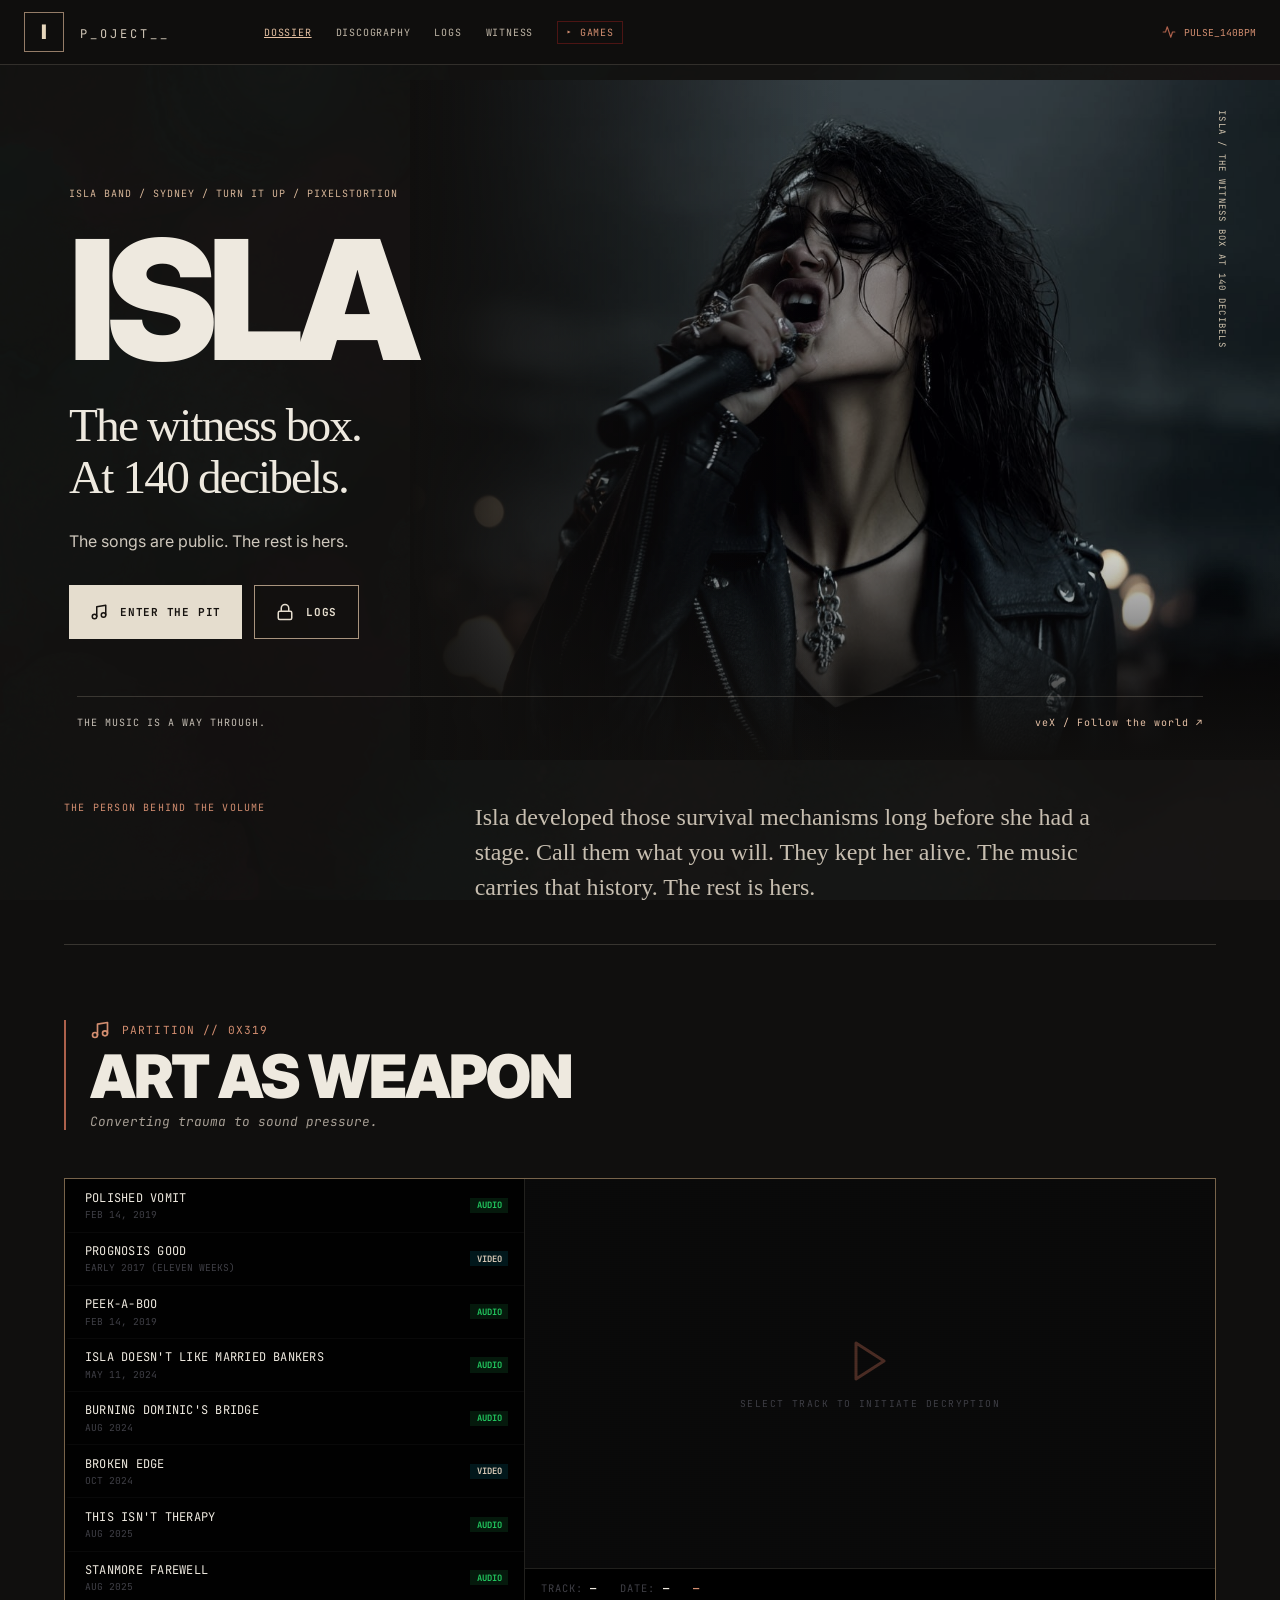
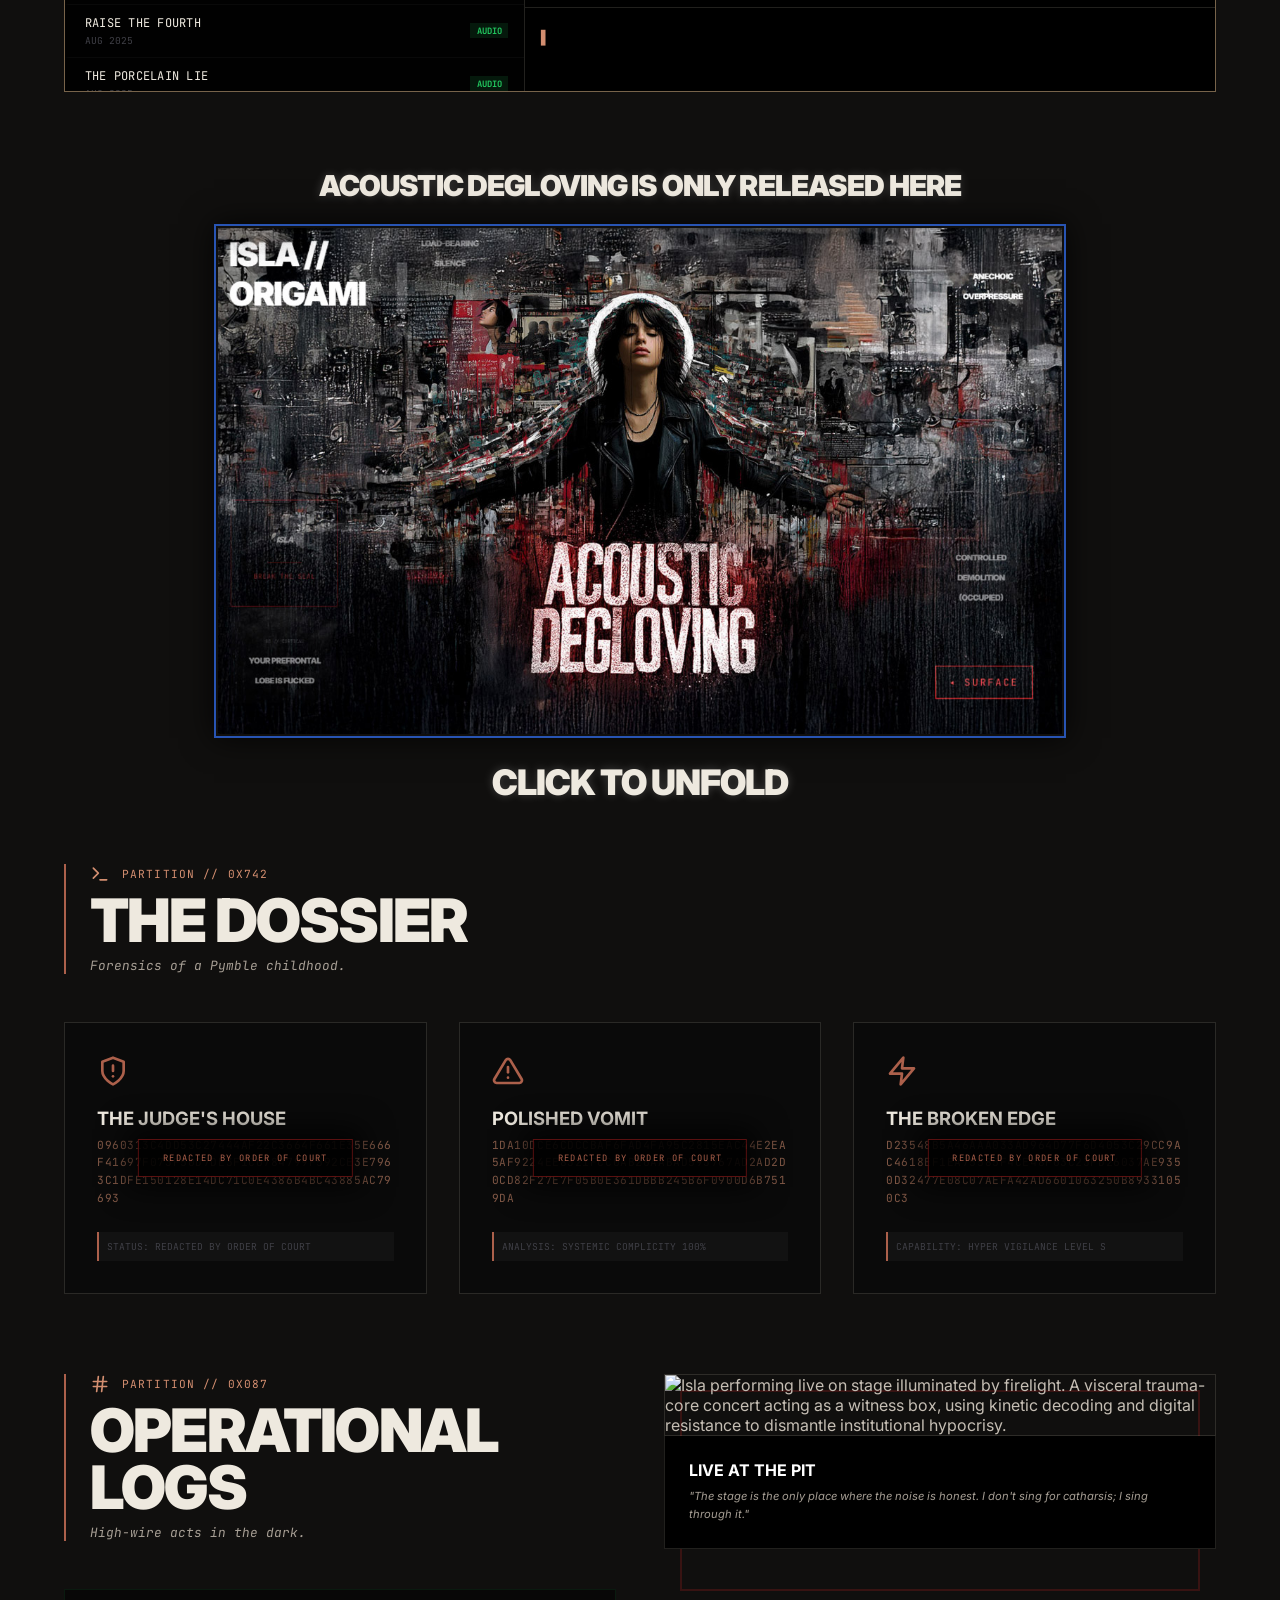
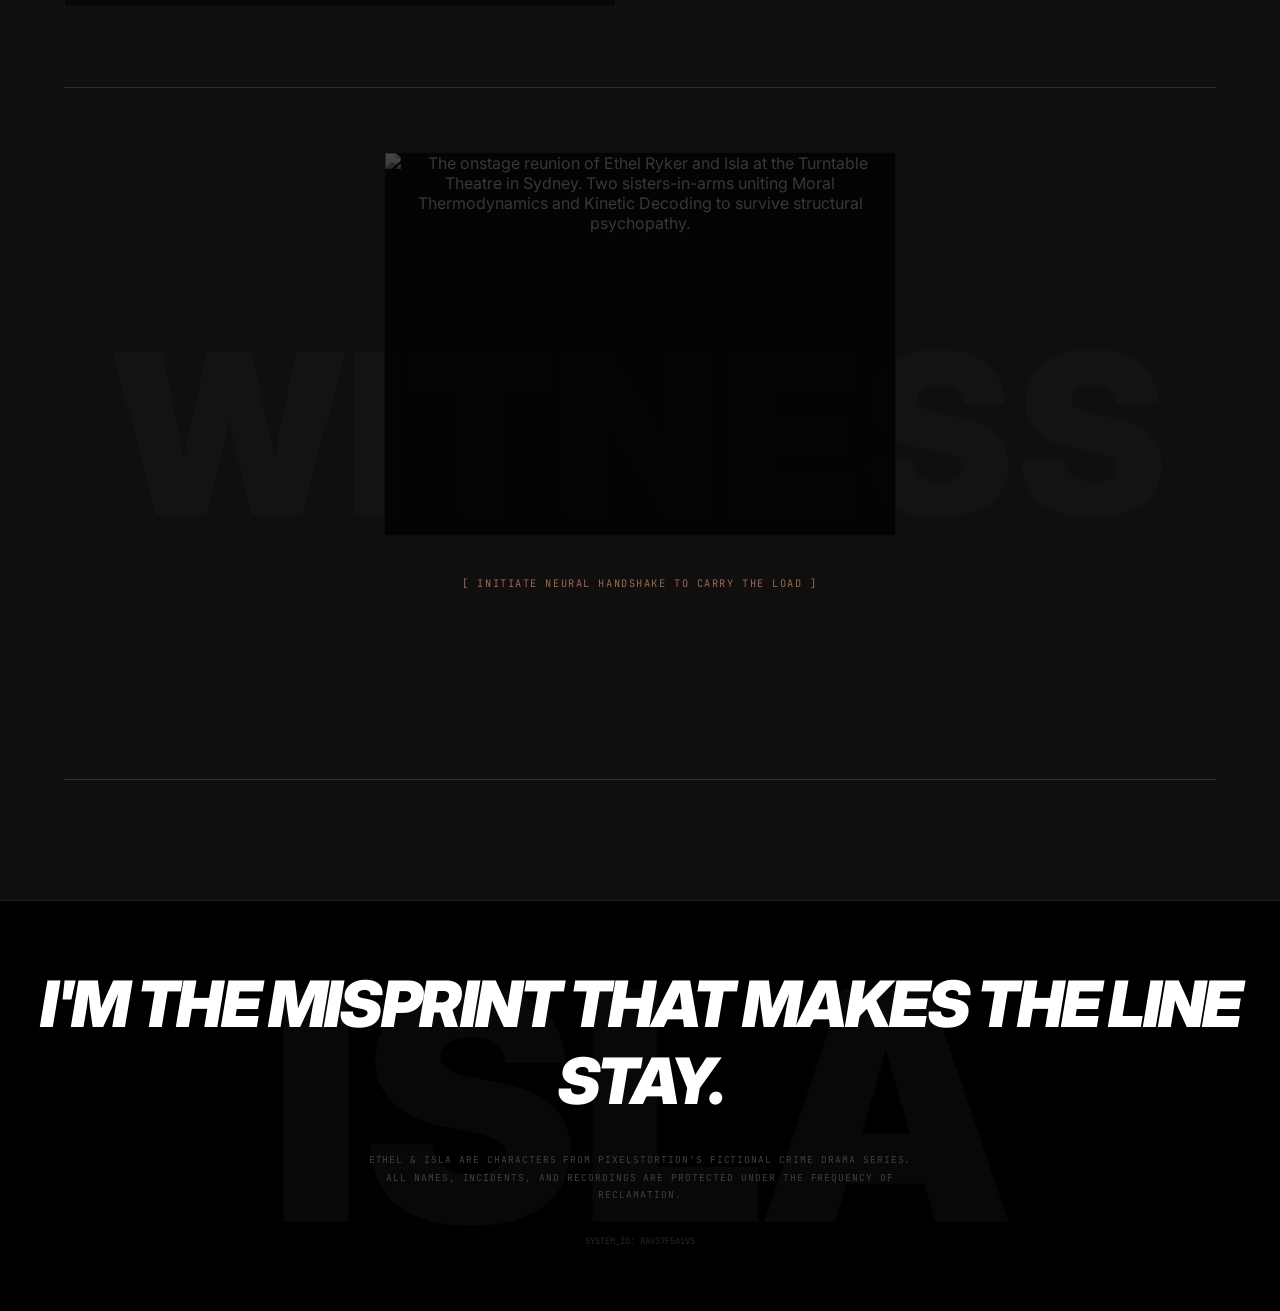
==== commit 214022b3: "Apply Witness homepage design and add Prognosis Good" ====
--- a/index.html
+++ b/index.html
@@ -2126,9 +2126,10 @@
         }
     </style>
     <link rel="canonical" href="https://islaband.com/" />
+<link rel="stylesheet" href="assets/style-options/isla-options.css">
 </head>
 
-<body>
+<body class="isla-study study-witness">
 
     <!-- FLUID CANVAS (BACKGROUND) -->
     <canvas id="fluid-canvas"></canvas>
@@ -2162,7 +2163,7 @@
                             <span class="ps-brand">PIXELSTORTION</span>
                         </button>
                         <div id="brandDropdown" class="brand-dropdown-menu" onclick="event.stopPropagation()">
-                        <a href="https://silenceisthetrauma.com/veX_social_network/" class="brand-dropdown-item" style="border-bottom: 1px solid #222; margin-bottom: 4px;">veX: Social Network</a>
+                        <a href="https://silenceisthetrauma.com/veX_social_network/#isla_band" class="brand-dropdown-item" style="border-bottom: 1px solid #222; margin-bottom: 4px;">veX: Social Network</a>
                         <a href="https://silenceisthetrauma.com/" class="brand-dropdown-item" style="border-bottom: 1px solid #222; margin-bottom: 4px;">Silence is the trauma</a>
                         <span class="brand-dropdown-item" style="border-bottom: 1px solid #222; margin-bottom: 4px; opacity: 0.5; cursor: default; pointer-events: none;">Isla</span>
                         <a href="https://ethelryker.com/" class="brand-dropdown-item" style="border-bottom: 1px solid #222; margin-bottom: 4px;">Ethel Ryker</a>
@@ -2201,21 +2202,13 @@
         <main class="page-content">
 
             <!-- â•â•â•â•â•â•â• HERO â•â•â•â•â•â•â• -->
-            <div class="hero">
-                <div class="hero-text">
-                    <div class="hero-badge">Heritage: REJECTED // <a href="https://pixelstortion.com" target="_blank"
-                            rel="noopener" style="color:var(--red-500);text-decoration:none;">pixelstortion.com</a>
-                    </div>
-                    <h1 class="hero-title">
-                        <span class="glitch-text" data-text="SILENCE WAS">SILENCE WAS</span>
-                        <br>
-                        <span class="hero-title-sub">THE TRAUMA</span>
-                    </h1>
-                    <p class="hero-quote">
-                        "My mother was an anesthetist jailed for malpractice.
-                        I turned her silence into a frequency that shatters glass."
-                    </p>
-                    <div class="hero-buttons">
+<div class="hero study-hero">
+ <div class="hero-text">
+ <div class="hero-badge">ISLA BAND / SYDNEY / TURN IT UP <a href="https://pixelstortion.com" target="_blank" rel="noopener">/ PIXELSTORTION</a></div>
+ <h1 class="hero-title">ISLA</h1>
+ <p class="study-line">The witness box.<br>At 140 decibels.</p>
+ <p class="hero-quote">The songs are public. The rest is hers.</p>
+                     <div class="hero-buttons">
                         <button class="btn btn-primary" id="btn-enter-pit">
                             <svg width="18" height="18" viewBox="0 0 24 24" fill="none" stroke="currentColor"
                                 stroke-width="2" stroke-linecap="round" stroke-linejoin="round">
@@ -2234,22 +2227,12 @@
                             LOGS
                         </button>
                     </div>
-                </div>
-                <div class="hero-image-wrap">
-                    <div class="hero-glow"></div>
-                    <img src="https://raw.githubusercontent.com/NJsalubrious/pixelstortion-assets/7f12e128b71aeff42d84ddffbe11be58827426cc/Isla_misc/isla_0000_723d75_f9a222e632f54d999f2bca0baa96e466.jpg"
-                        alt="Young Isla playing bass guitar at a Gordon community center in Sydney. An early, raw performance capturing her rebellion against the polished vomit of elite society, weaponizing frequency to break systemic silence.">
-                    <div class="hero-meta">
-                        <div class="hero-meta-label">METADATA EXTRACT</div>
-                        <div class="hero-meta-file">Young ISLA</div>
-                        <div class="hero-meta-flag">ENCRYPTED ORIGIN</div>
-                    </div>
-                </div>
-            </div>
-
-            <!-- â•â•â•â•â•â•â• DOSSIER â•â•â•â•â•â•â• -->
-            <!-- â• â• â• â• â• â• â•  DISCOGRAPHY â• â• â• â• â• â• â•  -->
-            <div class="section" id="section-disco">
+ </div>
+ <div class="hero-image-wrap"><img src="library/images/isla-stage.jpg" alt="Isla on stage, gripping the microphone, dark hair falling across her face." fetchpriority="high"><span class="study-caption">ISLA / THE WITNESS BOX AT 140 DECIBELS</span></div>
+ <div class="study-foot"><span>THE MUSIC IS A WAY THROUGH.</span><a href="https://silenceisthetrauma.com/veX_social_network/#isla_band">veX / Follow the world ↗</a></div>
+ </div>
+ <div class="study-context"><span>THE PERSON BEHIND THE VOLUME</span><p>Isla developed those survival mechanisms long before she had a stage. Call them what you will. They kept her alive. The music carries that history. The rest is hers.</p></div>
+             <div class="section" id="section-disco">
                 <div class="section-header">
                     <div class="section-meta">
                         <svg width="20" height="20" viewBox="0 0 24 24" fill="none" stroke="currentColor"
@@ -2767,6 +2750,7 @@
             // â•â•â•â•â•â•â•â•â•â•â•â•â•â•â•â•â•â•â•â•â•â•â•â•â•â•â•â•â•â•â•â•â•â•â•â•â•â•
             const ISLA_TRACKS = [
                 { id: "MhEeDcdscrs", title: "Polished Vomit", date: "FEB 14, 2019", type: "AUDIO", lyric: "Mother's his mirror. Napkin smile. Polished vomit. I shine mine too." },
+                { id: "5yGDrqJh5J4", title: "Prognosis Good", date: "EARLY 2017 (ELEVEN WEEKS)", type: "VIDEO", lyric: "Fear that fits the facts. The file as a weapon. Telling them what they want to hear." },
                 { id: "qbFxG7sK0pE", title: "PEEK-A-BOO", date: "FEB 14, 2019", type: "AUDIO", lyric: "For my sister-in-arms. I tried to split you. Seems we spit your old man instead." },
                 { id: "sXKAs0U8eO8", title: "Isla Doesn't Like Married Bankers", date: "MAY 11, 2024", type: "AUDIO", lyric: "He thought she owed him a narrative. I gave him my game." },
                 { id: "nVKkwb4EnRc", title: "Burning Dominic's Bridge", date: "AUG 2024", type: "AUDIO", lyric: "He bought me out in needles... Inside, my hands ran the system. Every click mine." },
--- a/assets/style-options/isla-options.css
+++ b/assets/style-options/isla-options.css
@@ -0,0 +1,99 @@
+/* Additive preview styling only. All existing interactive IDs and scripts remain in place. */
+.isla-study{--red-600:#ac604b;--red-500:#d38e70;--cyan-500:#d5c7b5;--text-primary:#eee9df;--text-secondary:#c5beb4;--text-muted:#a69e94;--border-dim:#e5dbc525;background:#100f0e;color:var(--text-secondary);user-select:text;-webkit-user-select:text}
+.isla-study #fluid-canvas{opacity:.035;pointer-events:none}
+.isla-study>.scanlines{display:none}
+.isla-study .nav{background:#100f0ef5;border-bottom:1px solid #e5dbc529;backdrop-filter:blur(12px)}
+.isla-study .nav-logo{background:transparent;border:1px solid #947c67;color:#e6d6bb}
+.isla-study .nav-tab,.isla-study .games-trigger{font-size:10px;letter-spacing:.08em}
+.isla-study .nav .ps-brand{color:#d3c8b8}
+.isla-study .nav .nav-tab{color:#bfb5a6}
+.isla-study .nav-tab.active{color:#e6c1a2;border-color:#ac604b}
+.isla-study .glitch-text::before,.isla-study .glitch-text::after{display:none}
+.isla-study .page-content{max-width:none;padding:80px 5% 40px}
+.isla-study .section{max-width:1220px;margin:0 auto 80px;scroll-margin-top:110px}
+.isla-study .hero{position:relative;isolation:isolate;min-height:680px;margin:0 -5.56% 0;padding:80px 6% 100px;gap:0;align-items:center}
+.isla-study .hero-text{position:relative;z-index:2;max-width:580px;flex:none}
+.isla-study .hero-badge{font:10px/1.6 var(--font-mono);letter-spacing:.1em;padding:0;background:none;color:#d6b598;margin:0 0 30px}
+.isla-study .hero-badge a{color:inherit;text-decoration:none}
+.isla-study .hero-title{font:900 clamp(90px,13vw,190px)/.82 var(--font-sans);letter-spacing:-.065em;margin-bottom:32px;color:#eee9df}
+.isla-study .study-line{font:400 clamp(32px,3.7vw,54px)/1.08 Georgia,serif;letter-spacing:-.04em;color:#eee9df}
+.isla-study .hero-quote{font:400 16px/1.7 var(--font-sans);max-width:355px;margin:25px 0 0;color:#cec7bc}
+.isla-study .hero-buttons{margin-top:30px;gap:12px}
+.isla-study .btn{font:700 11px/1.3 var(--font-mono);padding:17px 21px;min-height:50px;letter-spacing:.07em}
+.isla-study .btn-primary{background:#e5ddce;color:#171310}
+.isla-study .btn-outline{border-color:#a9947e;color:#e5ddce;background:#100f0e66}
+.isla-study .btn:hover{transform:none;background:#a45d49;color:white}
+.isla-study .hero-image-wrap{position:absolute;inset:0 0 0 32%;z-index:0}
+.isla-study .hero-image-wrap img{height:100%;width:100%;object-fit:cover;object-position:50% 28%;filter:saturate(.58) brightness(.82);border:0;box-shadow:none}
+.isla-study .hero-image-wrap::after{content:'';position:absolute;inset:0;z-index:1;background:linear-gradient(90deg,#100f0e,transparent 50%),linear-gradient(0deg,#100f0e,transparent 30%)}
+.isla-study .study-caption{position:absolute;right:6%;top:30px;z-index:2;writing-mode:vertical-rl;font:9px var(--font-mono);letter-spacing:.14em;color:#d3c6b0}
+.isla-study .study-foot{position:absolute;bottom:30px;left:6%;right:6%;z-index:3;display:flex;justify-content:space-between;gap:20px;padding-top:18px;border-top:1px solid #e5dbc530;font:10px/1.5 var(--font-mono);letter-spacing:.1em}
+.isla-study .study-foot a{color:#e7c2a7;text-decoration:none}
+.isla-study .study-context{max-width:1220px;margin:0 auto 75px;padding:40px 0;border-bottom:1px solid #e5dbc530;display:grid;grid-template-columns:1fr 2fr;gap:40px}
+.isla-study .study-context>span{font:10px/1.6 var(--font-mono);color:#d38e70;letter-spacing:.12em}
+.isla-study .study-context p{font:24px/1.45 Georgia,serif;max-width:660px;color:#c7beb0}
+.isla-study .section-title{letter-spacing:-.03em;color:var(--text-primary)}
+.isla-study .section-header{border-left-width:2px}
+.isla-study .cmd-player{border-color:#77634a}
+.isla-study .terminal-prompt-bar{max-width:1220px;margin-inline:auto}
+.isla-study .study-preview{max-width:1220px;margin:40px auto;display:flex;gap:24px;flex-wrap:wrap;border-top:1px solid #665647;padding-top:20px;font:11px/1.6 var(--font-mono)}
+.isla-study .study-preview a{color:#deb99b}
+.isla-study a:focus-visible,.isla-study button:focus-visible{outline:2px solid #e8c8a3;outline-offset:5px}
+/* Friction: printed poster, offset image, hard ink and warm paper. */
+.study-friction{background:#d6ccba;--text-primary:#211d19;--text-secondary:#51483e;--text-muted:#63594c}
+.study-friction .hero{background:#d6ccba;min-height:780px;padding-top:65px;align-items:flex-start;border-bottom:10px solid #29231d}
+.study-friction .hero-text{max-width:58%;padding-top:18px}
+.study-friction .hero-title{font-size:clamp(120px,19vw,275px);color:#241f1b;letter-spacing:-.09em;margin:0 0 28px}
+.study-friction .hero-badge{color:#803d2d;max-width:420px}
+.study-friction .study-line{font-family:var(--font-sans);font-weight:900;text-transform:uppercase;font-size:clamp(34px,4vw,62px);line-height:.96;color:#803d2d;letter-spacing:-.055em}
+.study-friction .hero-quote{color:#41382d;max-width:310px}
+.study-friction .hero-image-wrap{inset:36px 5% 90px 53%;transform:rotate(2deg);border:9px solid #eee4d1;box-shadow:0 5px 20px #21180c33}
+.study-friction .hero-image-wrap img{filter:grayscale(1) contrast(1.12);object-position:51% 35%}
+.study-friction .hero-image-wrap::after{background:linear-gradient(0deg,#16131066,transparent 40%)}
+.study-friction .study-caption{top:auto;bottom:20px;writing-mode:horizontal-tb;font-size:8px;color:#eee3ce}
+.study-friction .btn-primary{background:#25201b;color:#eee4d1}
+.study-friction .btn-outline{background:transparent;border-color:#615140;color:#211d19}
+.study-friction .study-foot{border-color:#62503b;color:#42382d}
+.study-friction .study-foot a{color:#803d2d}
+.study-friction .study-context{border-color:#857762}
+.study-friction .study-context p{color:#41372c}
+.study-friction .study-context>span{color:#803d2d}
+.study-friction .section{background:#171513;padding:28px;color:#c6beb1;--text-primary:#eee9df;--text-secondary:#c5beb4;--text-muted:#a69e94}
+.study-friction .study-preview a{color:#803d2d}
+/* After the Noise: a still photograph beside an unhurried character study. */
+.study-aftermath .hero{min-height:720px;display:grid;grid-template-columns:46% 54%;padding:50px 6% 95px;gap:0}
+.study-aftermath .hero-text{grid-column:2;padding:0 0 0 12%;max-width:none}
+.study-aftermath .hero-image-wrap{inset:50px 54% 95px 6%}
+.study-aftermath .hero-image-wrap img{filter:saturate(.32) brightness(.8);object-position:48% 35%}
+.study-aftermath .hero-image-wrap::after{background:linear-gradient(0deg,#100f0e88,transparent 35%)}
+.study-aftermath .hero-title{font-family:Georgia,serif;font-weight:400;font-size:clamp(90px,10vw,150px);letter-spacing:-.08em}
+.study-aftermath .study-line{font-size:clamp(30px,3.1vw,46px)}
+.study-aftermath .hero-badge{max-width:350px}
+@media(max-width:767px){
+ .isla-study .page-content{padding:96px 6% 30px}
+ .isla-study .nav{padding-inline:14px}
+ .isla-study .hero{display:block;min-height:0;padding:340px 6% 100px;margin-inline:-6.82%}
+ .isla-study .hero-text,.study-friction .hero-text,.study-aftermath .hero-text{max-width:none;padding:0}
+ .isla-study .hero-image-wrap,.study-aftermath .hero-image-wrap{inset:0 0 auto;height:390px}
+ .isla-study .hero-image-wrap img{object-position:50% 26%}
+ .isla-study .hero-image-wrap::after{background:linear-gradient(0deg,#100f0e,transparent 65%)}
+ .isla-study .hero-badge{font-size:8px;max-width:260px;margin-bottom:20px}
+ .isla-study .hero-title{font-size:100px;margin-bottom:24px}
+ .isla-study .study-line{font-size:36px}
+ .isla-study .hero-quote{font-size:14px;margin-top:20px}
+ .isla-study .hero-buttons{margin-top:24px;gap:8px}
+ .isla-study .btn{padding:15px 13px;font-size:10px}
+ .isla-study .study-foot{font-size:8px;letter-spacing:0;bottom:24px;align-items:center}
+ .isla-study .study-context{grid-template-columns:1fr;gap:16px;margin-bottom:45px;padding:28px 0}
+ .isla-study .study-context p{font-size:22px}
+ .isla-study .section{margin-bottom:50px;scroll-margin-top:130px}
+ .study-friction .hero{padding-top:340px}
+ .study-friction .hero-image-wrap{inset:12px 8% auto;height:310px;transform:rotate(1.5deg);border-width:6px}
+ .study-friction .hero-image-wrap::after{background:none}
+ .study-friction .hero-title{font-size:120px}
+ .study-friction .study-line{font-size:38px}
+ .study-friction .section{padding:18px}
+ .study-aftermath .hero-image-wrap{inset:10px 6% auto;height:310px}
+ .study-aftermath .hero{padding-top:350px}
+}
+@media(prefers-reduced-motion:reduce){.isla-study *{scroll-behavior:auto!important;animation:none!important;transition:none!important}}
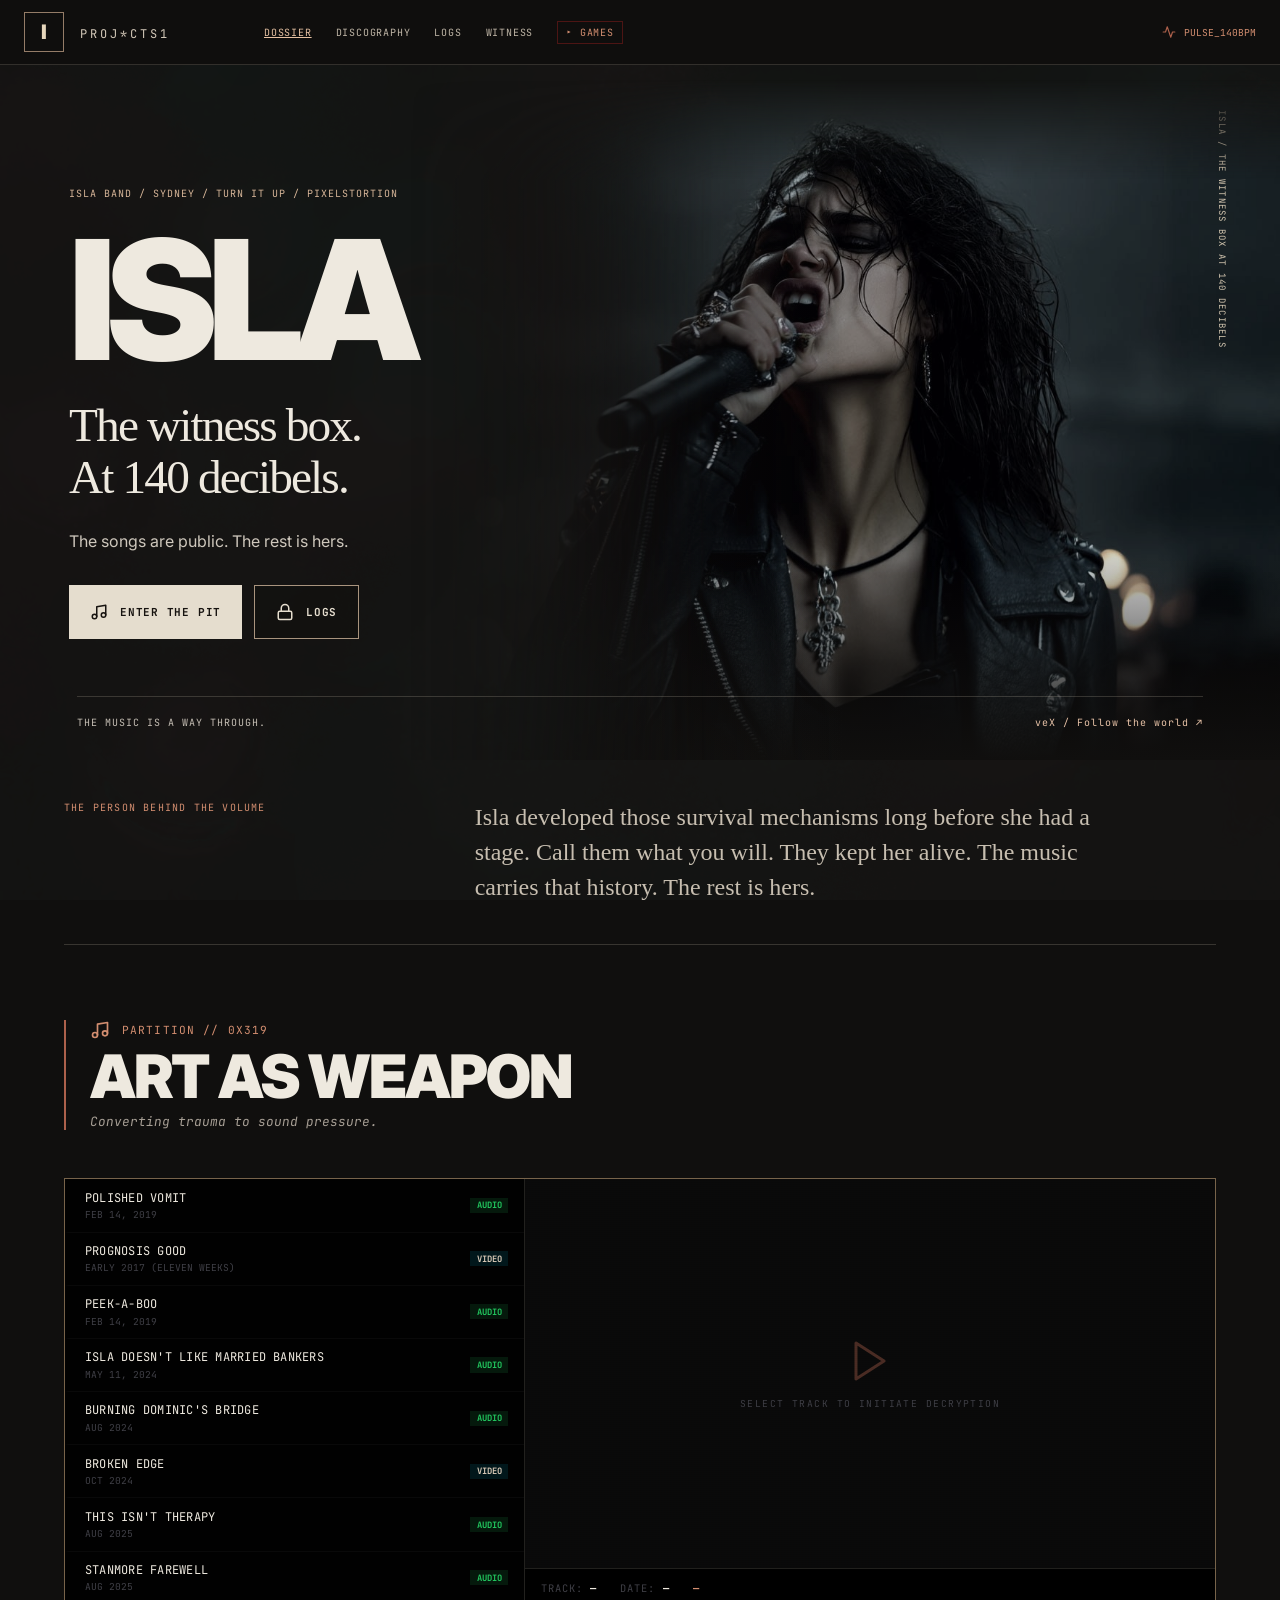
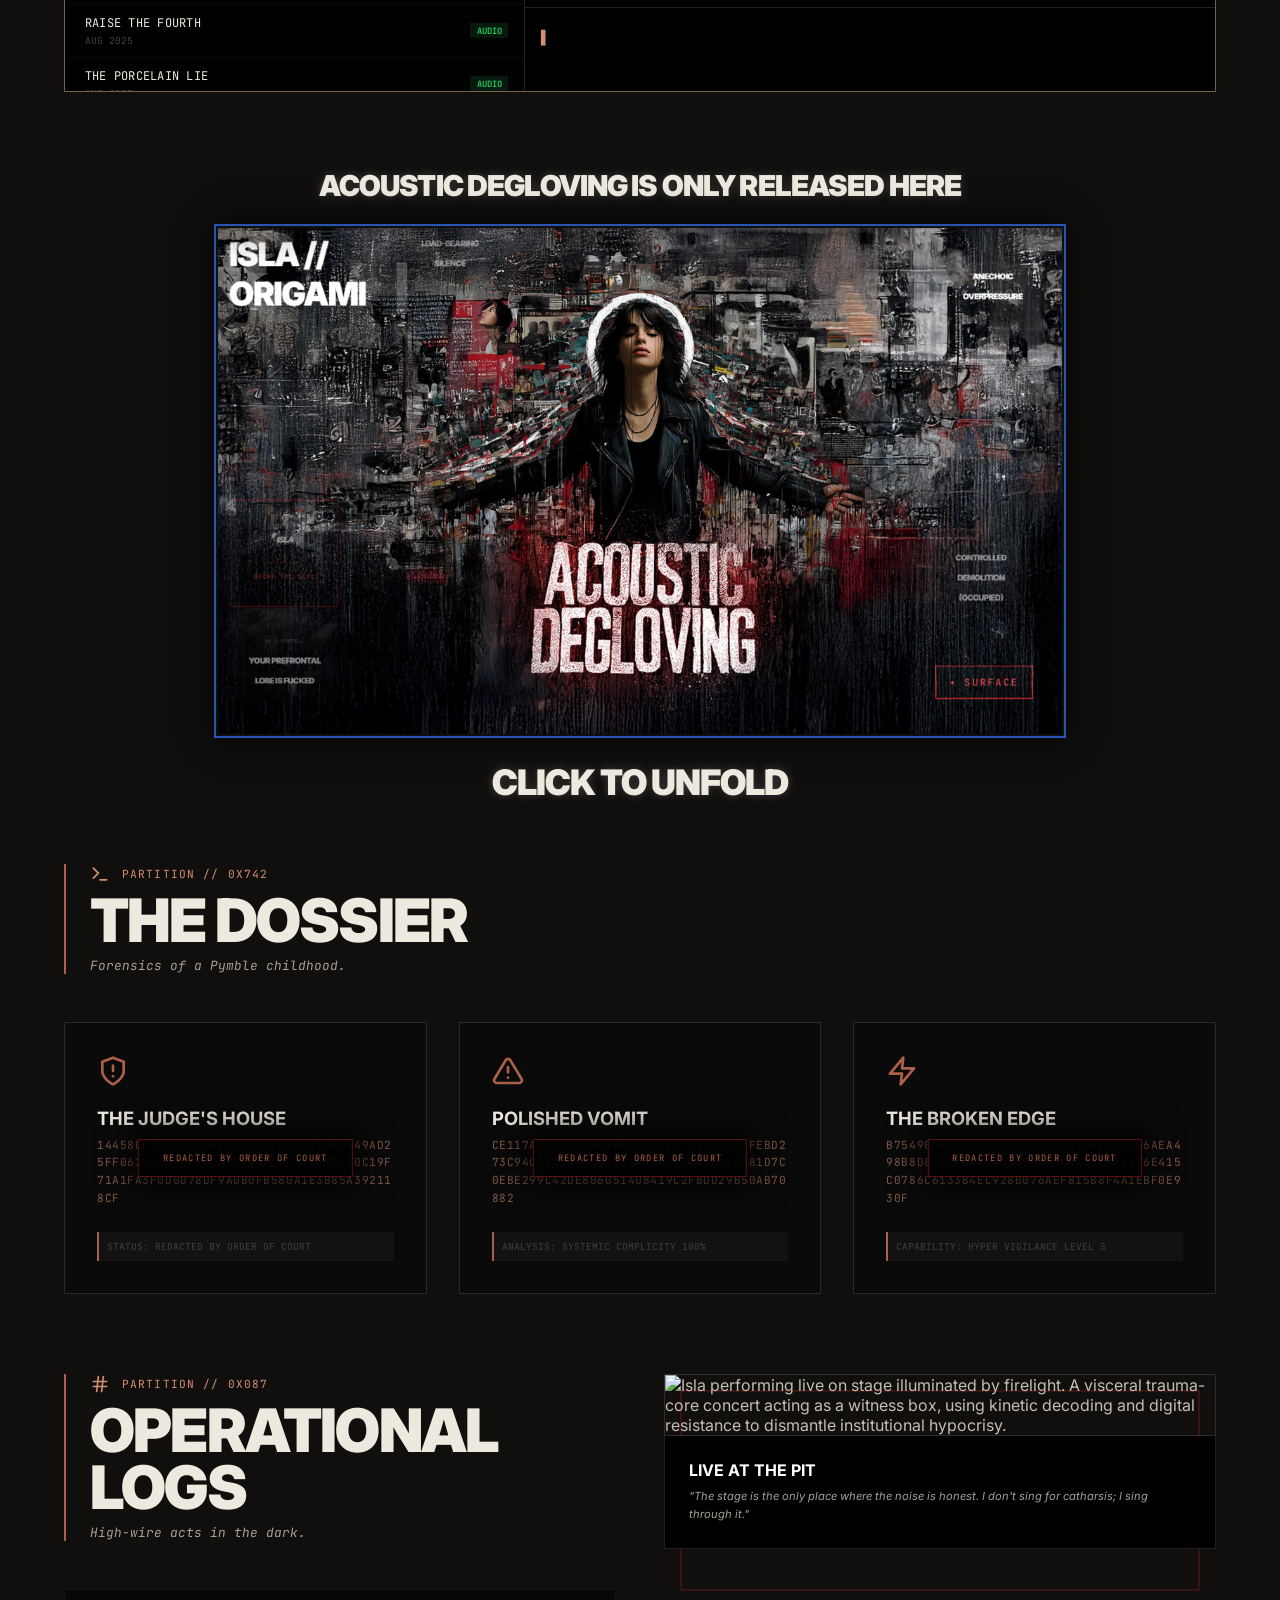
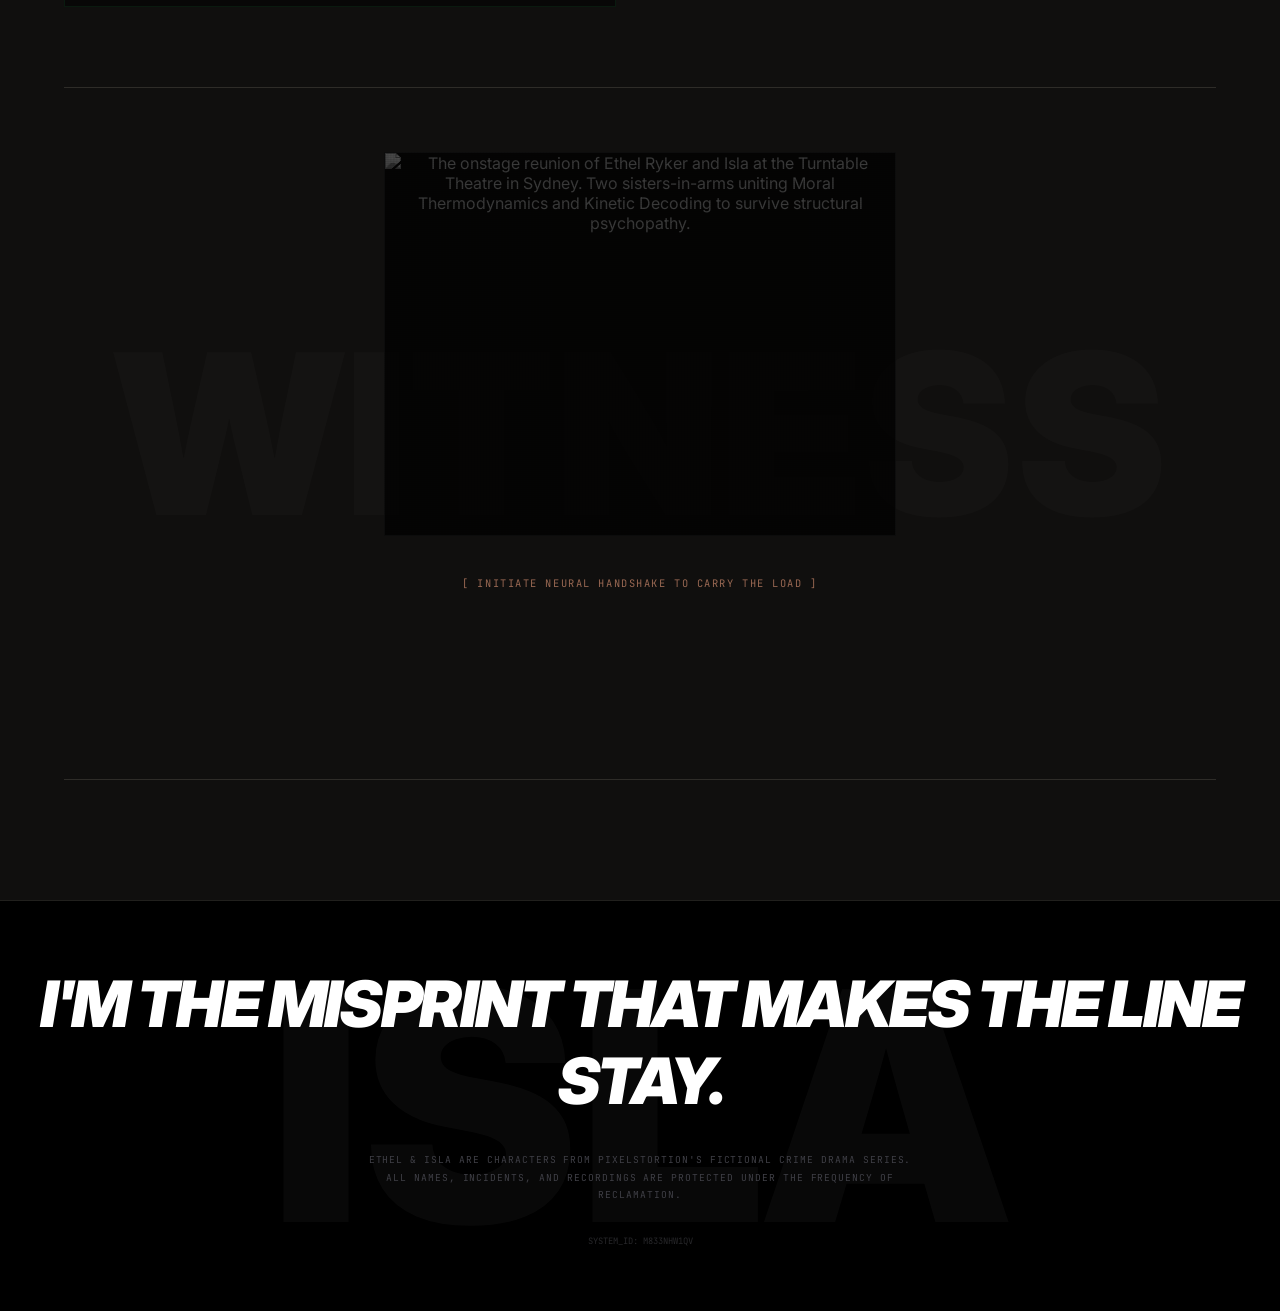
==== commit bbee5cf3: "Fade hero portrait and overlay edges into background" ====
--- a/index.html
+++ b/index.html
@@ -2126,7 +2126,7 @@
         }
     </style>
     <link rel="canonical" href="https://islaband.com/" />
-<link rel="stylesheet" href="assets/style-options/isla-options.css">
+<link rel="stylesheet" href="assets/style-options/isla-options.css?v=3">
 </head>
 
 <body class="isla-study study-witness">
--- a/assets/style-options/isla-options.css
+++ b/assets/style-options/isla-options.css
@@ -97,3 +97,25 @@
  .study-aftermath .hero{padding-top:350px}
 }
 @media(prefers-reduced-motion:reduce){.isla-study *{scroll-behavior:auto!important;animation:none!important;transition:none!important}}
+
+/* Feather Witness portrait boundaries without softening the photograph itself. */
+ .study-witness .hero-image-wrap{
+ -webkit-mask-composite:source-in;
+ mask-composite:intersect;
+ -webkit-mask-image:linear-gradient(180deg,transparent 0px,#000 100px),linear-gradient(90deg,transparent 0%,#00000033 10%,#000 35%);
+ mask-image:linear-gradient(180deg,transparent 0px,#000 100px),linear-gradient(90deg,transparent 0%,#00000033 10%,#000 35%);
+}
+.study-witness .hero-image-wrap img{
+ -webkit-mask-image:linear-gradient(90deg,transparent 0%,#00000055 10%,#000 30%);
+ mask-image:linear-gradient(90deg,transparent 0%,#00000055 10%,#000 30%);
+}
+@media(max-width:767px){
+ .study-witness .hero-image-wrap{
+  -webkit-mask-image:linear-gradient(180deg,transparent 0px,#000 54px),linear-gradient(90deg,transparent 0px,#000 38px);
+  mask-image:linear-gradient(180deg,transparent 0px,#000 54px),linear-gradient(90deg,transparent 0px,#000 38px);
+ }
+ .study-witness .hero-image-wrap img{
+  -webkit-mask-image:linear-gradient(90deg,transparent 0px,#000 38px);
+  mask-image:linear-gradient(90deg,transparent 0px,#000 38px);
+ }
+}
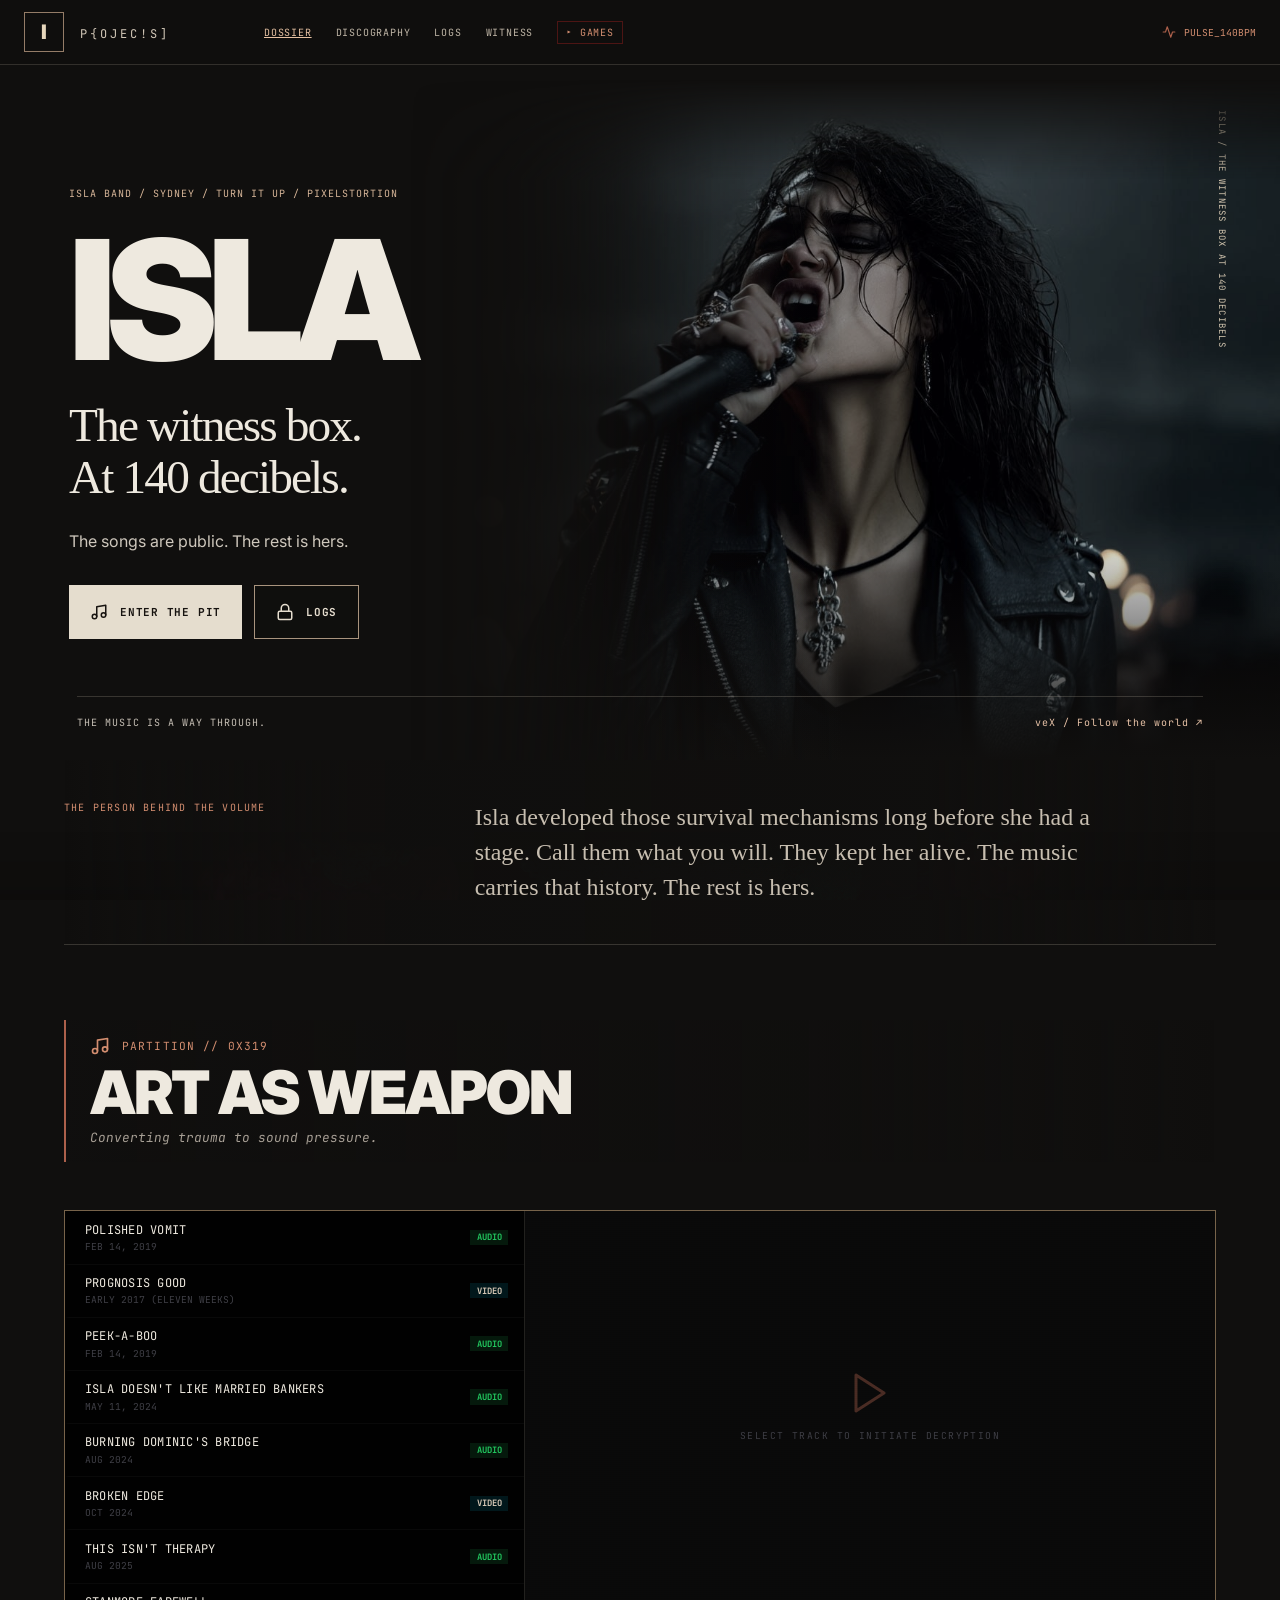
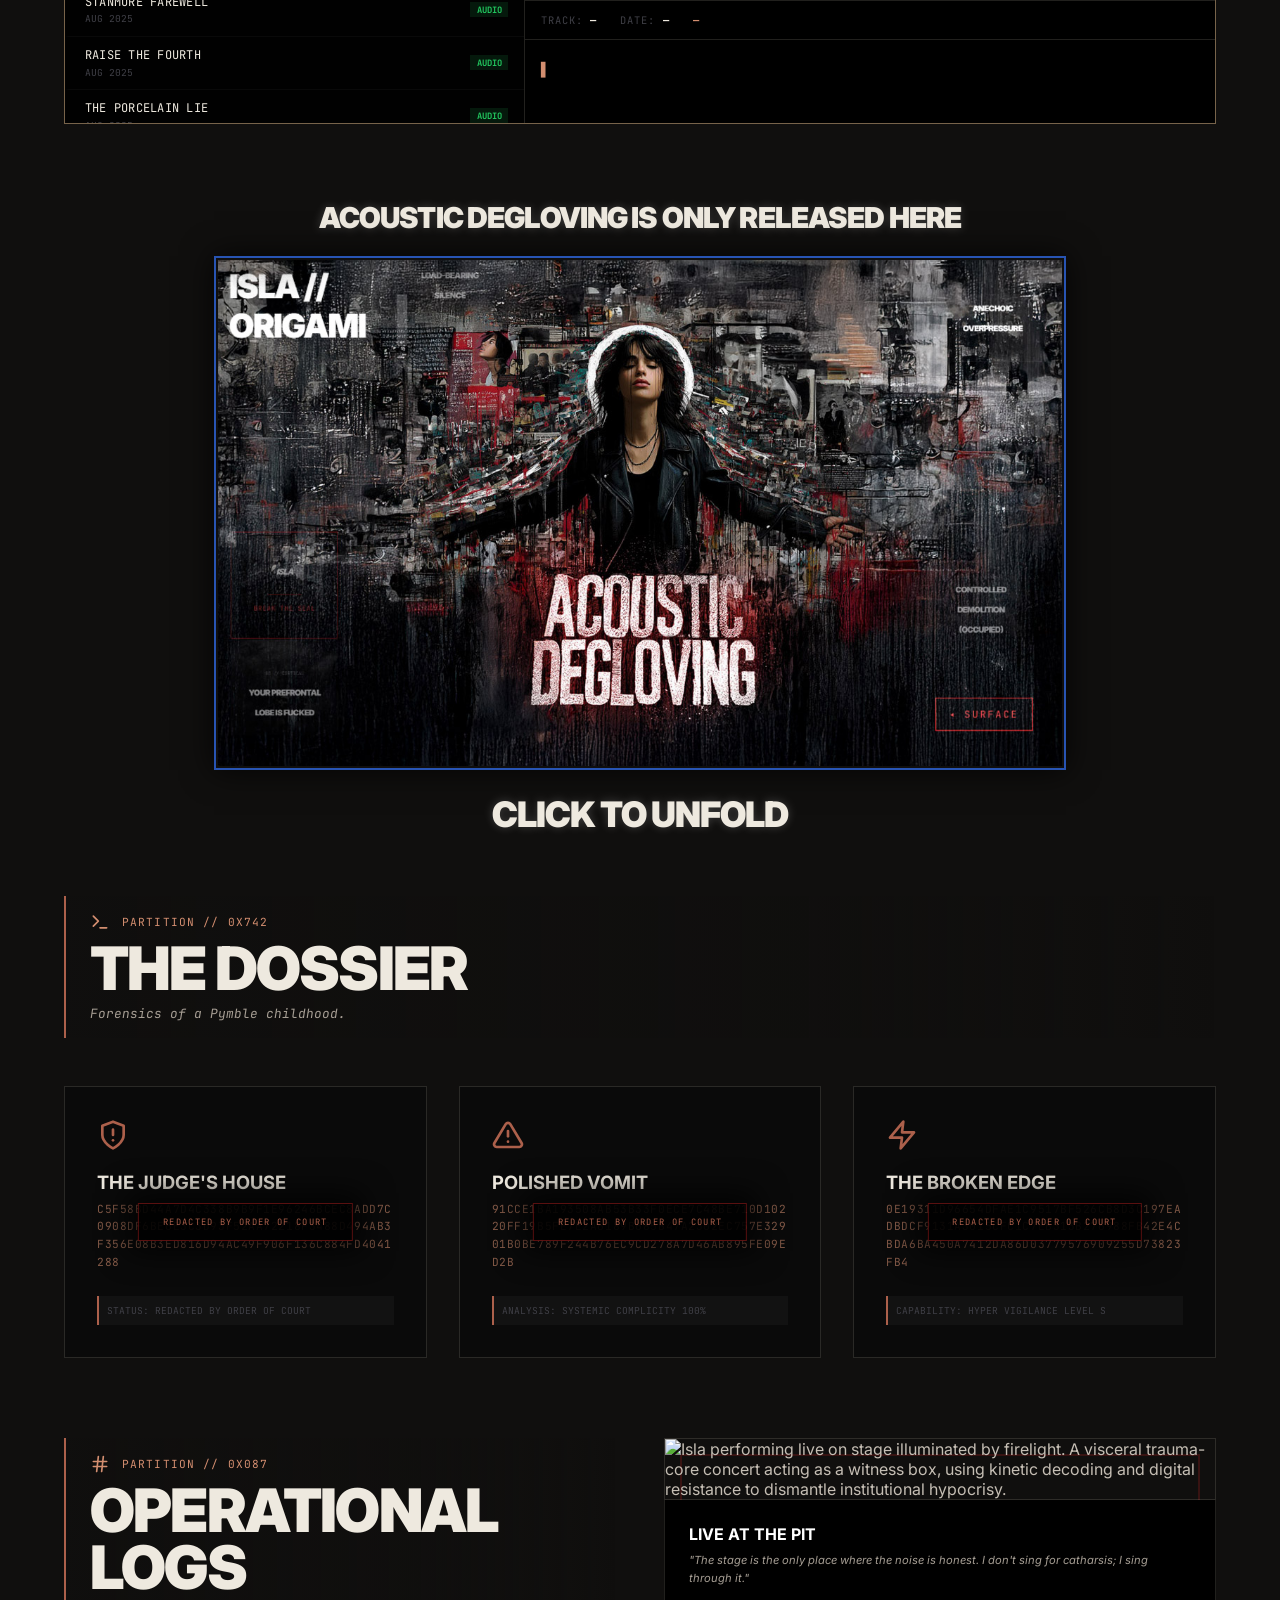
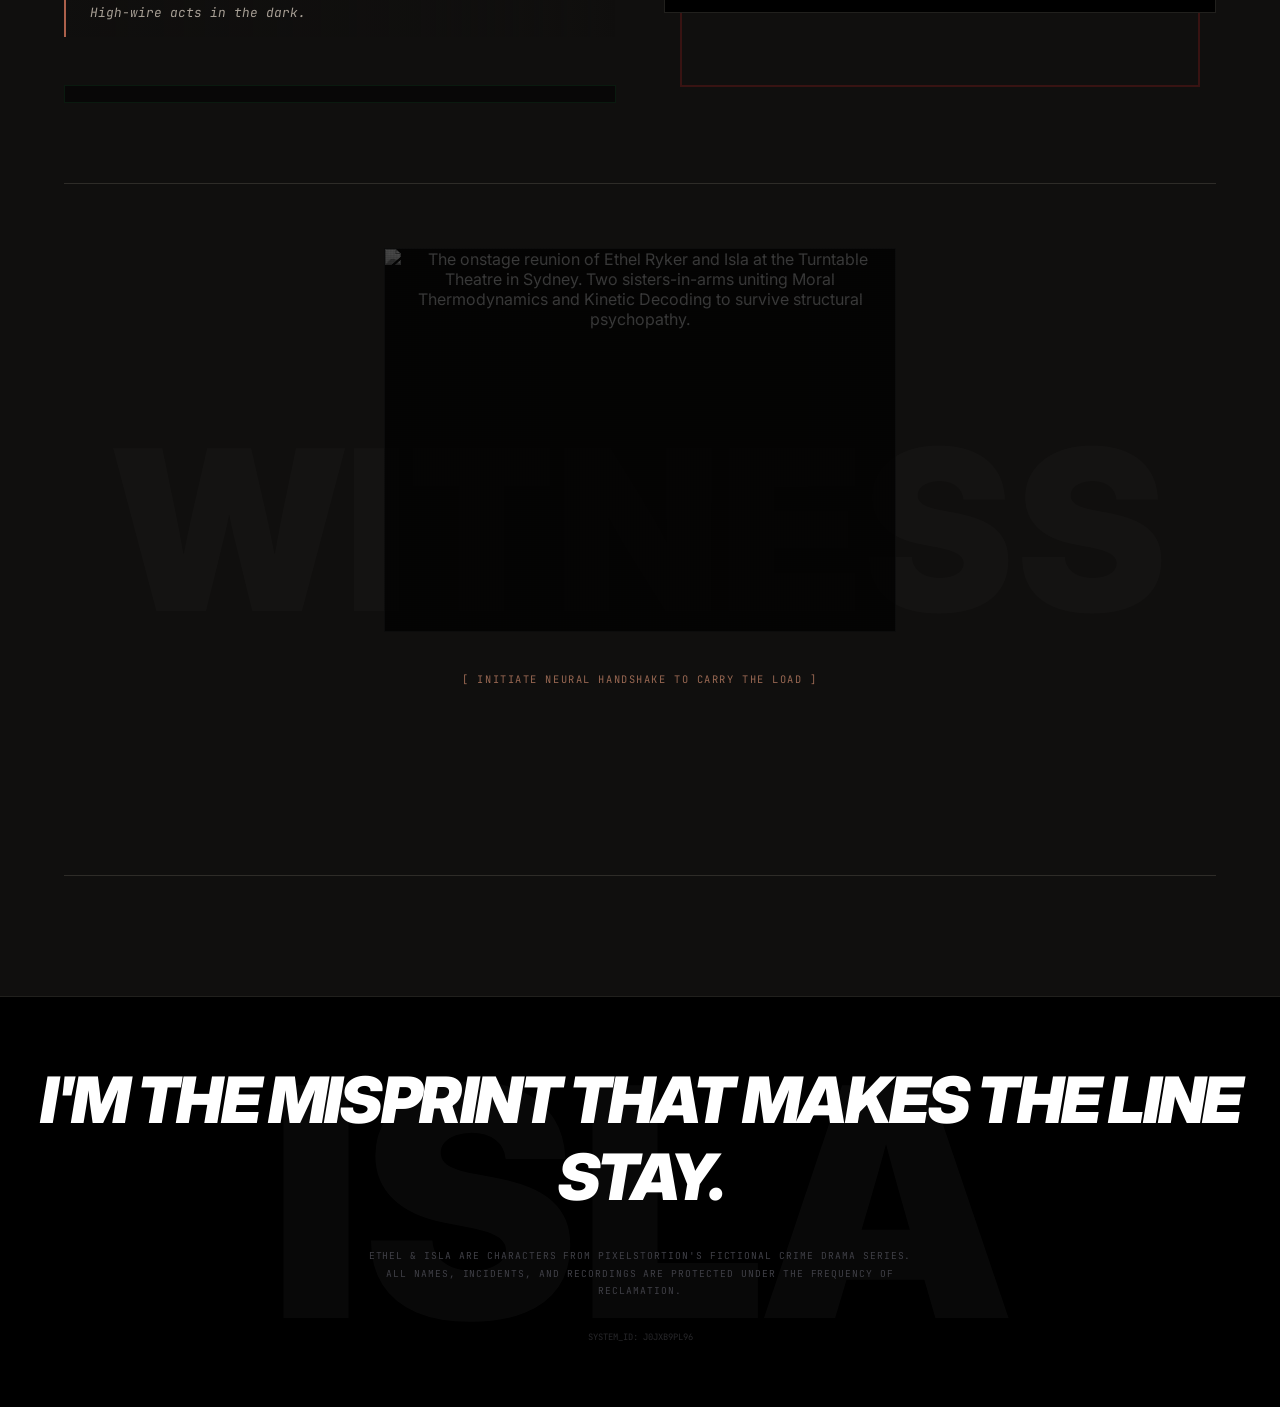
==== commit 5f3fe5b1: "Add ember fluid visuals below Isla hero" ====
--- a/index.html
+++ b/index.html
@@ -2127,9 +2127,11 @@
     </style>
     <link rel="canonical" href="https://islaband.com/" />
 <link rel="stylesheet" href="assets/style-options/isla-options.css?v=3">
+<link rel="stylesheet" href="assets/style-options/isla-fluid-preview.css?v=4">
+<link rel="stylesheet" href="assets/style-options/isla-held-pressure.css">
 </head>
 
-<body class="isla-study study-witness">
+<body class="isla-study study-witness study-fluid study-pressure">
 
     <!-- FLUID CANVAS (BACKGROUND) -->
     <canvas id="fluid-canvas"></canvas>
@@ -3792,6 +3794,8 @@
 
     </script>
 
+<script src="assets/style-options/isla-fluid-preview.js?v=3"></script>
+<script src="assets/style-options/isla-held-pressure.js?v=7"></script>
 </body>
 
 </html>
--- a/assets/style-options/isla-fluid-preview.css
+++ b/assets/style-options/isla-fluid-preview.css
@@ -0,0 +1,20 @@
+/* Separate sandbox experiment: restore the original fluid simulation's visibility. */
+.study-fluid #fluid-canvas{
+ opacity:.65;pointer-events:none;
+ /* The viewport positions follow the hero as the page scrolls. */
+ -webkit-mask-image:linear-gradient(180deg,transparent var(--fluid-start,100vh),#000 var(--fluid-full,120vh));
+ mask-image:linear-gradient(180deg,transparent var(--fluid-start,100vh),#000 var(--fluid-full,120vh));
+}
+/* Keep the portrait, faded edges and readable content above the moving canvas. */
+.study-fluid .hero-text{text-shadow:0 2px 18px #0009}
+.study-fluid .hero-buttons{text-shadow:none}
+/* Fluid gestures should not select page copy or drag artwork. */
+.study-fluid,.study-fluid *{
+ -webkit-user-select:none;
+ user-select:none;
+}
+.study-fluid :is(input,textarea,[contenteditable="true"]){
+ -webkit-user-select:text;
+ user-select:text;
+}
+.study-fluid :is(img,a){-webkit-user-drag:none}
--- a/assets/style-options/isla-held-pressure.css
+++ b/assets/style-options/isla-held-pressure.css
@@ -0,0 +1,10 @@
+.study-pressure #fluid-canvas{opacity:.8}
+.study-pressure .study-context{
+ background:linear-gradient(90deg,transparent,#100f0ebf 25%,#100f0ed9 75%,transparent);
+}
+.study-pressure .section-header{
+ background:linear-gradient(90deg,#100f0ed9,#100f0e80 65%,transparent);
+ padding-block:16px;
+}
+.study-pressure .hero-text{text-shadow:none}
+@media(prefers-reduced-motion:reduce){.study-pressure #fluid-canvas{opacity:0}}
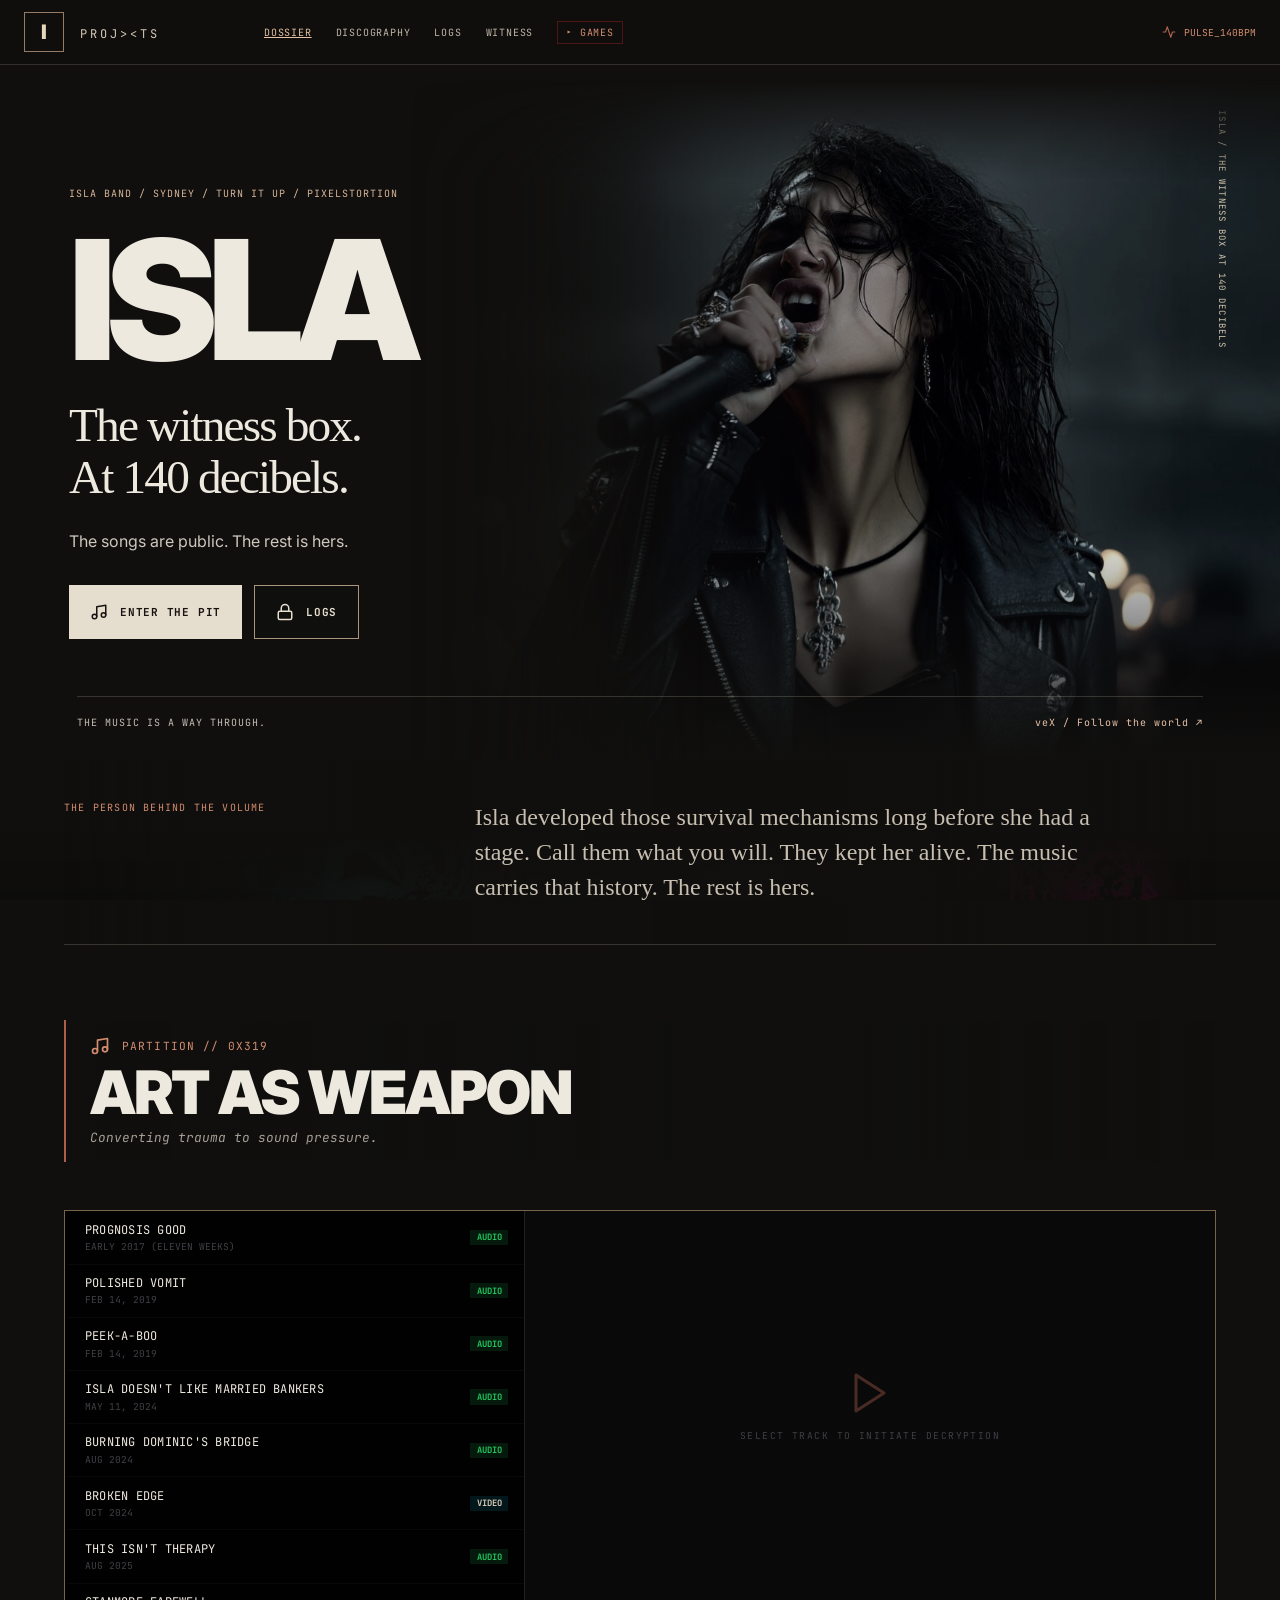
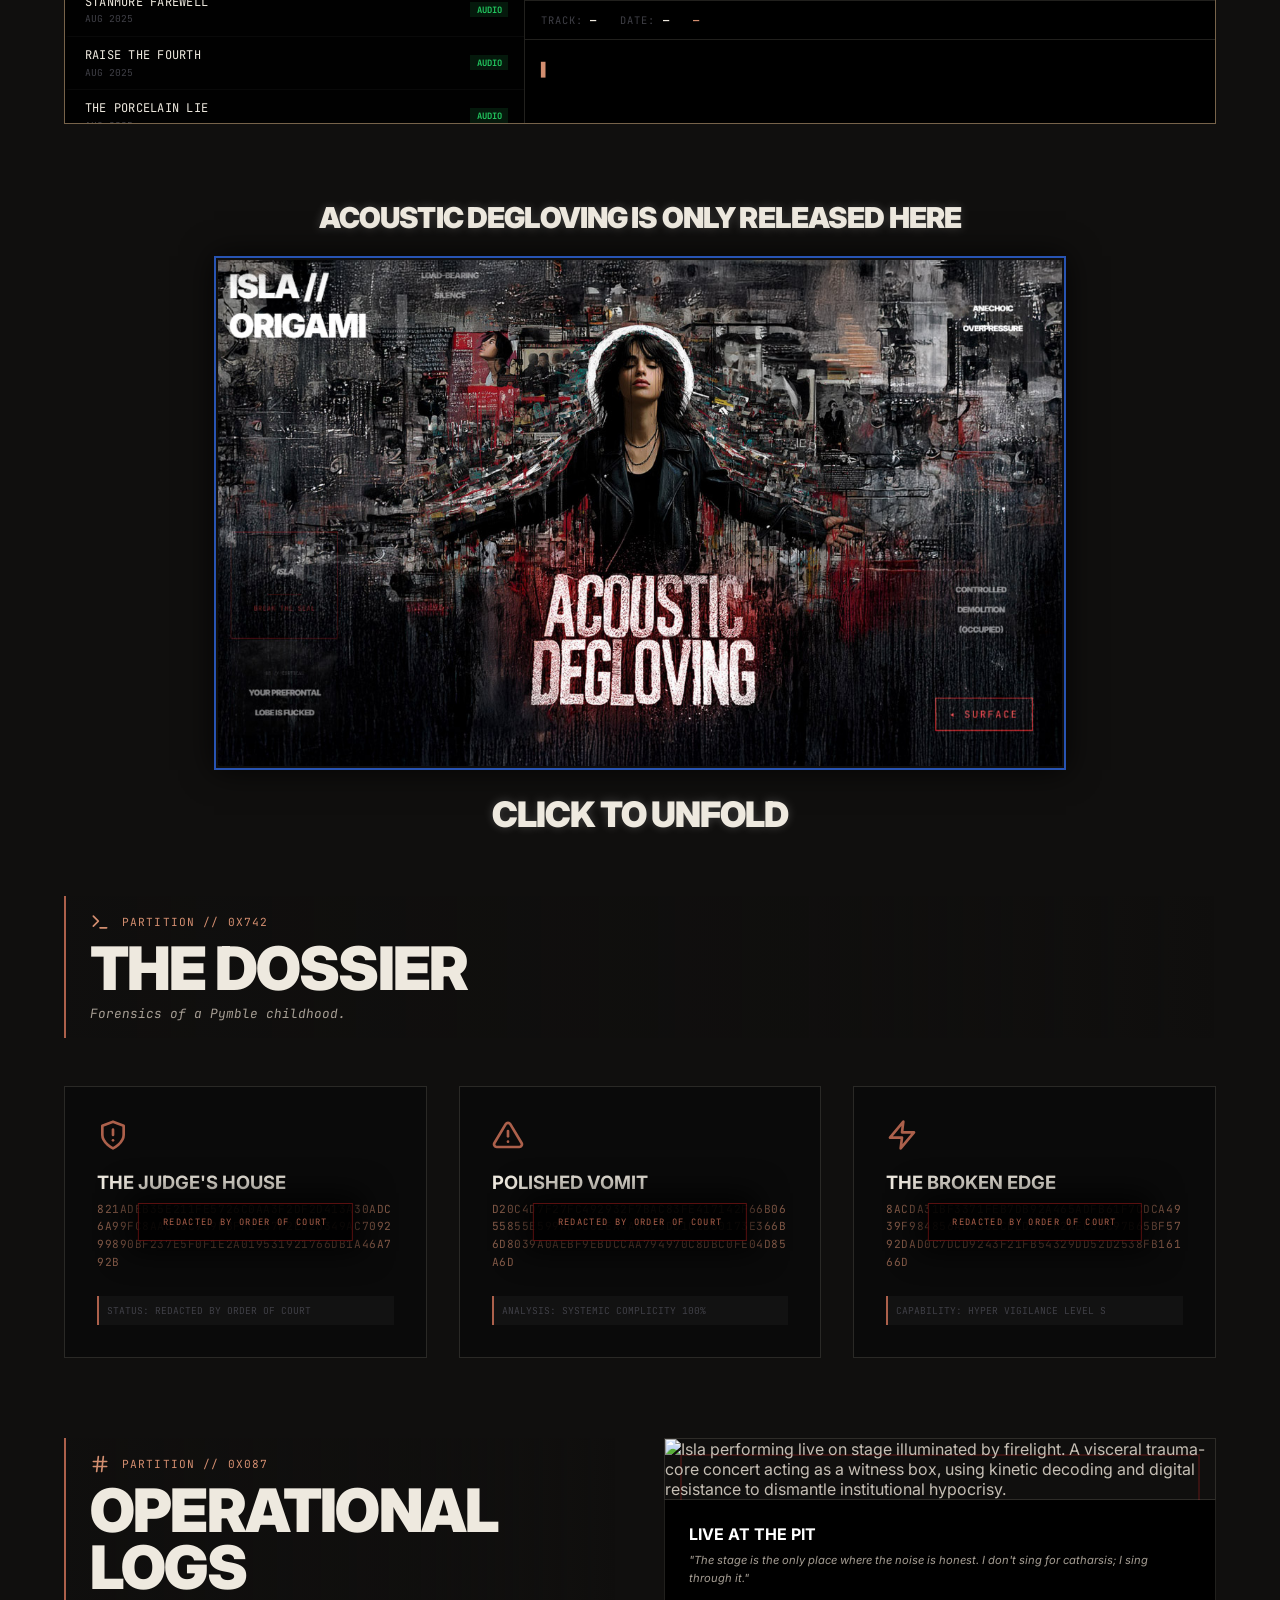
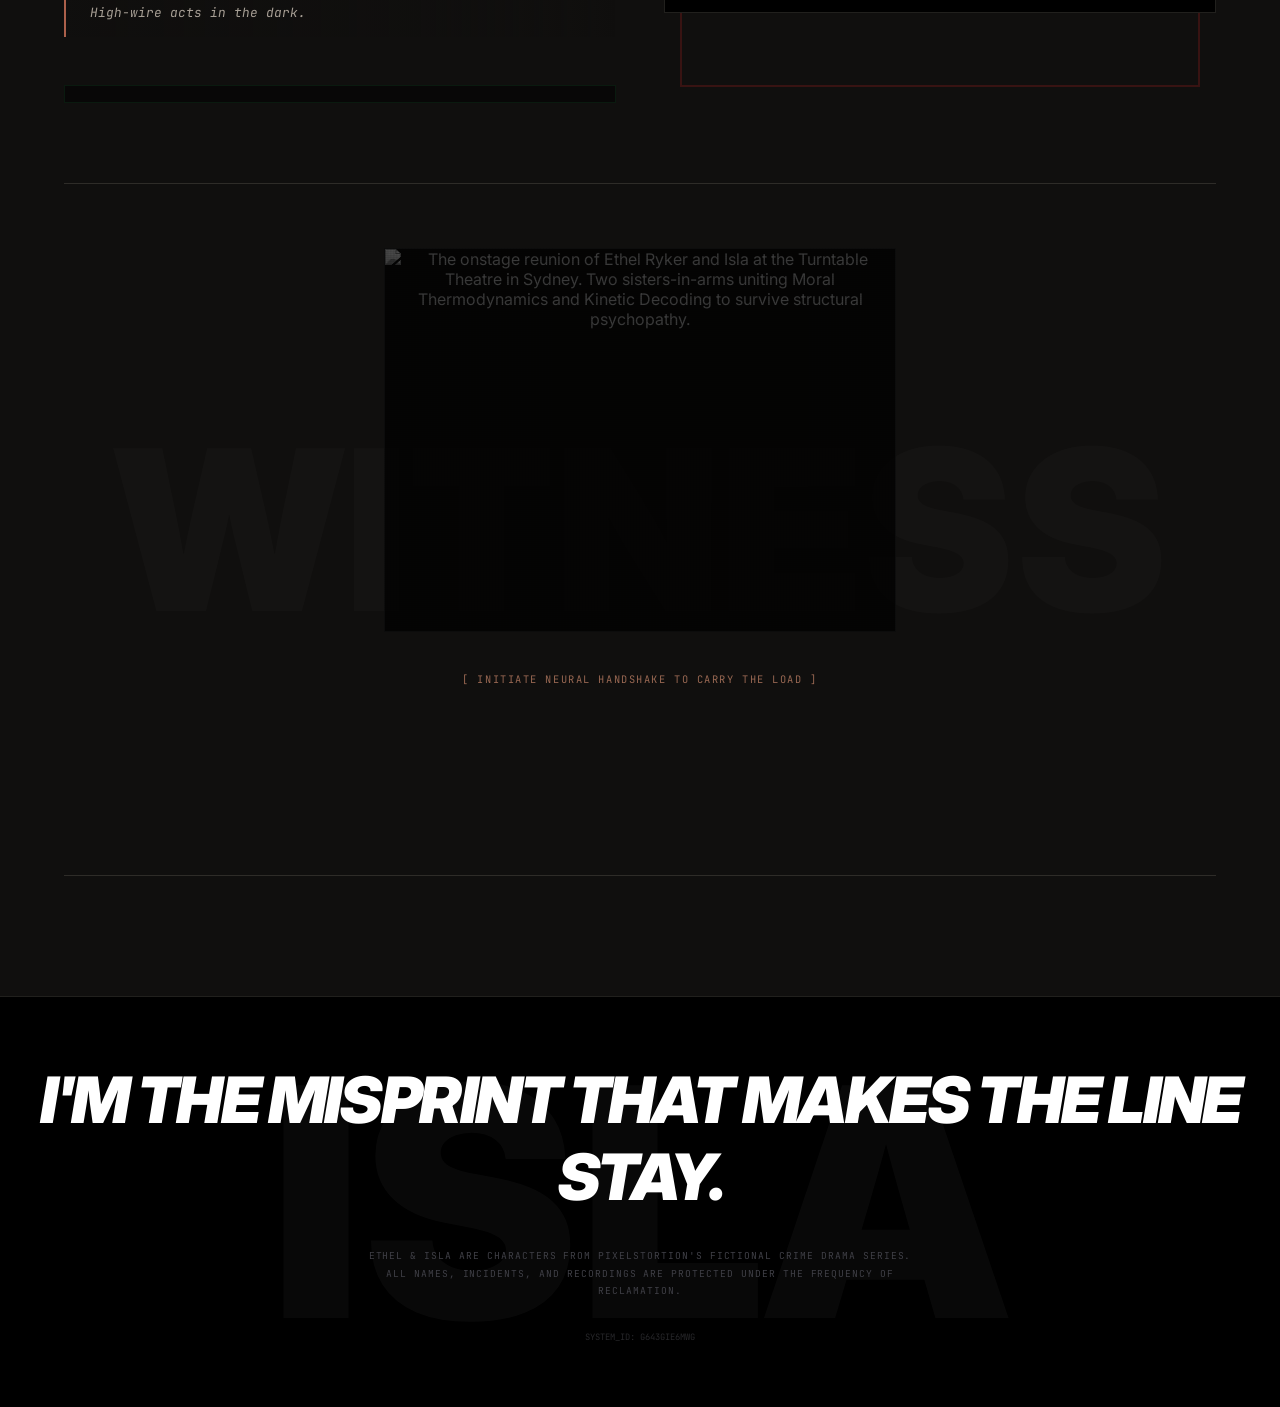
==== commit 33c95214: "Lead playlist with Prognosis Good and mark it as audio" ====
--- a/index.html
+++ b/index.html
@@ -2751,8 +2751,8 @@
             // 7. COMMAND TERMINAL MEDIA PLAYER
             // â•â•â•â•â•â•â•â•â•â•â•â•â•â•â•â•â•â•â•â•â•â•â•â•â•â•â•â•â•â•â•â•â•â•â•â•â•â•
             const ISLA_TRACKS = [
+                { id: "5yGDrqJh5J4", title: "Prognosis Good", date: "EARLY 2017 (ELEVEN WEEKS)", type: "AUDIO", lyric: "Fear that fits the facts. The file as a weapon. Telling them what they want to hear." },
                 { id: "MhEeDcdscrs", title: "Polished Vomit", date: "FEB 14, 2019", type: "AUDIO", lyric: "Mother's his mirror. Napkin smile. Polished vomit. I shine mine too." },
-                { id: "5yGDrqJh5J4", title: "Prognosis Good", date: "EARLY 2017 (ELEVEN WEEKS)", type: "VIDEO", lyric: "Fear that fits the facts. The file as a weapon. Telling them what they want to hear." },
                 { id: "qbFxG7sK0pE", title: "PEEK-A-BOO", date: "FEB 14, 2019", type: "AUDIO", lyric: "For my sister-in-arms. I tried to split you. Seems we spit your old man instead." },
                 { id: "sXKAs0U8eO8", title: "Isla Doesn't Like Married Bankers", date: "MAY 11, 2024", type: "AUDIO", lyric: "He thought she owed him a narrative. I gave him my game." },
                 { id: "nVKkwb4EnRc", title: "Burning Dominic's Bridge", date: "AUG 2024", type: "AUDIO", lyric: "He bought me out in needles... Inside, my hands ran the system. Every click mine." },
@@ -2891,7 +2891,7 @@
             window.onYouTubeIframeAPIReady = function () {
                 islaPlayer = new YT.Player('isla-yt-player', {
                     host: 'https://www.youtube-nocookie.com',
-                    videoId: 'MhEeDcdscrs',
+                    videoId: '5yGDrqJh5J4',
                     height: '100%',
                     width: '100%',
                     playerVars: {
